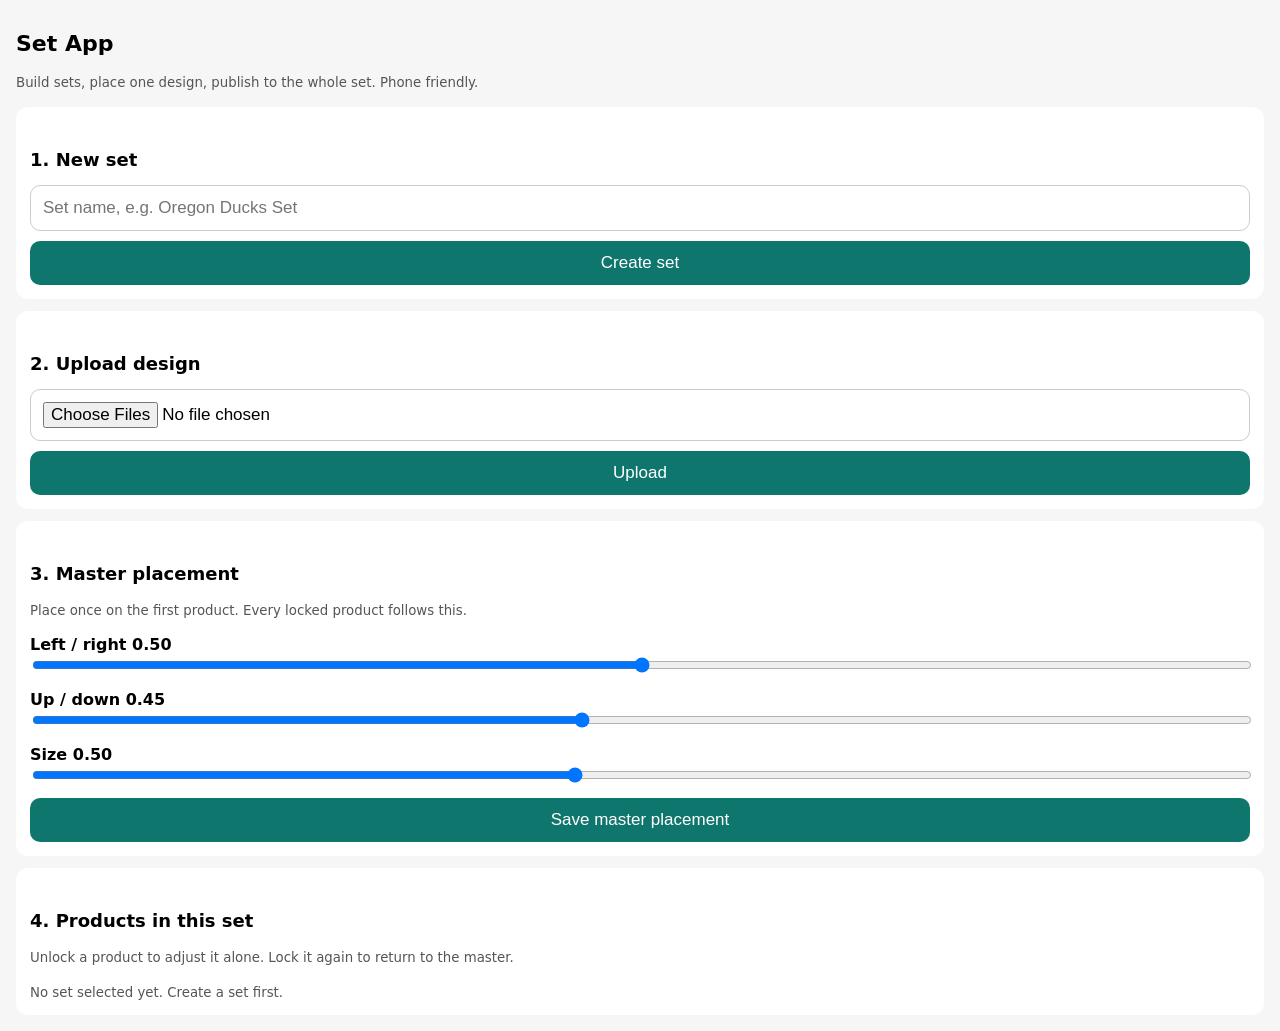
==== set-app-render/server/templates/index.html @ 55481b7c "Add files via upload" ====
<!doctype html>
<html lang="en">
<head>
<meta charset="utf-8">
<meta name="viewport" content="width=device-width, initial-scale=1">
<title>Set App</title>
<style>
  body { font-family: system-ui, sans-serif; margin: 0; padding: 16px; background: #f6f6f6; }
  h1 { font-size: 22px; } h2 { font-size: 18px; margin-top: 28px; }
  input, button { font-size: 17px; padding: 12px; border-radius: 10px; border: 1px solid #ccc; width: 100%; box-sizing: border-box; }
  button { background: #0f766e; color: #fff; border: none; margin-top: 10px; }
  button.secondary { background: #fff; color: #111; border: 1px solid #ccc; }
  .card { background: #fff; border-radius: 12px; padding: 14px; margin-top: 12px; }
  label { display: block; margin-top: 12px; font-weight: 600; }
  input[type=range] { padding: 0; }
  img.preview { width: 100%; border-radius: 12px; margin-top: 12px; }
  .row { display: flex; gap: 10px; } .row > * { flex: 1; }
  small { color: #555; }
</style>
</head>
<body>
<h1>Set App</h1>
<p><small>Build sets, place one design, publish to the whole set. Phone friendly.</small></p>

<div class="card">
  <h2>1. New set</h2>
  <input id="setName" placeholder="Set name, e.g. Oregon Ducks Set">
  <button onclick="createSet()">Create set</button>
  <div id="sets"></div>
</div>

<div class="card">
  <h2>2. Upload design</h2>
  <input type="file" id="designFile" accept="image/*" multiple>
  <button onclick="uploadDesign()">Upload</button>
  <div id="uploadResult"></div>
</div>

<div class="card">
  <h2>3. Master placement</h2>
  <p><small>Place once on the first product. Every locked product follows this.</small></p>
  <label>Left / right <span id="xVal">0.50</span></label>
  <input type="range" id="x" min="0" max="1" step="0.01" value="0.5" oninput="showVals()">
  <label>Up / down <span id="yVal">0.45</span></label>
  <input type="range" id="y" min="0" max="1" step="0.01" value="0.45" oninput="showVals()">
  <label>Size <span id="sVal">0.50</span></label>
  <input type="range" id="s" min="0.1" max="1" step="0.01" value="0.5" oninput="showVals()">
  <button onclick="saveMaster()">Save master placement</button>
  <div id="masterResult"></div>
</div>

<div class="card">
  <h2>4. Products in this set</h2>
  <p><small>Unlock a product to adjust it alone. Lock it again to return to the master.</small></p>
  <div id="products"><small>No set selected yet. Create a set first.</small></div>
</div>

<script>
let currentSet = null;
function showVals() {
  document.getElementById('xVal').textContent = (+document.getElementById('x').value).toFixed(2);
  document.getElementById('yVal').textContent = (+document.getElementById('y').value).toFixed(2);
  document.getElementById('sVal').textContent = (+document.getElementById('s').value).toFixed(2);
}
async function createSet() {
  const name = document.getElementById('setName').value.trim();
  if (!name) return alert('Type a set name first.');
  const r = await fetch('/api/sets', { method: 'POST', headers: {'Content-Type': 'application/json'}, body: JSON.stringify({ name }) });
  currentSet = await r.json();
  document.getElementById('sets').innerHTML = '<p>Set created: <b>' + currentSet.name + '</b></p>';
  document.getElementById('products').innerHTML = '<small>Add products from the Shopify side, then unlock any product here to adjust it alone.</small>';
}
async function uploadDesign() {
  if (!currentSet) return alert('Create a set first.');
  const files = document.getElementById('designFile').files;
  if (!files.length) return alert('Choose a design file first.');
  const fd = new FormData(); fd.append('design', files[0]);
  const r = await fetch('/api/sets/' + currentSet.id + '/upload', { method: 'POST', body: fd });
  const j = await r.json();
  document.getElementById('uploadResult').innerHTML = '<p>Uploaded. Saved at ' + j.url + '</p>';
}
async function saveMaster() {
  if (!currentSet) return alert('Create a set first.');
  const placement = { x: +document.getElementById('x').value, y: +document.getElementById('y').value, scale: +document.getElementById('s').value, angle: 0 };
  const r = await fetch('/api/sets/' + currentSet.id + '/master', { method: 'POST', headers: {'Content-Type': 'application/json'}, body: JSON.stringify({ placement }) });
  currentSet = await r.json();
  document.getElementById('masterResult').innerHTML = '<p>Master saved. Every locked product now follows it.</p>';
}
showVals();
</script>
</body>
</html>
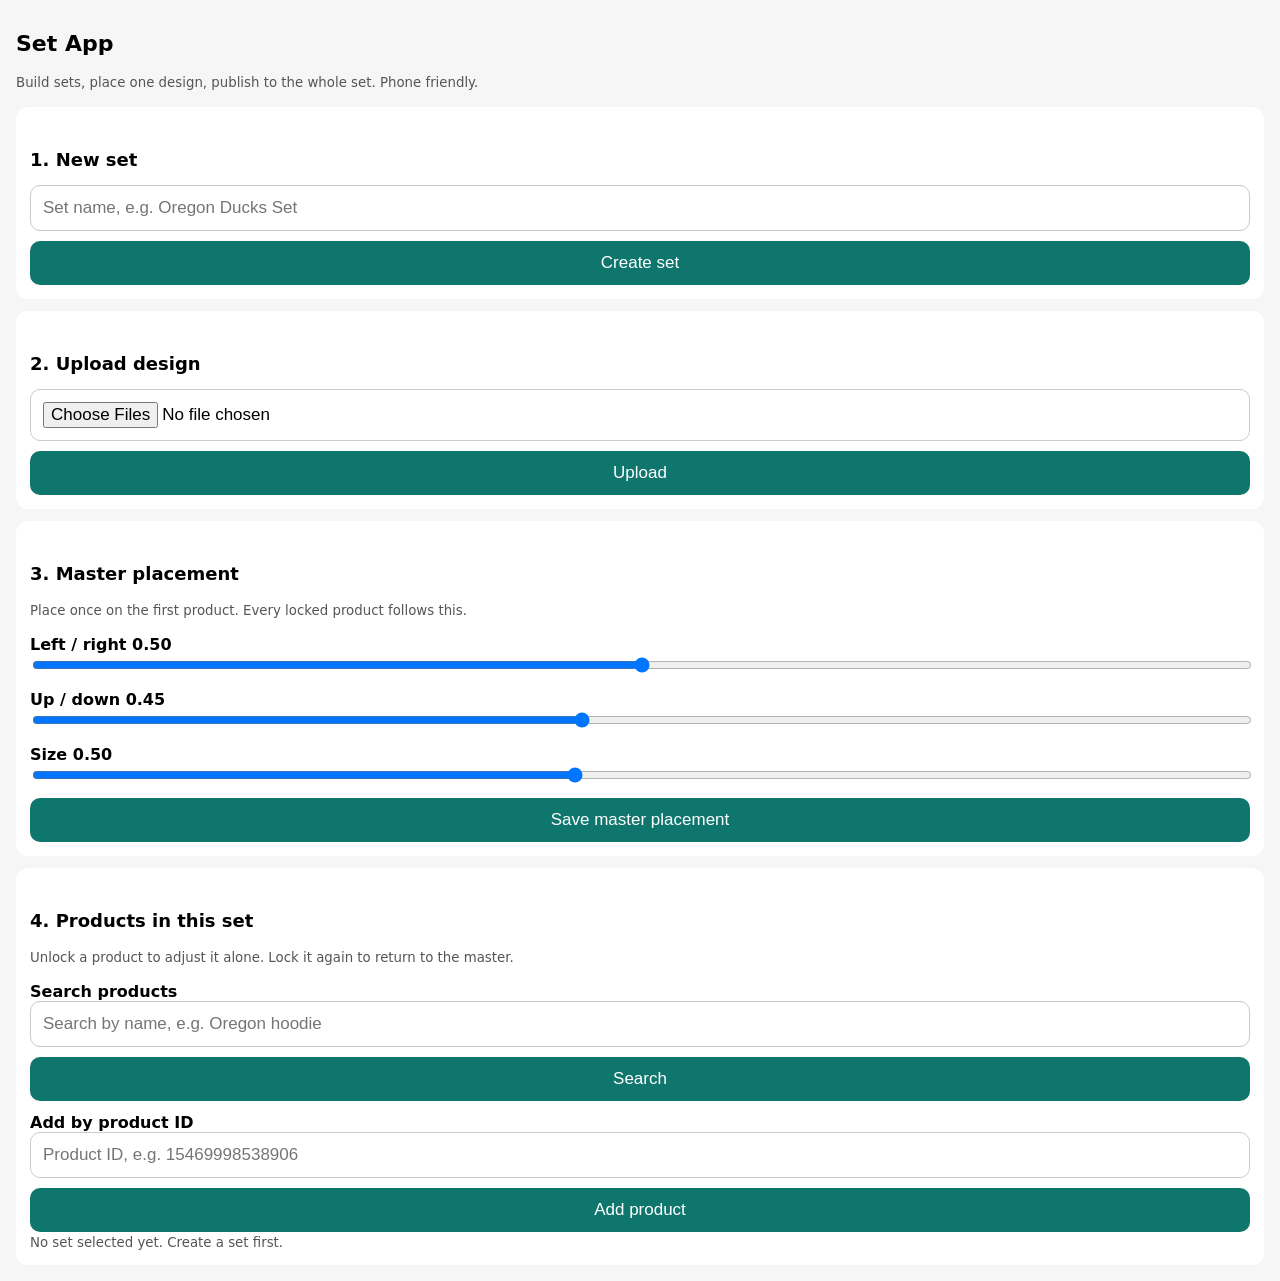
==== commit 99389def: "Add product search picker and add-products" ====
--- a/set-app-render/server/templates/index.html
+++ b/set-app-render/server/templates/index.html
@@ -52,6 +52,13 @@
 <div class="card">
   <h2>4. Products in this set</h2>
   <p><small>Unlock a product to adjust it alone. Lock it again to return to the master.</small></p>
+  <label>Search products</label>
+  <input id="productSearch" placeholder="Search by name, e.g. Oregon hoodie" oninput="debouncedSearch()">
+  <button onclick="searchProducts()">Search</button>
+  <div id="searchResults"></div>
+  <label>Add by product ID</label>
+  <input id="productId" placeholder="Product ID, e.g. 15469998538906">
+  <button onclick="addProduct()">Add product</button>
   <div id="products"><small>No set selected yet. Create a set first.</small></div>
 </div>
 
@@ -68,7 +75,91 @@
   const r = await fetch('/api/sets', { method: 'POST', headers: {'Content-Type': 'application/json'}, body: JSON.stringify({ name }) });
   currentSet = await r.json();
   document.getElementById('sets').innerHTML = '<p>Set created: <b>' + currentSet.name + '</b></p>';
-  document.getElementById('products').innerHTML = '<small>Add products from the Shopify side, then unlock any product here to adjust it alone.</small>';
+  renderProducts();
+}
+function esc(s) {
+  return String(s).replace(/&/g, '&amp;').replace(/</g, '&lt;').replace(/>/g, '&gt;').replace(/"/g, '&quot;').replace(/'/g, '&#39;');
+}
+function renderProducts() {
+  const box = document.getElementById('products');
+  if (!currentSet) { box.innerHTML = '<small>No set selected yet. Create a set first.</small>'; return; }
+  if (!currentSet.products.length) { box.innerHTML = '<small>No products in this set yet. Add one above.</small>'; return; }
+  box.innerHTML = currentSet.products.map(function(p) {
+    const action = p.locked ? 'Unlock' : 'Lock';
+    return '<div style="margin-top:12px"><b>' + esc(p.product_id) + '</b> <small>' + (p.locked ? 'Locked' : 'Unlocked') + '</small>'
+      + '<button class="secondary" onclick="toggleLock(\'' + esc(p.product_id) + '\', ' + p.locked + ')">' + action + '</button></div>';
+  }).join('');
+}
+async function addProduct() {
+  if (!currentSet) return alert('Create a set first.');
+  const pid = document.getElementById('productId').value.trim();
+  if (!pid) return alert('Type a product ID first.');
+  const r = await fetch('/api/sets/' + currentSet.id + '/products', { method: 'POST', headers: {'Content-Type': 'application/json'}, body: JSON.stringify({ product_id: pid }) });
+  if (!r.ok) { const j = await r.json().catch(function(){ return {}; }); return alert(j.error || 'Could not add product.'); }
+  currentSet = await r.json();
+  document.getElementById('productId').value = '';
+  renderProducts();
+}
+let searchTimer = null;
+let searchSeq = 0;
+function debouncedSearch() {
+  clearTimeout(searchTimer);
+  searchTimer = setTimeout(searchProducts, 300);
+}
+async function searchProducts() {
+  const box = document.getElementById('searchResults');
+  const q = document.getElementById('productSearch').value.trim();
+  if (q.length < 2) { box.innerHTML = ''; return; }
+  const mySeq = ++searchSeq;
+  box.innerHTML = '<small>Searching...</small>';
+  let r;
+  try {
+    r = await fetch('/api/products/search?q=' + encodeURIComponent(q));
+  } catch (e) {
+    if (mySeq !== searchSeq) return;
+    box.innerHTML = '<small>Search failed. Check connection and try again.</small>';
+    return;
+  }
+  const j = await r.json().catch(function(){ return {}; });
+  if (mySeq !== searchSeq) return;
+  if (!r.ok) {
+    if (r.status === 503) {
+      box.innerHTML = '<small>Shopify is not connected. <a href="/auth/shopify">Connect Shopify</a> first, then search again.</small>';
+    } else {
+      box.innerHTML = '<small>' + esc(j.error || 'Search failed. Try again.') + '</small>';
+    }
+    return;
+  }
+  const products = j.products || [];
+  if (!products.length) { box.innerHTML = '<small>No products found for "' + esc(q) + '".</small>'; return; }
+  const inSet = currentSet ? currentSet.products.map(function(p) { return p.product_id; }) : [];
+  box.innerHTML = products.map(function(p) {
+    const already = inSet.indexOf(p.id) !== -1;
+    const thumb = p.image
+      ? '<img src="' + esc(p.image) + '" alt="" style="width:56px;height:56px;object-fit:cover;border-radius:8px">'
+      : '<span style="width:56px;height:56px;border-radius:8px;background:#eee;display:inline-block"></span>';
+    const btn = already
+      ? '<button class="secondary" style="margin-top:0" disabled>In set</button>'
+      : '<button style="margin-top:0" onclick="addSearchedProduct(\'' + esc(p.id) + '\')">Add</button>';
+    return '<div style="display:flex;gap:10px;align-items:center;margin-top:12px">' + thumb
+      + '<div style="flex:1;min-width:0"><b style="overflow-wrap:anywhere">' + esc(p.title) + '</b><br><small>' + (p.price ? esc(p.price) : 'Price not shown') + '</small></div>'
+      + '<div style="min-width:96px">' + btn + '</div></div>';
+  }).join('');
+}
+async function addSearchedProduct(pid) {
+  if (!currentSet) return alert('Create a set first.');
+  const r = await fetch('/api/sets/' + currentSet.id + '/products', { method: 'POST', headers: {'Content-Type': 'application/json'}, body: JSON.stringify({ product_id: pid }) });
+  if (!r.ok) { const j = await r.json().catch(function(){ return {}; }); return alert(j.error || 'Could not add product.'); }
+  currentSet = await r.json();
+  renderProducts();
+  searchProducts();
+}
+async function toggleLock(pid, locked) {
+  if (!currentSet) return;
+  const r = await fetch('/api/sets/' + currentSet.id + '/products/' + encodeURIComponent(pid) + '/lock', { method: 'POST', headers: {'Content-Type': 'application/json'}, body: JSON.stringify({ locked: !locked }) });
+  if (!r.ok) { const j = await r.json().catch(function(){ return {}; }); return alert(j.error || 'Could not change lock.'); }
+  currentSet = await r.json();
+  renderProducts();
 }
 async function uploadDesign() {
   if (!currentSet) return alert('Create a set first.');
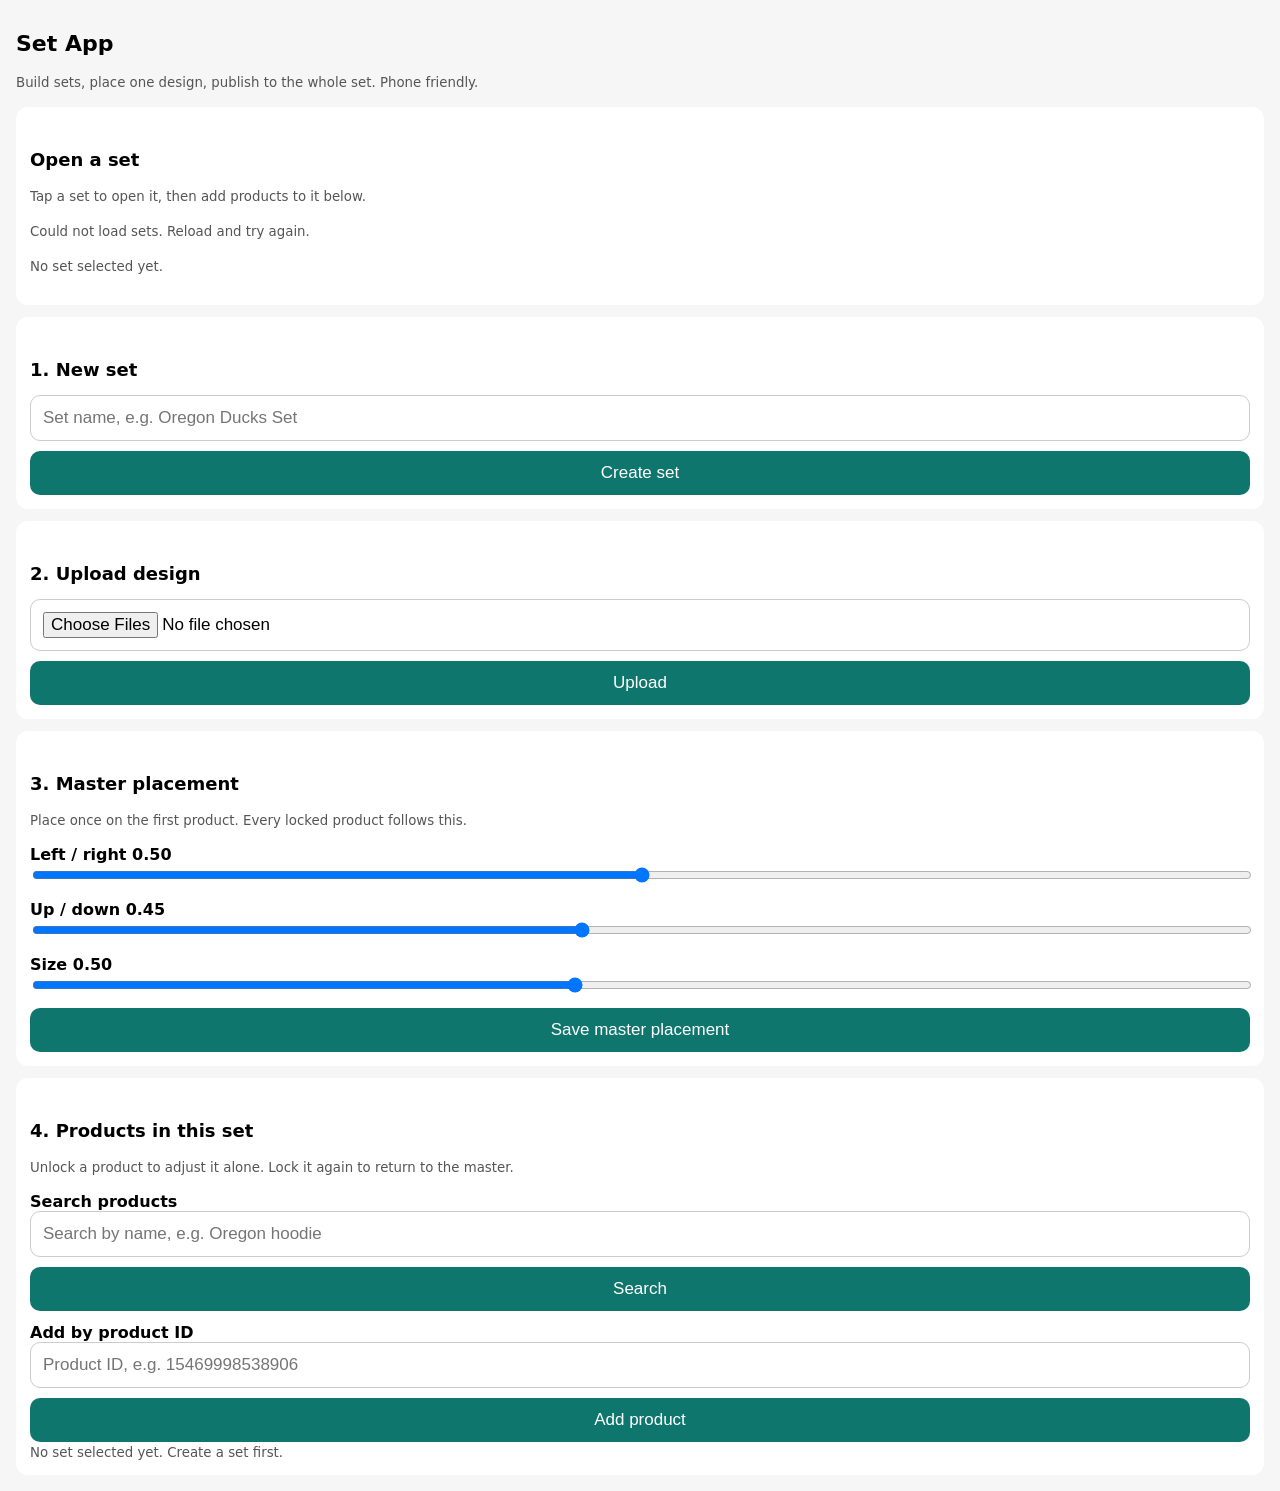
==== commit 118ec33a: "Add Open a set selector to load existing sets" ====
--- a/set-app-render/server/templates/index.html
+++ b/set-app-render/server/templates/index.html
@@ -23,6 +23,13 @@
 <p><small>Build sets, place one design, publish to the whole set. Phone friendly.</small></p>
 
 <div class="card">
+  <h2>Open a set</h2>
+  <p><small>Tap a set to open it, then add products to it below.</small></p>
+  <div id="setList"><small>Loading sets...</small></div>
+  <p id="currentSetLine"><small>No set selected yet.</small></p>
+</div>
+
+<div class="card">
   <h2>1. New set</h2>
   <input id="setName" placeholder="Set name, e.g. Oregon Ducks Set">
   <button onclick="createSet()">Create set</button>
@@ -64,6 +71,59 @@
 
 <script>
 let currentSet = null;
+let allSets = [];
+function updateCurrentSetLine() {  const line = document.getElementById('currentSetLine');
+  if (!currentSet) { line.innerHTML = '<small>No set selected yet.</small>'; return; }
+  const n = currentSet.products.length;
+  line.innerHTML = '<small>Open: <b>' + esc(currentSet.name) + '</b> (' + n + (n === 1 ? ' product' : ' products') + ')</small>';
+}
+function syncCache() {
+  // addProduct / lock toggles replace currentSet with a fresh server
+  // object, so the cached list entry must follow or the selector's
+  // product count goes stale.
+  if (!currentSet) return;
+  for (let i = 0; i < allSets.length; i++) {
+    if (allSets[i].id === currentSet.id) { allSets[i] = currentSet; break; }
+  }
+}
+function renderSetList() {
+  const box = document.getElementById('setList');
+  if (!allSets.length) { box.innerHTML = '<small>No sets yet. Create one below.</small>'; return; }
+  box.innerHTML = allSets.map(function(s) {
+    const n = s.products.length;
+    const label = esc(s.name) + ' (' + n + (n === 1 ? ' product' : ' products') + ')';
+    const cls = currentSet && currentSet.id === s.id ? '' : 'secondary';
+    const suffix = currentSet && currentSet.id === s.id ? ' (open)' : '';
+    return '<button class="' + cls + '" onclick="selectSet(\'' + esc(s.id) + '\')">' + label + suffix + '</button>';
+  }).join('');
+}
+async function loadSetList() {
+  const box = document.getElementById('setList');
+  let r;
+  try {
+    r = await fetch('/api/sets');
+  } catch (e) {
+    box.innerHTML = '<small>Could not load sets. Check connection and reload.</small>';
+    return;
+  }
+  if (!r.ok) { box.innerHTML = '<small>Could not load sets. Reload and try again.</small>'; return; }
+  allSets = await r.json();
+  renderSetList();
+}
+function selectSet(id) {
+  const found = allSets.filter(function(s) { return s.id === id; })[0];
+  if (!found) return;
+  currentSet = found;
+  const mp = currentSet.master_placement || {};
+  document.getElementById('x').value = (mp.x === undefined ? 0.5 : mp.x);
+  document.getElementById('y').value = (mp.y === undefined ? 0.45 : mp.y);
+  document.getElementById('s').value = (mp.scale === undefined ? 0.5 : mp.scale);
+  showVals();
+  updateCurrentSetLine();
+  renderSetList();
+  renderProducts();
+  if (document.getElementById('productSearch').value.trim().length >= 2) searchProducts();
+}
 function showVals() {
   document.getElementById('xVal').textContent = (+document.getElementById('x').value).toFixed(2);
   document.getElementById('yVal').textContent = (+document.getElementById('y').value).toFixed(2);
@@ -75,6 +135,9 @@
   const r = await fetch('/api/sets', { method: 'POST', headers: {'Content-Type': 'application/json'}, body: JSON.stringify({ name }) });
   currentSet = await r.json();
   document.getElementById('sets').innerHTML = '<p>Set created: <b>' + currentSet.name + '</b></p>';
+  allSets.push(currentSet);
+  updateCurrentSetLine();
+  renderSetList();
   renderProducts();
 }
 function esc(s) {
@@ -98,6 +161,9 @@
   if (!r.ok) { const j = await r.json().catch(function(){ return {}; }); return alert(j.error || 'Could not add product.'); }
   currentSet = await r.json();
   document.getElementById('productId').value = '';
+  syncCache();
+  updateCurrentSetLine();
+  renderSetList();
   renderProducts();
 }
 let searchTimer = null;
@@ -151,6 +217,9 @@
   const r = await fetch('/api/sets/' + currentSet.id + '/products', { method: 'POST', headers: {'Content-Type': 'application/json'}, body: JSON.stringify({ product_id: pid }) });
   if (!r.ok) { const j = await r.json().catch(function(){ return {}; }); return alert(j.error || 'Could not add product.'); }
   currentSet = await r.json();
+  syncCache();
+  updateCurrentSetLine();
+  renderSetList();
   renderProducts();
   searchProducts();
 }
@@ -159,6 +228,9 @@
   const r = await fetch('/api/sets/' + currentSet.id + '/products/' + encodeURIComponent(pid) + '/lock', { method: 'POST', headers: {'Content-Type': 'application/json'}, body: JSON.stringify({ locked: !locked }) });
   if (!r.ok) { const j = await r.json().catch(function(){ return {}; }); return alert(j.error || 'Could not change lock.'); }
   currentSet = await r.json();
+  syncCache();
+  updateCurrentSetLine();
+  renderSetList();
   renderProducts();
 }
 async function uploadDesign() {
@@ -175,9 +247,11 @@
   const placement = { x: +document.getElementById('x').value, y: +document.getElementById('y').value, scale: +document.getElementById('s').value, angle: 0 };
   const r = await fetch('/api/sets/' + currentSet.id + '/master', { method: 'POST', headers: {'Content-Type': 'application/json'}, body: JSON.stringify({ placement }) });
   currentSet = await r.json();
+  syncCache();
   document.getElementById('masterResult').innerHTML = '<p>Master saved. Every locked product now follows it.</p>';
 }
 showVals();
+loadSetList();
 </script>
 </body>
 </html>
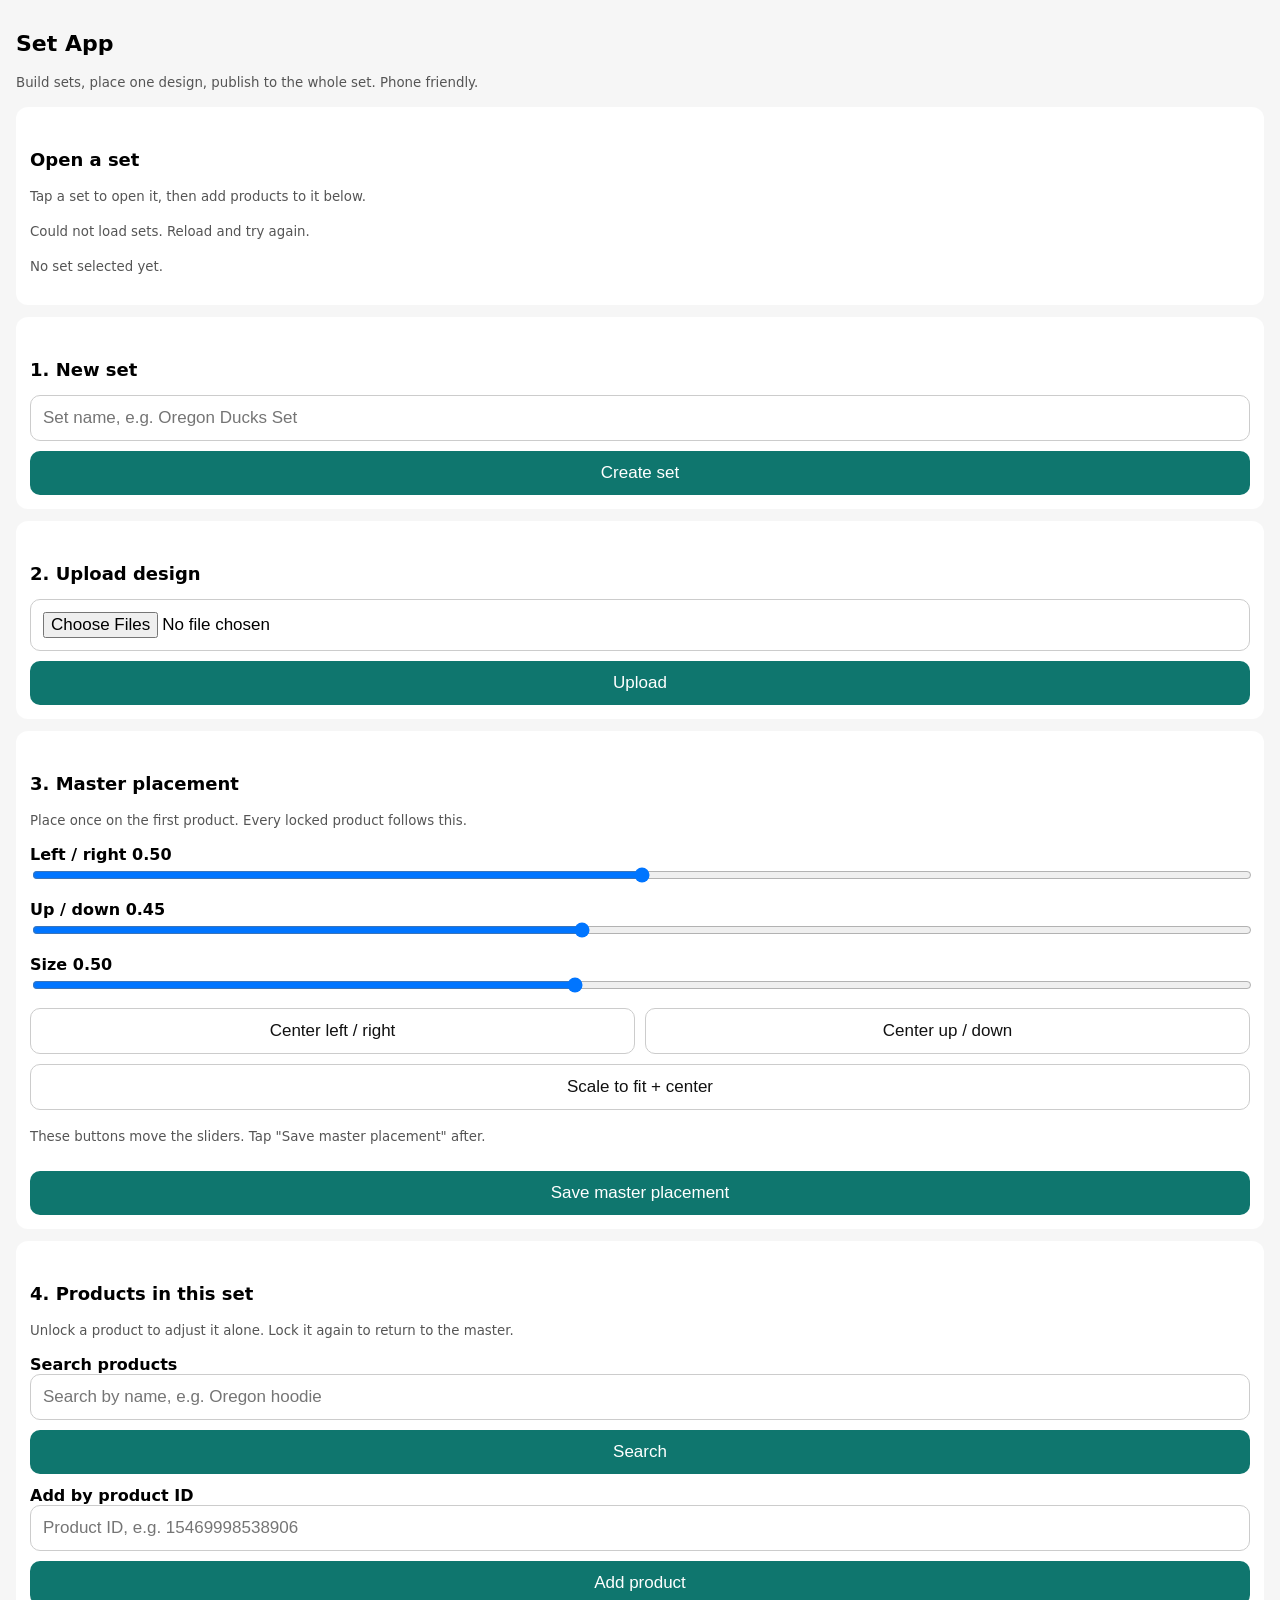
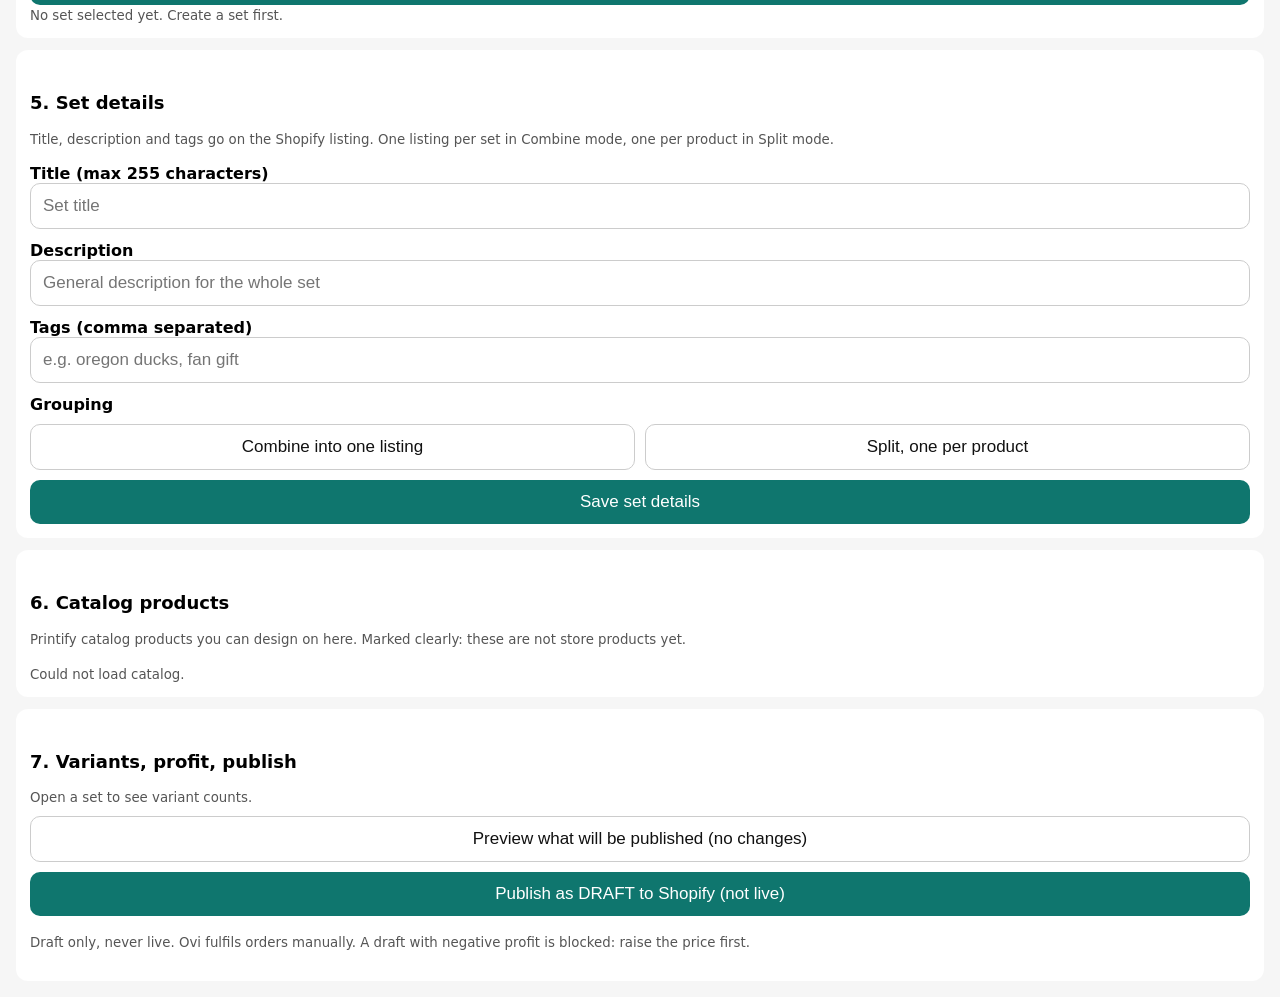
==== commit 944efe5f: "Rebuild: seller options (catalog templates, pricing/profit guard, variants, placement aids, upload v" ====
--- a/set-app-render/server/templates/index.html
+++ b/set-app-render/server/templates/index.html
@@ -16,6 +16,16 @@
   img.preview { width: 100%; border-radius: 12px; margin-top: 12px; }
   .row { display: flex; gap: 10px; } .row > * { flex: 1; }
   small { color: #555; }
+  .warn { color: #b91c1c; font-weight: 700; }
+  .ok { color: #0f766e; font-weight: 700; }
+  .badge { display: inline-block; background: #fef3c7; border-radius: 6px; padding: 2px 8px; font-size: 13px; }
+  details { margin-top: 12px; } details summary { font-weight: 600; padding: 10px 0; cursor: pointer; }
+  .chips { display: flex; flex-wrap: wrap; gap: 8px; margin-top: 8px; }
+  .chips label { font-weight: 400; margin-top: 0; border: 1px solid #ccc; border-radius: 20px; padding: 8px 12px; }
+  .chips label input { width: auto; margin-right: 6px; }
+  .previewWrap { position: relative; margin-top: 12px; }
+  .previewWrap img { width: 100%; border-radius: 12px; display: block; }
+  .safezone { position: absolute; left: 10%; top: 10%; width: 80%; height: 80%; border: 2px dashed #dc2626; border-radius: 8px; pointer-events: none; }
 </style>
 </head>
 <body>
@@ -52,6 +62,12 @@
   <input type="range" id="y" min="0" max="1" step="0.01" value="0.45" oninput="showVals()">
   <label>Size <span id="sVal">0.50</span></label>
   <input type="range" id="s" min="0.1" max="1" step="0.01" value="0.5" oninput="showVals()">
+  <div class="row">
+    <button class="secondary" onclick="aidCenterH()">Center left / right</button>
+    <button class="secondary" onclick="aidCenterV()">Center up / down</button>
+  </div>
+  <button class="secondary" onclick="aidScaleToFit()">Scale to fit + center</button>
+  <p><small>These buttons move the sliders. Tap "Save master placement" after.</small></p>
   <button onclick="saveMaster()">Save master placement</button>
   <div id="masterResult"></div>
 </div>
@@ -67,6 +83,40 @@
   <input id="productId" placeholder="Product ID, e.g. 15469998538906">
   <button onclick="addProduct()">Add product</button>
   <div id="products"><small>No set selected yet. Create a set first.</small></div>
+</div>
+
+<div class="card">
+  <h2>5. Set details</h2>
+  <p><small>Title, description and tags go on the Shopify listing. One listing per set in Combine mode, one per product in Split mode.</small></p>
+  <label>Title (max 255 characters)</label>
+  <input id="detailName" placeholder="Set title">
+  <label>Description</label>
+  <input id="detailDesc" placeholder="General description for the whole set">
+  <label>Tags (comma separated)</label>
+  <input id="detailTags" placeholder="e.g. oregon ducks, fan gift">
+  <label>Grouping</label>
+  <div class="row">
+    <button class="secondary" id="groupCombine" onclick="setGrouping('combine')">Combine into one listing</button>
+    <button class="secondary" id="groupSplit" onclick="setGrouping('split')">Split, one per product</button>
+  </div>
+  <button onclick="saveDetails()">Save set details</button>
+  <div id="detailResult"></div>
+</div>
+
+<div class="card">
+  <h2>6. Catalog products</h2>
+  <p><small>Printify catalog products you can design on here. Marked clearly: these are not store products yet.</small></p>
+  <div id="catalogList"><small>Loading catalog...</small></div>
+</div>
+
+<div class="card">
+  <h2>7. Variants, profit, publish</h2>
+  <div id="variantCount"><small>Open a set to see variant counts.</small></div>
+  <div id="publishStatus"></div>
+  <button class="secondary" onclick="previewPublish()">Preview what will be published (no changes)</button>
+  <button onclick="publishDraft()">Publish as DRAFT to Shopify (not live)</button>
+  <div id="publishResult"></div>
+  <p><small>Draft only, never live. Ovi fulfils orders manually. A draft with negative profit is blocked: raise the price first.</small></p>
 </div>
 
 <script>
@@ -122,6 +172,9 @@
   updateCurrentSetLine();
   renderSetList();
   renderProducts();
+  fillDetails();
+  renderVariantCount();
+  renderPublishStatus();
   if (document.getElementById('productSearch').value.trim().length >= 2) searchProducts();
 }
 function showVals() {
@@ -139,19 +192,228 @@
   updateCurrentSetLine();
   renderSetList();
   renderProducts();
+  fillDetails();
+  renderVariantCount();
+  renderPublishStatus();
 }
 function esc(s) {
   return String(s).replace(/&/g, '&amp;').replace(/</g, '&lt;').replace(/>/g, '&gt;').replace(/"/g, '&quot;').replace(/'/g, '&#39;');
+}
+function safeId(pid) { return String(pid).replace(/[^A-Za-z0-9]/g, '_'); }
+function variantCountOf(p) {
+  const c = (p.colours || []).length, s = (p.sizes || []).length;
+  return (c && s) ? (c * s) : null;
+}
+function profitOf(p) {
+  if (p.sale_price === undefined || p.sale_price === null || p.sale_price === '') return null;
+  if (p.base_cost === undefined || p.base_cost === null || p.base_cost === '') return null;
+  return (+p.sale_price) - (+p.base_cost);
 }
 function renderProducts() {
   const box = document.getElementById('products');
   if (!currentSet) { box.innerHTML = '<small>No set selected yet. Create a set first.</small>'; return; }
   if (!currentSet.products.length) { box.innerHTML = '<small>No products in this set yet. Add one above.</small>'; return; }
   box.innerHTML = currentSet.products.map(function(p) {
+    const sid = safeId(p.product_id);
     const action = p.locked ? 'Unlock' : 'Lock';
-    return '<div style="margin-top:12px"><b>' + esc(p.product_id) + '</b> <small>' + (p.locked ? 'Locked' : 'Unlocked') + '</small>'
-      + '<button class="secondary" onclick="toggleLock(\'' + esc(p.product_id) + '\', ' + p.locked + ')">' + action + '</button></div>';
+    const title = esc(p.title || p.product_id);
+    const badge = p.kind === 'catalog' ? ' <span class="badge">Catalog template, not a store product yet</span>' : '';
+    const vc = variantCountOf(p);
+    const profit = profitOf(p);
+    const profitLine = profit === null ? '<small>Profit: set sale price and base cost below.</small>'
+      : (profit < 0 ? '<span class="warn">Profit: ' + profit.toFixed(2) + ' (negative, publish blocked)</span>'
+      : '<span class="ok">Profit: ' + profit.toFixed(2) + ' per item</span>');
+    const colourOpts = p.all_colours || p.colours || [];
+    const sizeOpts = p.all_sizes || p.sizes || [];
+    const colourChips = colourOpts.map(function(c) {
+      const checked = (p.colours || []).indexOf(c) !== -1 ? ' checked' : '';
+      return '<label><input type="checkbox" data-prod="' + esc(p.product_id) + '" data-kind="colour" value="' + esc(c) + '"' + checked + '> ' + esc(c) + '</label>';
+    }).join('');
+    const sizeChips = sizeOpts.map(function(s) {
+      const checked = (p.sizes || []).indexOf(s) !== -1 ? ' checked' : '';
+      return '<label><input type="checkbox" data-prod="' + esc(p.product_id) + '" data-kind="size" value="' + esc(s) + '"' + checked + '> ' + esc(s) + '</label>';
+    }).join('');
+    const mockups = [];
+    (p.mockups || []).forEach(function(u) { if (mockups.indexOf(u) === -1) mockups.push(u); });
+    if (p.hero_image && mockups.indexOf(p.hero_image) === -1) mockups.push(p.hero_image);
+    if (p.image && mockups.indexOf(p.image) === -1) mockups.push(p.image);
+    (p.images || []).forEach(function(u) { if (mockups.indexOf(u) === -1) mockups.push(u); });
+    const heroOpts = mockups.map(function(u) {
+      const sel = p.hero_image === u ? ' selected' : '';
+      return '<option value="' + esc(u) + '"' + sel + '>' + esc(u.split('/').pop()) + '</option>';
+    }).join('');
+    return '<div style="margin-top:16px;border-top:1px solid #eee;padding-top:12px"><b>' + title + '</b>' + badge
+      + '<br><small>' + (p.locked ? 'Locked' : 'Unlocked') + ' | Variants: ' + (vc === null ? 'not set' : vc) + ' | ' + profitLine + '</small>'
+      + '<button class="secondary" onclick="toggleLock(\'' + esc(p.product_id) + '\', ' + p.locked + ')">' + action + '</button>'
+      + '<button class="secondary" onclick="previewMockup(\'' + esc(p.product_id) + '\')">Preview mockup</button>'
+      + '<div id="preview-' + sid + '"></div>'
+      + '<details><summary>Colours, sizes, price</summary>'
+      + '<p><small>Colours (tick to include):</small></p><div class="chips">' + colourChips + '</div>'
+      + '<p><small>Sizes (tick to include):</small></p><div class="chips">' + sizeChips + '</div>'
+      + '<button class="secondary" onclick="saveVariants(\'' + esc(p.product_id) + '\')">Save colours + sizes</button>'
+      + '<label>Sale price</label><input id="sale-' + sid + '" inputmode="decimal" placeholder="e.g. 27.99" value="' + (p.sale_price === undefined || p.sale_price === null ? '' : esc(p.sale_price)) + '">'
+      + '<label>Compare-at price (optional)</label><input id="cmp-' + sid + '" inputmode="decimal" placeholder="e.g. 34.99" value="' + (p.compare_at_price === undefined || p.compare_at_price === null ? '' : esc(p.compare_at_price)) + '">'
+      + '<label>Base cost</label><input id="cost-' + sid + '" inputmode="decimal" placeholder="e.g. 12.50" value="' + (p.base_cost === undefined || p.base_cost === null ? '' : esc(p.base_cost)) + '">'
+      + '<button class="secondary" onclick="savePricing(\'' + esc(p.product_id) + '\')">Save price</button>'
+      + '<div id="priceResult-' + sid + '"></div></details>'
+      + (mockups.length ? '<details><summary>Hero image</summary><label>Main image for the listing</label><select id="hero-' + sid + '">' + heroOpts + '</select><button class="secondary" onclick="saveHero(\'' + esc(p.product_id) + '\')">Save hero</button></details>' : '')
+      + '</div>';
   }).join('');
+}
+async function postSet(path, body) {
+  const r = await fetch('/api/sets/' + currentSet.id + path, { method: 'POST', headers: {'Content-Type': 'application/json'}, body: JSON.stringify(body || {}) });
+  const j = await r.json().catch(function(){ return {}; });
+  if (!r.ok) throw new Error(j.error || ('Request failed (' + r.status + ')'));
+  return j;
+}
+async function saveVariants(pid) {
+  if (!currentSet) return alert('Create a set first.');
+  const colours = [], sizes = [];
+  document.querySelectorAll('input[data-prod="' + pid + '"]').forEach(function(cb) {
+    if (!cb.checked) return;
+    if (cb.getAttribute('data-kind') === 'colour') colours.push(cb.value); else sizes.push(cb.value);
+  });
+  try {
+    const j = await postSet('/products/' + encodeURIComponent(pid) + '/variants', { colours: colours, sizes: sizes });
+    currentSet = j; syncCache(); updateCurrentSetLine(); renderSetList(); renderProducts(); renderVariantCount();
+  } catch (e) { alert(e.message); }
+}
+async function savePricing(pid) {
+  if (!currentSet) return alert('Create a set first.');
+  const sid = safeId(pid);
+  const body = {
+    sale_price: document.getElementById('sale-' + sid).value.trim(),
+    compare_at_price: document.getElementById('cmp-' + sid).value.trim(),
+    base_cost: document.getElementById('cost-' + sid).value.trim()
+  };
+  try {
+    const j = await postSet('/products/' + encodeURIComponent(pid) + '/pricing', body);
+    currentSet = j; syncCache(); updateCurrentSetLine(); renderSetList(); renderProducts(); renderVariantCount();
+    document.getElementById('priceResult-' + sid).innerHTML = '<p class="ok">Price saved.</p>';
+  } catch (e) { alert(e.message); }
+}
+async function saveHero(pid) {
+  if (!currentSet) return alert('Create a set first.');
+  const sid = safeId(pid);
+  const image = document.getElementById('hero-' + sid).value;
+  try {
+    const j = await postSet('/products/' + encodeURIComponent(pid) + '/hero', { image: image });
+    currentSet = j; syncCache(); renderProducts();
+  } catch (e) { alert(e.message); }
+}
+async function previewMockup(pid) {
+  if (!currentSet) return alert('Create a set first.');
+  if (!currentSet.design_url) return alert('Upload a design first.');
+  const sid = safeId(pid);
+  const box = document.getElementById('preview-' + sid);
+  box.innerHTML = '<small>Making preview...</small>';
+  const p = currentSet.products.filter(function(x) { return x.product_id === pid; })[0];
+  const photo = (p && (p.hero_image || (p.images || [])[0])) || '';
+  if (!photo) { box.innerHTML = '<small>No product photo to preview on.</small>'; return; }
+  try {
+    const r = await fetch('/api/sets/' + currentSet.id + '/mockups', { method: 'POST', headers: {'Content-Type': 'application/json'}, body: JSON.stringify({ design: currentSet.design_url, photos: { [pid]: photo } }) });
+    const j = await r.json();
+    if (!r.ok) throw new Error(j.error || 'Preview failed.');
+    const url = j.mockups[pid];
+    currentSet.products.forEach(function(x) { if (x.product_id === pid) { x.mockups = [url]; if (!x.hero_image) x.hero_image = url; } });
+    box.innerHTML = '<div class="previewWrap"><img src="' + esc(url) + '" alt="Mockup preview"><div class="safezone" id="sz-' + sid + '"></div></div>'
+      + '<label><input type="checkbox" checked onchange="document.getElementById(\'sz-' + sid + '\').style.display = this.checked ? \'block\' : \'none\'"> Show safe zone (keep important design parts inside the dashed box)</label>';
+  } catch (e) { box.innerHTML = '<small>' + esc(e.message) + '</small>'; }
+}
+function aidCenterH() { document.getElementById('x').value = 0.5; showVals(); }
+function aidCenterV() { document.getElementById('y').value = 0.5; showVals(); }
+function aidScaleToFit() { document.getElementById('x').value = 0.5; document.getElementById('y').value = 0.5; document.getElementById('s').value = 0.8; showVals(); }
+async function loadCatalogTemplates() {
+  const box = document.getElementById('catalogList');
+  let r;
+  try { r = await fetch('/api/catalog/templates'); } catch (e) { box.innerHTML = '<small>Could not load catalog. Reload and try again.</small>'; return; }
+  if (!r.ok) { box.innerHTML = '<small>Could not load catalog.</small>'; return; }
+  const items = await r.json();
+  box.innerHTML = items.map(function(t) {
+    return '<div style="margin-top:12px"><b>' + esc(t.title) + '</b> <small>(' + esc(t.brand) + ')</small><br>'
+      + '<small>' + t.colours.length + ' colours, ' + t.sizes.length + ' sizes</small> <span class="badge">Catalog template, not a store product yet</span>'
+      + '<button onclick="addCatalogTemplate(\'' + esc(t.product_id) + '\')">Add to set</button></div>';
+  }).join('') + '<button class="secondary" onclick="addAllCatalogTemplates()">Add all 3 to set</button>';
+}
+async function addCatalogTemplate(pid) {
+  if (!currentSet) return alert('Create or open a set first.');
+  try {
+    const j = await postSet('/catalog-templates', { product_ids: [pid] });
+    currentSet = j.set; syncCache(); updateCurrentSetLine(); renderSetList(); renderProducts(); renderVariantCount();
+  } catch (e) { alert(e.message); }
+}
+async function addAllCatalogTemplates() {
+  if (!currentSet) return alert('Create or open a set first.');
+  try {
+    const j = await postSet('/catalog-templates', { all: true });
+    currentSet = j.set; syncCache(); updateCurrentSetLine(); renderSetList(); renderProducts(); renderVariantCount();
+  } catch (e) { alert(e.message); }
+}
+function setGrouping(g) {
+  if (!currentSet) return alert('Create a set first.');
+  currentSet.grouping = g;
+  document.getElementById('groupCombine').style.outline = g === 'combine' ? '3px solid #0f766e' : '';
+  document.getElementById('groupSplit').style.outline = g === 'split' ? '3px solid #0f766e' : '';
+}
+async function saveDetails() {
+  if (!currentSet) return alert('Create a set first.');
+  const body = {
+    name: document.getElementById('detailName').value.trim(),
+    description: document.getElementById('detailDesc').value.trim(),
+    tags: document.getElementById('detailTags').value.trim(),
+    grouping: currentSet.grouping || 'combine'
+  };
+  try {
+    const j = await postSet('/details', body);
+    currentSet = j; syncCache(); updateCurrentSetLine(); renderSetList(); renderProducts(); renderVariantCount();
+    document.getElementById('detailResult').innerHTML = '<p class="ok">Set details saved.</p>';
+  } catch (e) { alert(e.message); }
+}
+function fillDetails() {
+  if (!currentSet) return;
+  document.getElementById('detailName').value = currentSet.name || '';
+  document.getElementById('detailDesc').value = currentSet.description || '';
+  document.getElementById('detailTags').value = (currentSet.tags || []).join(', ');
+  setGrouping(currentSet.grouping || 'combine');
+}
+async function renderVariantCount() {
+  const box = document.getElementById('variantCount');
+  if (!currentSet) { box.innerHTML = '<small>Open a set to see variant counts.</small>'; return; }
+  try {
+    const r = await fetch('/api/sets/' + currentSet.id + '/variant-count');
+    const j = await r.json();
+    const cls = j.guard_ok ? 'ok' : 'warn';
+    box.innerHTML = '<p>Grouping: <b>' + esc(j.grouping) + '</b> | Combined variants: <b>' + j.total_combine + '</b></p><p class="' + cls + '">' + esc(j.message) + '</p>';
+  } catch (e) { box.innerHTML = '<small>Could not load variant counts.</small>'; }
+}
+function renderPublishStatus() {
+  const box = document.getElementById('publishStatus');
+  if (!currentSet) { box.innerHTML = ''; return; }
+  const state = currentSet.publish_state || 'draft';
+  const map = { draft: 'Not published yet', launching: 'Publishing...', published_draft: 'Published as DRAFT in Shopify (not live)', failed: 'Last publish failed', unavailable: 'Hidden' };
+  box.innerHTML = '<p>Publish status: <b>' + esc(map[state] || state) + '</b>' + (currentSet.publish_error ? ' <span class="warn">' + esc(currentSet.publish_error) + '</span>' : '') + '</p>';
+}
+async function previewPublish() {
+  if (!currentSet) return alert('Create a set first.');
+  const box = document.getElementById('publishResult');
+  box.innerHTML = '<small>Checking...</small>';
+  try {
+    const j = await postSet('/publish-draft', { dry_run: true });
+    const names = j.products.map(function(p) { return esc(p.title) + ' (' + p.variants.length + ' variants)'; }).join('<br>');
+    box.innerHTML = '<p class="ok">Preview only, nothing created.</p><p>' + names + '</p><p><small>' + esc(j.note) + '</small></p>';
+  } catch (e) { box.innerHTML = '<p class="warn">' + esc(e.message) + '</p>'; }
+}
+async function publishDraft() {
+  if (!currentSet) return alert('Create a set first.');
+  if (!confirm('Publish this set to Shopify as DRAFT products? They will NOT go live.')) return;
+  const box = document.getElementById('publishResult');
+  box.innerHTML = '<small>Publishing...</small>';
+  try {
+    const j = await postSet('/publish-draft', {});
+    currentSet.publish_state = 'published_draft'; currentSet.artwork_locked = true;
+    renderPublishStatus();
+    box.innerHTML = '<p class="ok">Published as draft. Shopify IDs: ' + esc((j.shopify_ids || []).join(', ')) + '</p>';
+  } catch (e) { box.innerHTML = '<p class="warn">' + esc(e.message) + '</p>'; }
 }
 async function addProduct() {
   if (!currentSet) return alert('Create a set first.');
@@ -240,7 +502,11 @@
   const fd = new FormData(); fd.append('design', files[0]);
   const r = await fetch('/api/sets/' + currentSet.id + '/upload', { method: 'POST', body: fd });
   const j = await r.json();
-  document.getElementById('uploadResult').innerHTML = '<p>Uploaded. Saved at ' + j.url + '</p>';
+  if (!r.ok) { document.getElementById('uploadResult').innerHTML = '<p class="warn">' + esc(j.error || 'Upload failed.') + '</p>'; return; }
+  currentSet.design_url = j.url;
+  const v = j.validation || {};
+  const warns = (v.warnings || []).map(function(w) { return '<br><small>' + esc(w) + '</small>'; }).join('');
+  document.getElementById('uploadResult').innerHTML = '<p class="ok">Uploaded and checked: transparent PNG, ' + v.width + ' x ' + v.height + ' px, about ' + v.dpi_estimate + ' DPI estimated.' + warns + '</p>';
 }
 async function saveMaster() {
   if (!currentSet) return alert('Create a set first.');
@@ -252,6 +518,7 @@
 }
 showVals();
 loadSetList();
+loadCatalogTemplates();
 </script>
 </body>
 </html>
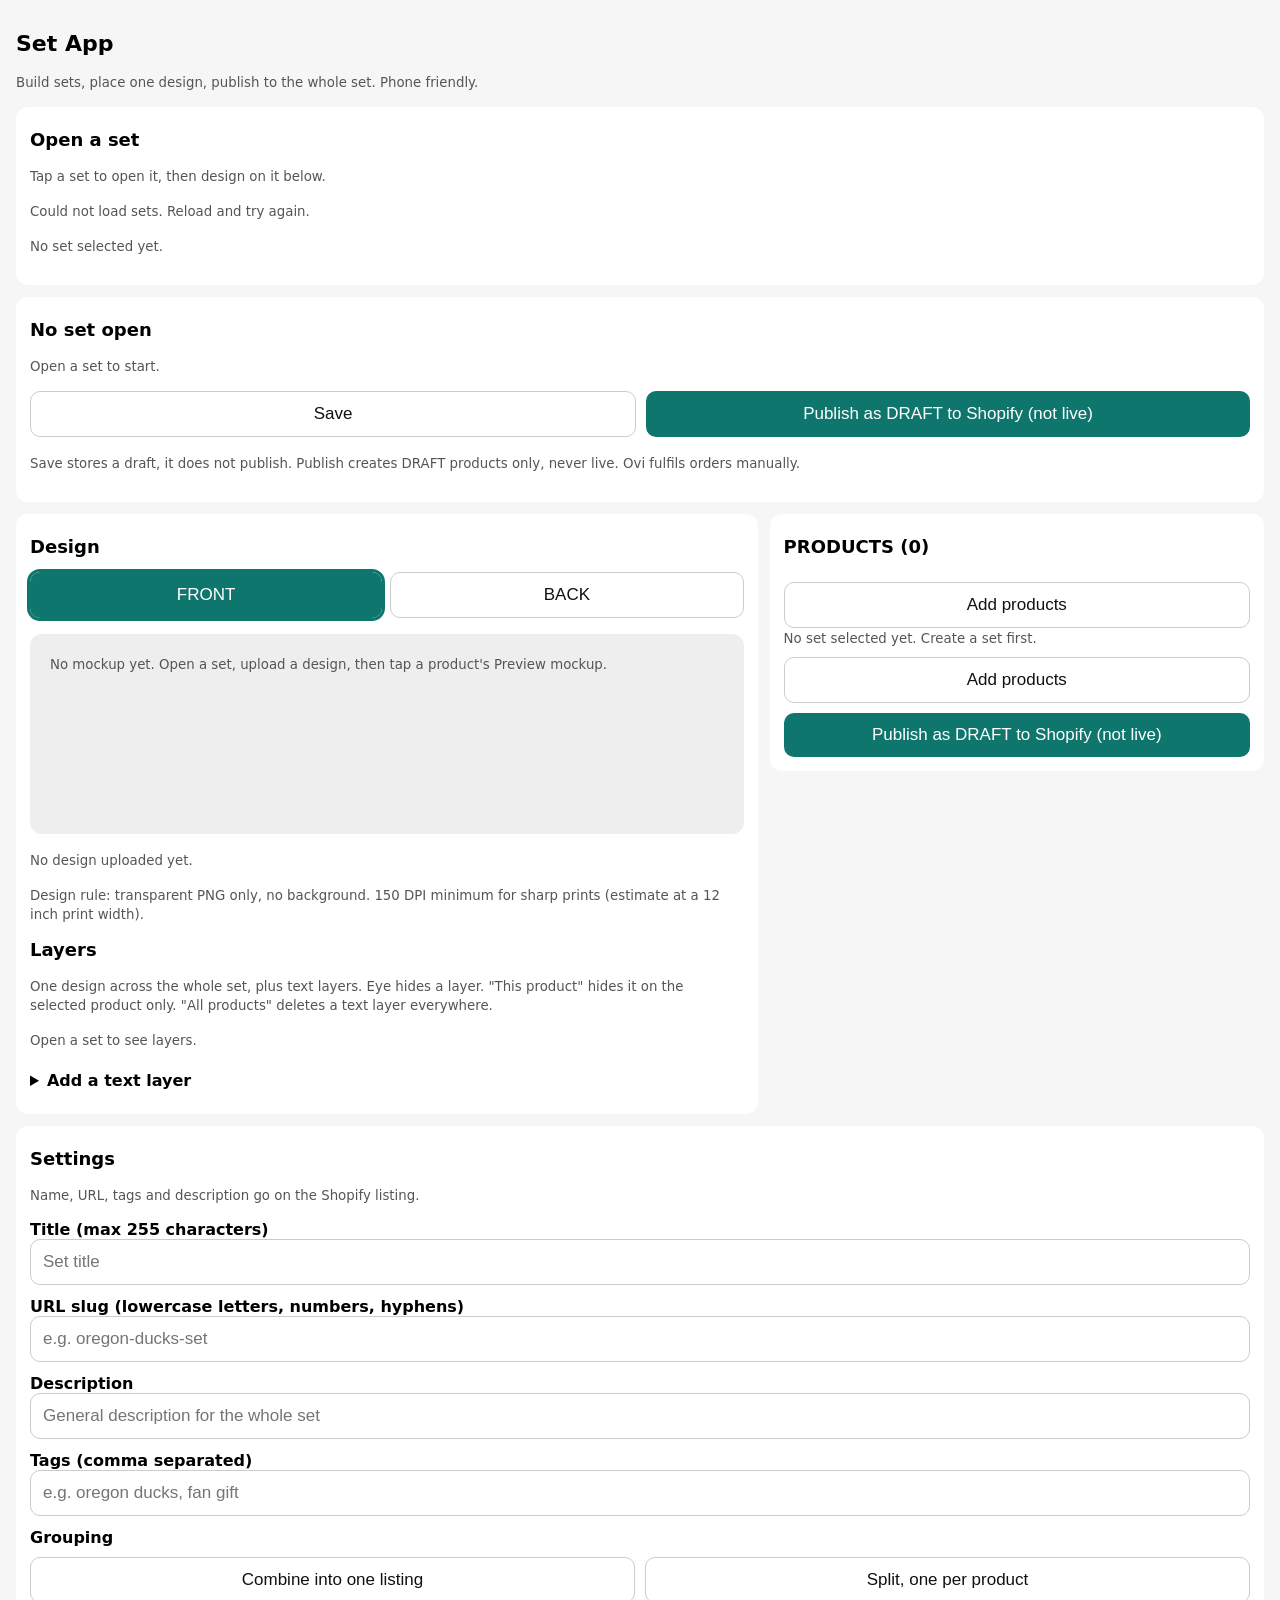
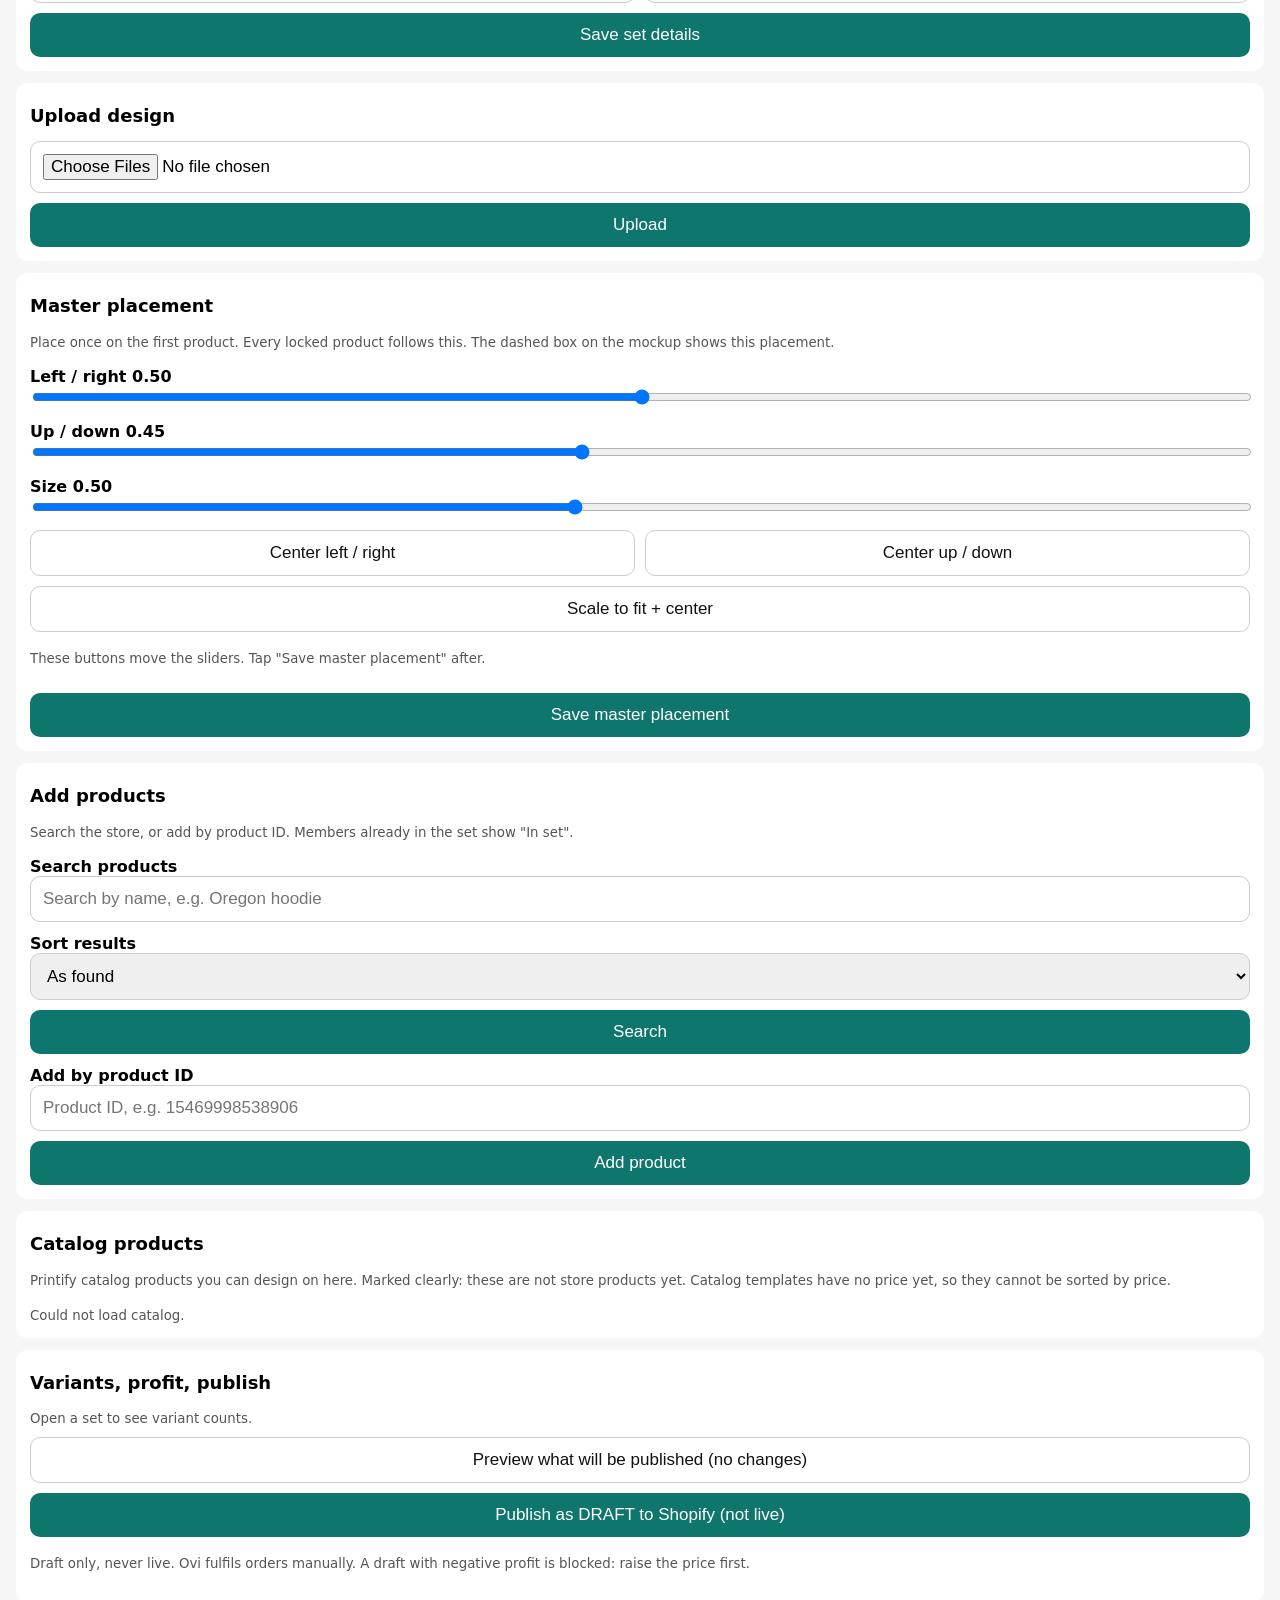
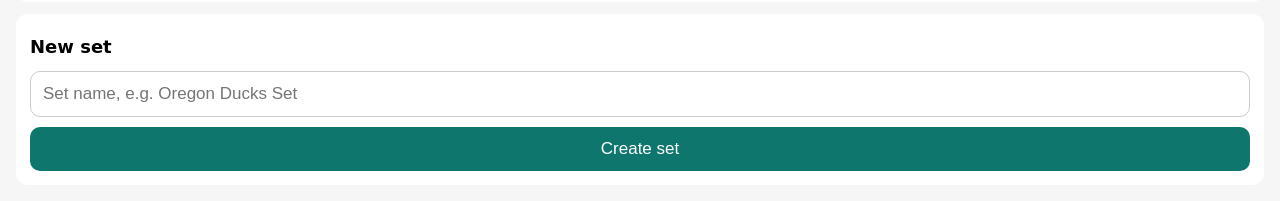
==== commit 82498f83: "Round 2: Gearlaunch-style editor (mockup + PRODUCTS panel, text layers, draft state, slug)" ====
--- a/set-app-render/server/templates/index.html
+++ b/set-app-render/server/templates/index.html
@@ -6,13 +6,16 @@
 <title>Set App</title>
 <style>
   body { font-family: system-ui, sans-serif; margin: 0; padding: 16px; background: #f6f6f6; }
-  h1 { font-size: 22px; } h2 { font-size: 18px; margin-top: 28px; }
-  input, button { font-size: 17px; padding: 12px; border-radius: 10px; border: 1px solid #ccc; width: 100%; box-sizing: border-box; }
+  h1 { font-size: 22px; } h2 { font-size: 18px; margin-top: 8px; }
+  input, button, select, textarea { font-size: 17px; padding: 12px; border-radius: 10px; border: 1px solid #ccc; width: 100%; box-sizing: border-box; }
   button { background: #0f766e; color: #fff; border: none; margin-top: 10px; }
   button.secondary { background: #fff; color: #111; border: 1px solid #ccc; }
+  button.danger { background: #fff; color: #b91c1c; border: 1px solid #e5a0a0; }
   .card { background: #fff; border-radius: 12px; padding: 14px; margin-top: 12px; }
   label { display: block; margin-top: 12px; font-weight: 600; }
   input[type=range] { padding: 0; }
+  input[type=checkbox] { width: auto; }
+  input[type=color] { padding: 4px; height: 48px; }
   img.preview { width: 100%; border-radius: 12px; margin-top: 12px; }
   .row { display: flex; gap: 10px; } .row > * { flex: 1; }
   small { color: #555; }
@@ -23,9 +26,26 @@
   .chips { display: flex; flex-wrap: wrap; gap: 8px; margin-top: 8px; }
   .chips label { font-weight: 400; margin-top: 0; border: 1px solid #ccc; border-radius: 20px; padding: 8px 12px; }
   .chips label input { width: auto; margin-right: 6px; }
-  .previewWrap { position: relative; margin-top: 12px; }
-  .previewWrap img { width: 100%; border-radius: 12px; display: block; }
-  .safezone { position: absolute; left: 10%; top: 10%; width: 80%; height: 80%; border: 2px dashed #dc2626; border-radius: 8px; pointer-events: none; }
+  /* Gearlaunch-style editor: centre mockup + right products panel. */
+  .topbar { position: sticky; top: 0; z-index: 5; }
+  .topbar .row button { margin-top: 0; }
+  .editor { display: grid; grid-template-columns: 1.5fr 1fr; gap: 12px; align-items: start; }
+  @media (max-width: 900px) { .editor { grid-template-columns: 1fr; } }
+  .tabs { display: flex; gap: 8px; margin-top: 8px; }
+  .tabs button { margin-top: 0; }
+  .tabs button.active { outline: 3px solid #0f766e; }
+  .mockupWrap { position: relative; margin-top: 12px; background: #eee; border-radius: 12px; min-height: 200px; }
+  .mockupWrap img { width: 100%; border-radius: 12px; display: block; }
+  .placebox { position: absolute; border: 2px dashed #dc2626; border-radius: 4px; pointer-events: none; box-sizing: border-box; }
+  .prodcard { border: 1px solid #e5e5e5; border-radius: 12px; padding: 12px; margin-top: 12px; }
+  .prodcard.selected { outline: 3px solid #0f766e; }
+  .prodcard .thumb { width: 72px; height: 72px; object-fit: cover; border-radius: 8px; background: #eee; }
+  .swatches { display: flex; flex-wrap: wrap; gap: 6px; margin-top: 8px; }
+  .swatch { width: 24px; height: 24px; border-radius: 6px; border: 1px solid #ccc; display: inline-block; }
+  .iconbtn { width: auto; padding: 8px 12px; margin-top: 8px; }
+  .layerrow { display: flex; gap: 8px; align-items: center; margin-top: 10px; }
+  .layerrow > span { flex: 1; }
+  .layerrow button { width: auto; margin-top: 0; padding: 8px 12px; }
 </style>
 </head>
 <body>
@@ -34,28 +54,92 @@
 
 <div class="card">
   <h2>Open a set</h2>
-  <p><small>Tap a set to open it, then add products to it below.</small></p>
+  <p><small>Tap a set to open it, then design on it below.</small></p>
   <div id="setList"><small>Loading sets...</small></div>
   <p id="currentSetLine"><small>No set selected yet.</small></p>
 </div>
 
+<div class="card topbar">
+  <h2 id="topSetName">No set open</h2>
+  <p id="draftLine"><small>Open a set to start.</small></p>
+  <div class="row">
+    <button class="secondary" onclick="saveDraft()">Save</button>
+    <button onclick="publishDraft()">Publish as DRAFT to Shopify (not live)</button>
+  </div>
+  <div id="publishStatus"></div>
+  <p><small>Save stores a draft, it does not publish. Publish creates DRAFT products only, never live. Ovi fulfils orders manually.</small></p>
+</div>
+
+<div class="editor">
+  <div class="card">
+    <h2>Design</h2>
+    <div class="tabs">
+      <button id="tabFront" class="active" onclick="setViewSide('front')">FRONT</button>
+      <button id="tabBack" class="secondary" onclick="setViewSide('back')">BACK</button>
+    </div>
+    <div class="mockupWrap" id="centreWrap">
+      <div id="centreEmpty"><p style="padding:20px"><small>No mockup yet. Open a set, upload a design, then tap a product's Preview mockup.</small></p></div>
+      <img id="centreImg" alt="Product mockup" style="display:none" onload="positionPlaceBox()">
+      <div class="placebox" id="placeBox" style="display:none"></div>
+    </div>
+    <p id="backNote" style="display:none"><small>Back side is not printed in this app yet. FRONT is the working side. The placement box edits the front only.</small></p>
+    <p id="artworkSpec"><small>No design uploaded yet.</small></p>
+    <p><small>Design rule: transparent PNG only, no background. 150 DPI minimum for sharp prints (estimate at a 12 inch print width).</small></p>
+    <h2>Layers</h2>
+    <p><small>One design across the whole set, plus text layers. Eye hides a layer. "This product" hides it on the selected product only. "All products" deletes a text layer everywhere.</small></p>
+    <div id="layersList"><small>Open a set to see layers.</small></div>
+    <details><summary>Add a text layer</summary>
+      <label>Text</label><input id="layerText" placeholder="e.g. GO DUCKS">
+      <label>Font</label><select id="layerFont"><option value="sans">Sans</option><option value="serif">Serif</option><option value="mono">Mono</option></select>
+      <label>Size (pixels)</label><input id="layerSize" inputmode="numeric" value="120">
+      <label>Colour</label><input type="color" id="layerColour" value="#111111">
+      <label>Lettercase</label><select id="layerCase"><option value="none">As typed</option><option value="upper">UPPERCASE</option><option value="lower">lowercase</option></select>
+      <label>Rotation (degrees, -180 to 180)</label><input id="layerRotation" inputmode="decimal" value="0">
+      <label>Opacity (0 to 100%)</label><input type="range" id="layerOpacity" min="0" max="100" value="100">
+      <button class="secondary" onclick="addTextLayer()">Add text layer</button>
+      <div id="layerResult"></div>
+    </details>
+  </div>
+
+  <div class="card">
+    <h2 id="productsHeader">PRODUCTS (0)</h2>
+    <button class="secondary" onclick="scrollToPickers()">Add products</button>
+    <div id="products"><small>No set selected yet. Create a set first.</small></div>
+    <button class="secondary" onclick="scrollToPickers()">Add products</button>
+    <button onclick="publishDraft()">Publish as DRAFT to Shopify (not live)</button>
+  </div>
+</div>
+
 <div class="card">
-  <h2>1. New set</h2>
-  <input id="setName" placeholder="Set name, e.g. Oregon Ducks Set">
-  <button onclick="createSet()">Create set</button>
-  <div id="sets"></div>
+  <h2>Settings</h2>
+  <p><small>Name, URL, tags and description go on the Shopify listing.</small></p>
+  <label>Title (max 255 characters)</label>
+  <input id="detailName" placeholder="Set title">
+  <label>URL slug (lowercase letters, numbers, hyphens)</label>
+  <input id="detailSlug" placeholder="e.g. oregon-ducks-set">
+  <label>Description</label>
+  <input id="detailDesc" placeholder="General description for the whole set">
+  <label>Tags (comma separated)</label>
+  <input id="detailTags" placeholder="e.g. oregon ducks, fan gift">
+  <label>Grouping</label>
+  <div class="row">
+    <button class="secondary" id="groupCombine" onclick="setGrouping('combine')">Combine into one listing</button>
+    <button class="secondary" id="groupSplit" onclick="setGrouping('split')">Split, one per product</button>
+  </div>
+  <button onclick="saveDetails()">Save set details</button>
+  <div id="detailResult"></div>
 </div>
 
 <div class="card">
-  <h2>2. Upload design</h2>
+  <h2>Upload design</h2>
   <input type="file" id="designFile" accept="image/*" multiple>
   <button onclick="uploadDesign()">Upload</button>
   <div id="uploadResult"></div>
 </div>
 
 <div class="card">
-  <h2>3. Master placement</h2>
-  <p><small>Place once on the first product. Every locked product follows this.</small></p>
+  <h2>Master placement</h2>
+  <p><small>Place once on the first product. Every locked product follows this. The dashed box on the mockup shows this placement.</small></p>
   <label>Left / right <span id="xVal">0.50</span></label>
   <input type="range" id="x" min="0" max="1" step="0.01" value="0.5" oninput="showVals()">
   <label>Up / down <span id="yVal">0.45</span></label>
@@ -72,65 +156,61 @@
   <div id="masterResult"></div>
 </div>
 
-<div class="card">
-  <h2>4. Products in this set</h2>
-  <p><small>Unlock a product to adjust it alone. Lock it again to return to the master.</small></p>
+<div class="card" id="pickerCard">
+  <h2>Add products</h2>
+  <p><small>Search the store, or add by product ID. Members already in the set show "In set".</small></p>
   <label>Search products</label>
   <input id="productSearch" placeholder="Search by name, e.g. Oregon hoodie" oninput="debouncedSearch()">
+  <label>Sort results</label>
+  <select id="searchSort" onchange="rerenderSearch()"><option value="none">As found</option><option value="asc">Price: low to high</option><option value="desc">Price: high to low</option></select>
   <button onclick="searchProducts()">Search</button>
   <div id="searchResults"></div>
   <label>Add by product ID</label>
   <input id="productId" placeholder="Product ID, e.g. 15469998538906">
   <button onclick="addProduct()">Add product</button>
-  <div id="products"><small>No set selected yet. Create a set first.</small></div>
 </div>
 
 <div class="card">
-  <h2>5. Set details</h2>
-  <p><small>Title, description and tags go on the Shopify listing. One listing per set in Combine mode, one per product in Split mode.</small></p>
-  <label>Title (max 255 characters)</label>
-  <input id="detailName" placeholder="Set title">
-  <label>Description</label>
-  <input id="detailDesc" placeholder="General description for the whole set">
-  <label>Tags (comma separated)</label>
-  <input id="detailTags" placeholder="e.g. oregon ducks, fan gift">
-  <label>Grouping</label>
-  <div class="row">
-    <button class="secondary" id="groupCombine" onclick="setGrouping('combine')">Combine into one listing</button>
-    <button class="secondary" id="groupSplit" onclick="setGrouping('split')">Split, one per product</button>
-  </div>
-  <button onclick="saveDetails()">Save set details</button>
-  <div id="detailResult"></div>
+  <h2>Catalog products</h2>
+  <p><small>Printify catalog products you can design on here. Marked clearly: these are not store products yet. Catalog templates have no price yet, so they cannot be sorted by price.</small></p>
+  <div id="catalogList"><small>Loading catalog...</small></div>
 </div>
 
 <div class="card">
-  <h2>6. Catalog products</h2>
-  <p><small>Printify catalog products you can design on here. Marked clearly: these are not store products yet.</small></p>
-  <div id="catalogList"><small>Loading catalog...</small></div>
-</div>
-
-<div class="card">
-  <h2>7. Variants, profit, publish</h2>
+  <h2>Variants, profit, publish</h2>
   <div id="variantCount"><small>Open a set to see variant counts.</small></div>
-  <div id="publishStatus"></div>
   <button class="secondary" onclick="previewPublish()">Preview what will be published (no changes)</button>
   <button onclick="publishDraft()">Publish as DRAFT to Shopify (not live)</button>
   <div id="publishResult"></div>
   <p><small>Draft only, never live. Ovi fulfils orders manually. A draft with negative profit is blocked: raise the price first.</small></p>
 </div>
 
+<div class="card">
+  <h2>New set</h2>
+  <input id="setName" placeholder="Set name, e.g. Oregon Ducks Set">
+  <button onclick="createSet()">Create set</button>
+  <div id="sets"></div>
+</div>
+
 <script>
 let currentSet = null;
 let allSets = [];
-function updateCurrentSetLine() {  const line = document.getElementById('currentSetLine');
+let selectedPid = null;
+let viewSide = 'front';
+let lastSearchResults = [];
+function esc(s) {
+  return String(s).replace(/&/g, '&amp;').replace(/</g, '&lt;').replace(/>/g, '&gt;').replace(/"/g, '&quot;').replace(/'/g, '&#39;');
+}
+function safeId(pid) { return String(pid).replace(/[^A-Za-z0-9]/g, '_'); }
+function updateCurrentSetLine() {
+  const line = document.getElementById('currentSetLine');
   if (!currentSet) { line.innerHTML = '<small>No set selected yet.</small>'; return; }
   const n = currentSet.products.length;
   line.innerHTML = '<small>Open: <b>' + esc(currentSet.name) + '</b> (' + n + (n === 1 ? ' product' : ' products') + ')</small>';
+  document.getElementById('topSetName').textContent = currentSet.name || 'Untitled set';
+  document.getElementById('productsHeader').textContent = 'PRODUCTS (' + n + ')';
 }
 function syncCache() {
-  // addProduct / lock toggles replace currentSet with a fresh server
-  // object, so the cached list entry must follow or the selector's
-  // product count goes stale.
   if (!currentSet) return;
   for (let i = 0; i < allSets.length; i++) {
     if (allSets[i].id === currentSet.id) { allSets[i] = currentSet; break; }
@@ -160,10 +240,20 @@
   allSets = await r.json();
   renderSetList();
 }
+function selectedProduct() {
+  if (!currentSet) return null;
+  const found = currentSet.products.filter(function(p) { return p.product_id === selectedPid; })[0];
+  return found || currentSet.products[0] || null;
+}
+function effectivePlacementOf(p) {
+  if (p && !p.locked && p.override_placement) return p.override_placement;
+  return (currentSet && currentSet.master_placement) || { x: 0.5, y: 0.45, scale: 0.5, angle: 0 };
+}
 function selectSet(id) {
   const found = allSets.filter(function(s) { return s.id === id; })[0];
   if (!found) return;
   currentSet = found;
+  selectedPid = (found.products[0] && found.products[0].product_id) || null;
   const mp = currentSet.master_placement || {};
   document.getElementById('x').value = (mp.x === undefined ? 0.5 : mp.x);
   document.getElementById('y').value = (mp.y === undefined ? 0.45 : mp.y);
@@ -175,6 +265,10 @@
   fillDetails();
   renderVariantCount();
   renderPublishStatus();
+  renderDraftLine();
+  renderCentreMockup();
+  renderArtworkSpec();
+  renderLayers();
   if (document.getElementById('productSearch').value.trim().length >= 2) searchProducts();
 }
 function showVals() {
@@ -189,17 +283,18 @@
   currentSet = await r.json();
   document.getElementById('sets').innerHTML = '<p>Set created: <b>' + currentSet.name + '</b></p>';
   allSets.push(currentSet);
+  selectedPid = null;
   updateCurrentSetLine();
   renderSetList();
   renderProducts();
   fillDetails();
   renderVariantCount();
   renderPublishStatus();
-}
-function esc(s) {
-  return String(s).replace(/&/g, '&amp;').replace(/</g, '&lt;').replace(/>/g, '&gt;').replace(/"/g, '&quot;').replace(/'/g, '&#39;');
-}
-function safeId(pid) { return String(pid).replace(/[^A-Za-z0-9]/g, '_'); }
+  renderDraftLine();
+  renderCentreMockup();
+  renderArtworkSpec();
+  renderLayers();
+}
 function variantCountOf(p) {
   const c = (p.colours || []).length, s = (p.sizes || []).length;
   return (c && s) ? (c * s) : null;
@@ -209,12 +304,38 @@
   if (p.base_cost === undefined || p.base_cost === null || p.base_cost === '') return null;
   return (+p.sale_price) - (+p.base_cost);
 }
+function money(v) {
+  if (v === undefined || v === null || v === '') return 'not set';
+  return (+v).toFixed(2);
+}
+const COLOR_HEX = {
+  black: '#111111', white: '#f5f5f5', navy: '#1f3864', red: '#c00000',
+  royal: '#274e9d', gold: '#d4af37', 'irish green': '#0e7a3e',
+  'kelly green': '#1fae5f', 'forest green': '#1e5631', orange: '#ed7d31',
+  purple: '#7030a0', 'sport grey': '#8a8d93', grey: '#8a8d93',
+  'cardinal red': '#9e1b32', 'carolina blue': '#7fb3d5', 'light blue': '#a9cce3',
+  'light pink': '#f5c6d6', maroon: '#800000', 'dark heather': '#5d6d7e',
+  'dark chocolate': '#3e2723', 'safety green': '#a8d08d', ash: '#c9c9c9',
+  'athletic heather': '#9aa0a6', sand: '#e6d3b3', asphalt: '#2f2f2f',
+  'dark grey heather': '#6b7280', 'deep heather': '#4b5563',
+  'heather true royal': '#3b5bb5', 'team purple': '#5b2c8a', 'true royal': '#2b4c9b'
+};
+function swatchHex(name) {
+  const key = String(name).toLowerCase().trim();
+  return COLOR_HEX[key] || '#cccccc';
+}
+function productThumb(p) {
+  const url = (p.mockups && p.mockups[0]) || p.hero_image || (p.images && p.images[0]) || p.image || '';
+  if (!url) return '<span class="thumb" style="display:inline-block"></span>';
+  return '<img class="thumb" src="' + esc(url) + '" alt="">';
+}
 function renderProducts() {
   const box = document.getElementById('products');
   if (!currentSet) { box.innerHTML = '<small>No set selected yet. Create a set first.</small>'; return; }
-  if (!currentSet.products.length) { box.innerHTML = '<small>No products in this set yet. Add one above.</small>'; return; }
+  if (!currentSet.products.length) { box.innerHTML = '<small>No products in this set yet. Add one below.</small>'; return; }
   box.innerHTML = currentSet.products.map(function(p) {
     const sid = safeId(p.product_id);
+    const isSel = selectedPid === p.product_id || (!selectedPid && currentSet.products[0] === p);
     const action = p.locked ? 'Unlock' : 'Lock';
     const title = esc(p.title || p.product_id);
     const badge = p.kind === 'catalog' ? ' <span class="badge">Catalog template, not a store product yet</span>' : '';
@@ -223,6 +344,10 @@
     const profitLine = profit === null ? '<small>Profit: set sale price and base cost below.</small>'
       : (profit < 0 ? '<span class="warn">Profit: ' + profit.toFixed(2) + ' (negative, publish blocked)</span>'
       : '<span class="ok">Profit: ' + profit.toFixed(2) + ' per item</span>');
+    const defaultColor = (p.colours && p.colours[0]) ? esc(p.colours[0]) : 'not set';
+    const swatches = (p.colours || []).map(function(c) {
+      return '<span class="swatch" title="' + esc(c) + '" style="background:' + swatchHex(c) + '"></span>';
+    }).join('');
     const colourOpts = p.all_colours || p.colours || [];
     const sizeOpts = p.all_sizes || p.sizes || [];
     const colourChips = colourOpts.map(function(c) {
@@ -242,12 +367,22 @@
       const sel = p.hero_image === u ? ' selected' : '';
       return '<option value="' + esc(u) + '"' + sel + '>' + esc(u.split('/').pop()) + '</option>';
     }).join('');
-    return '<div style="margin-top:16px;border-top:1px solid #eee;padding-top:12px"><b>' + title + '</b>' + badge
-      + '<br><small>' + (p.locked ? 'Locked' : 'Unlocked') + ' | Variants: ' + (vc === null ? 'not set' : vc) + ' | ' + profitLine + '</small>'
-      + '<button class="secondary" onclick="toggleLock(\'' + esc(p.product_id) + '\', ' + p.locked + ')">' + action + '</button>'
-      + '<button class="secondary" onclick="previewMockup(\'' + esc(p.product_id) + '\')">Preview mockup</button>'
+    const reorderRows = (p.mockups || []).map(function(u, i) {
+      return '<div class="layerrow"><span><small>' + esc(u.split('/').pop()) + '</small></span>'
+        + '<button class="secondary" onclick="reorderMockup(\'' + esc(p.product_id) + '\', ' + i + ', -1)">Up</button>'
+        + '<button class="secondary" onclick="reorderMockup(\'' + esc(p.product_id) + '\', ' + i + ', 1)">Down</button></div>';
+    }).join('');
+    return '<div class="prodcard' + (isSel ? ' selected' : '') + '" onclick="selectProduct(\'' + esc(p.product_id) + '\')">'
+      + '<div style="display:flex;gap:10px;align-items:flex-start">' + productThumb(p)
+      + '<div style="flex:1;min-width:0"><b style="overflow-wrap:anywhere">' + title + '</b>' + badge
+      + '<br><small>Selling price: ' + money(p.sale_price) + ' | Unit cost: ' + money(p.base_cost) + ' | ' + profitLine + '</small>'
+      + '<br><small>Default color: ' + defaultColor + ' | ' + (p.locked ? 'Locked' : 'Unlocked') + ' | Variants: ' + (vc === null ? 'not set' : vc) + '</small>'
+      + '<div class="swatches">' + swatches + '</div></div>'
+      + '<button class="secondary iconbtn" title="Remove from set" onclick="event.stopPropagation();removeProduct(\'' + esc(p.product_id) + '\')">X</button></div>'
+      + '<div class="row" onclick="event.stopPropagation()"><button class="secondary" onclick="toggleLock(\'' + esc(p.product_id) + '\', ' + p.locked + ')">' + action + '</button>'
+      + '<button class="secondary" onclick="previewMockup(\'' + esc(p.product_id) + '\')">Preview mockup</button></div>'
       + '<div id="preview-' + sid + '"></div>'
-      + '<details><summary>Colours, sizes, price</summary>'
+      + '<details onclick="event.stopPropagation()"><summary>Pick colors</summary>'
       + '<p><small>Colours (tick to include):</small></p><div class="chips">' + colourChips + '</div>'
       + '<p><small>Sizes (tick to include):</small></p><div class="chips">' + sizeChips + '</div>'
       + '<button class="secondary" onclick="saveVariants(\'' + esc(p.product_id) + '\')">Save colours + sizes</button>'
@@ -256,7 +391,8 @@
       + '<label>Base cost</label><input id="cost-' + sid + '" inputmode="decimal" placeholder="e.g. 12.50" value="' + (p.base_cost === undefined || p.base_cost === null ? '' : esc(p.base_cost)) + '">'
       + '<button class="secondary" onclick="savePricing(\'' + esc(p.product_id) + '\')">Save price</button>'
       + '<div id="priceResult-' + sid + '"></div></details>'
-      + (mockups.length ? '<details><summary>Hero image</summary><label>Main image for the listing</label><select id="hero-' + sid + '">' + heroOpts + '</select><button class="secondary" onclick="saveHero(\'' + esc(p.product_id) + '\')">Save hero</button></details>' : '')
+      + (mockups.length ? '<details onclick="event.stopPropagation()"><summary>Mockups + hero</summary><label>Main image for the listing</label><select id="hero-' + sid + '">' + heroOpts + '</select><button class="secondary" onclick="saveHero(\'' + esc(p.product_id) + '\')">Save hero</button>'
+      + '<p><small>Reorder mockups (first is the storefront image when no hero is picked):</small></p>' + reorderRows + '</details>' : '')
       + '</div>';
   }).join('');
 }
@@ -266,6 +402,12 @@
   if (!r.ok) throw new Error(j.error || ('Request failed (' + r.status + ')'));
   return j;
 }
+function refreshAfterSet(j) {
+  currentSet = j.set || j;
+  syncCache(); updateCurrentSetLine(); renderSetList(); renderProducts();
+  renderVariantCount(); renderPublishStatus(); renderDraftLine();
+  renderCentreMockup(); renderArtworkSpec(); renderLayers();
+}
 async function saveVariants(pid) {
   if (!currentSet) return alert('Create a set first.');
   const colours = [], sizes = [];
@@ -275,7 +417,7 @@
   });
   try {
     const j = await postSet('/products/' + encodeURIComponent(pid) + '/variants', { colours: colours, sizes: sizes });
-    currentSet = j; syncCache(); updateCurrentSetLine(); renderSetList(); renderProducts(); renderVariantCount();
+    refreshAfterSet(j);
   } catch (e) { alert(e.message); }
 }
 async function savePricing(pid) {
@@ -288,7 +430,7 @@
   };
   try {
     const j = await postSet('/products/' + encodeURIComponent(pid) + '/pricing', body);
-    currentSet = j; syncCache(); updateCurrentSetLine(); renderSetList(); renderProducts(); renderVariantCount();
+    refreshAfterSet(j);
     document.getElementById('priceResult-' + sid).innerHTML = '<p class="ok">Price saved.</p>';
   } catch (e) { alert(e.message); }
 }
@@ -298,7 +440,29 @@
   const image = document.getElementById('hero-' + sid).value;
   try {
     const j = await postSet('/products/' + encodeURIComponent(pid) + '/hero', { image: image });
-    currentSet = j; syncCache(); renderProducts();
+    refreshAfterSet(j);
+  } catch (e) { alert(e.message); }
+}
+async function reorderMockup(pid, index, dir) {
+  if (!currentSet) return alert('Create a set first.');
+  const p = currentSet.products.filter(function(x) { return x.product_id === pid; })[0];
+  if (!p || !p.mockups) return;
+  const order = p.mockups.slice();
+  const to = index + dir;
+  if (to < 0 || to >= order.length) return;
+  const tmp = order[index]; order[index] = order[to]; order[to] = tmp;
+  try {
+    const j = await postSet('/products/' + encodeURIComponent(pid) + '/mockups/reorder', { order: order });
+    refreshAfterSet(j);
+  } catch (e) { alert(e.message); }
+}
+async function removeProduct(pid) {
+  if (!currentSet) return alert('Create a set first.');
+  if (!confirm('Remove this product from the set?')) return;
+  try {
+    const j = await postSet('/products/' + encodeURIComponent(pid) + '/remove', {});
+    if (selectedPid === pid) selectedPid = null;
+    refreshAfterSet(j);
   } catch (e) { alert(e.message); }
 }
 async function previewMockup(pid) {
@@ -316,13 +480,180 @@
     if (!r.ok) throw new Error(j.error || 'Preview failed.');
     const url = j.mockups[pid];
     currentSet.products.forEach(function(x) { if (x.product_id === pid) { x.mockups = [url]; if (!x.hero_image) x.hero_image = url; } });
-    box.innerHTML = '<div class="previewWrap"><img src="' + esc(url) + '" alt="Mockup preview"><div class="safezone" id="sz-' + sid + '"></div></div>'
-      + '<label><input type="checkbox" checked onchange="document.getElementById(\'sz-' + sid + '\').style.display = this.checked ? \'block\' : \'none\'"> Show safe zone (keep important design parts inside the dashed box)</label>';
+    box.innerHTML = '<small class="ok">Preview ready. See the Design panel above.</small>';
+    selectedPid = pid;
+    renderProducts();
+    renderCentreMockup();
   } catch (e) { box.innerHTML = '<small>' + esc(e.message) + '</small>'; }
 }
 function aidCenterH() { document.getElementById('x').value = 0.5; showVals(); }
 function aidCenterV() { document.getElementById('y').value = 0.5; showVals(); }
 function aidScaleToFit() { document.getElementById('x').value = 0.5; document.getElementById('y').value = 0.5; document.getElementById('s').value = 0.8; showVals(); }
+function selectProduct(pid) {
+  selectedPid = pid;
+  renderProducts();
+  renderCentreMockup();
+}
+function setViewSide(side) {
+  viewSide = side;
+  document.getElementById('tabFront').className = side === 'front' ? 'active' : 'secondary';
+  document.getElementById('tabBack').className = side === 'back' ? 'active' : 'secondary';
+  document.getElementById('backNote').style.display = side === 'back' ? 'block' : 'none';
+  renderCentreMockup();
+}
+function centreImageUrl(p) {
+  if (!p) return '';
+  return (p.mockups && p.mockups[0]) || p.hero_image || (p.images && p.images[0]) || p.image || '';
+}
+function renderCentreMockup() {
+  const img = document.getElementById('centreImg');
+  const empty = document.getElementById('centreEmpty');
+  const box = document.getElementById('placeBox');
+  const p = selectedProduct();
+  const url = p ? centreImageUrl(p) : '';
+  if (!url || viewSide === 'back') {
+    img.style.display = 'none';
+    empty.style.display = 'block';
+    if (viewSide === 'back' && p) empty.innerHTML = '<p style="padding:20px"><small>Back side preview is not available. FRONT is the working side.</small></p>';
+    else if (p) empty.innerHTML = '<p style="padding:20px"><small>No mockup yet for ' + esc(p.title || p.product_id) + '. Tap its Preview mockup button.</small></p>';
+    box.style.display = 'none';
+    return;
+  }
+  empty.style.display = 'none';
+  img.style.display = 'block';
+  if (img.getAttribute('src') !== url) img.setAttribute('src', url);
+  positionPlaceBox();
+}
+function positionPlaceBox() {
+  const img = document.getElementById('centreImg');
+  const box = document.getElementById('placeBox');
+  if (img.style.display === 'none' || viewSide === 'back') { box.style.display = 'none'; return; }
+  const p = selectedProduct();
+  if (!p || !img.naturalWidth) { box.style.display = 'none'; return; }
+  const pl = effectivePlacementOf(p);
+  const pw = img.naturalWidth, ph = img.naturalHeight;
+  const dw = pl.scale * pw;
+  let dh = dw;
+  if (currentSet && currentSet.design_width && currentSet.design_height) {
+    dh = dw * (currentSet.design_height / currentSet.design_width);
+  }
+  const wPct = (dw / pw) * 100, hPct = (dh / ph) * 100;
+  box.style.display = 'block';
+  box.style.width = wPct + '%';
+  box.style.height = hPct + '%';
+  box.style.left = (pl.x * 100 - wPct / 2) + '%';
+  box.style.top = (pl.y * 100 - hPct / 2) + '%';
+}
+function renderArtworkSpec() {
+  const box = document.getElementById('artworkSpec');
+  if (!currentSet || !currentSet.design_url) { box.innerHTML = '<small>No design uploaded yet.</small>'; return; }
+  const w = currentSet.design_width, h = currentSet.design_height, dpi = currentSet.design_dpi;
+  const spec = (w && h) ? ('Artwork: ' + w + 'x' + h + (dpi ? ' @ est. ' + dpi + ' DPI' : '')) : 'Artwork uploaded.';
+  const p = selectedProduct();
+  const pa = p && p.print_area ? ('<br><small>Print area for ' + esc(p.title || '') + ': ' + esc(p.print_area.position) + ' ' + p.print_area.width + 'x' + p.print_area.height + '</small>') : '';
+  box.innerHTML = '<b>' + esc(spec) + '</b>' + pa;
+}
+function renderLayers() {
+  const box = document.getElementById('layersList');
+  if (!currentSet) { box.innerHTML = '<small>Open a set to see layers.</small>'; return; }
+  const rows = [];
+  const sel = selectedProduct();
+  rows.push('<div class="layerrow"><span><b>Design</b><small> (whole set)</small>' + (currentSet.design_url ? '' : ' <small>none uploaded</small>') + '</span>'
+    + (sel ? '<button class="secondary" onclick="toggleDesignHide(\'' + esc(sel.product_id) + '\')">' + (sel.hide_design ? 'Show on this product' : 'Hide on this product') + '</button>' : '')
+    + '<button class="danger" onclick="removeDesign()">Remove design</button></div>');
+  (currentSet.text_layers || []).forEach(function(l) {
+    const eye = l.hidden ? 'Show' : 'Hide';
+    rows.push('<div class="layerrow"><span><b>Text:</b> ' + esc(l.content) + ' <small>(' + esc(l.font) + ', ' + l.size + 'px, ' + esc(l.colour) + (l.hidden ? ', hidden' : '') + ')</small></span>'
+      + '<button class="secondary" onclick="toggleLayerEye(\'' + esc(l.id) + '\')">' + eye + '</button>'
+      + (sel ? '<button class="secondary" onclick="hideLayerOnProduct(\'' + esc(sel.product_id) + '\', \'' + esc(l.id) + '\')">This product</button>' : '')
+      + '<button class="danger" onclick="deleteLayer(\'' + esc(l.id) + '\')">All products</button></div>');
+  });
+  box.innerHTML = rows.join('');
+}
+async function addTextLayer() {
+  if (!currentSet) return alert('Create a set first.');
+  const body = {
+    content: document.getElementById('layerText').value,
+    font: document.getElementById('layerFont').value,
+    size: document.getElementById('layerSize').value,
+    colour: document.getElementById('layerColour').value,
+    lettercase: document.getElementById('layerCase').value,
+    rotation: document.getElementById('layerRotation').value,
+    opacity: document.getElementById('layerOpacity').value
+  };
+  try {
+    const j = await postSet('/layers', body);
+    refreshAfterSet(j.set);
+    document.getElementById('layerResult').innerHTML = '<p class="ok">Text layer added. Re-run Preview mockup to see it.</p>';
+  } catch (e) { document.getElementById('layerResult').innerHTML = '<p class="warn">' + esc(e.message) + '</p>'; }
+}
+async function toggleLayerEye(lid) {
+  if (!currentSet) return;
+  const layer = (currentSet.text_layers || []).filter(function(l) { return l.id === lid; })[0];
+  if (!layer) return;
+  try {
+    const j = await postSet('/layers/' + encodeURIComponent(lid) + '/hide', { hidden: !layer.hidden });
+    refreshAfterSet(j);
+  } catch (e) { alert(e.message); }
+}
+async function deleteLayer(lid) {
+  if (!currentSet) return;
+  if (!confirm('Delete this text layer on ALL products?')) return;
+  try {
+    const j = await postSet('/layers/' + encodeURIComponent(lid) + '/delete', {});
+    refreshAfterSet(j);
+  } catch (e) { alert(e.message); }
+}
+async function hideLayerOnProduct(pid, lid) {
+  if (!currentSet) return;
+  const p = currentSet.products.filter(function(x) { return x.product_id === pid; })[0];
+  const already = p && (p.hidden_layers || []).indexOf(lid) !== -1;
+  try {
+    const j = await postSet('/products/' + encodeURIComponent(pid) + '/layers/' + encodeURIComponent(lid) + '/hide', { hidden: !already });
+    refreshAfterSet(j);
+  } catch (e) { alert(e.message); }
+}
+async function toggleDesignHide(pid) {
+  if (!currentSet) return;
+  const p = currentSet.products.filter(function(x) { return x.product_id === pid; })[0];
+  try {
+    const j = await postSet('/products/' + encodeURIComponent(pid) + '/design-hide', { hidden: !p.hide_design });
+    refreshAfterSet(j);
+  } catch (e) { alert(e.message); }
+}
+async function removeDesign() {
+  if (!currentSet || !currentSet.design_url) return;
+  if (!confirm('Remove the design from the whole set? Text layers stay.')) return;
+  try {
+    const j = await postSet('/design/remove', {});
+    refreshAfterSet(j);
+  } catch (e) { alert(e.message); }
+}
+function fmtDraftTime(iso) {
+  if (!iso) return null;
+  try {
+    const d = new Date(iso);
+    return d.toLocaleTimeString([], { hour: '2-digit', minute: '2-digit' });
+  } catch (e) { return null; }
+}
+function renderDraftLine() {
+  const box = document.getElementById('draftLine');
+  if (!currentSet) { box.innerHTML = '<small>Open a set to start.</small>'; return; }
+  const t = fmtDraftTime(currentSet.draft_saved_at);
+  const state = currentSet.publish_state || 'draft';
+  const stateText = state === 'published_draft' ? 'Published as DRAFT in Shopify (not live)' : (state === 'failed' ? 'Last publish failed' : 'Not published yet');
+  box.innerHTML = '<small>' + (t ? 'Draft saved ' + t + ' · ' : 'Draft not saved yet · ') + esc(stateText) + '</small>';
+}
+async function saveDraft() {
+  if (!currentSet) return alert('Create a set first.');
+  try {
+    const j = await postSet('/save-draft', {});
+    refreshAfterSet(j);
+  } catch (e) { alert(e.message); }
+}
+function scrollToPickers() {
+  document.getElementById('pickerCard').scrollIntoView({ behavior: 'smooth' });
+}
 async function loadCatalogTemplates() {
   const box = document.getElementById('catalogList');
   let r;
@@ -339,14 +670,14 @@
   if (!currentSet) return alert('Create or open a set first.');
   try {
     const j = await postSet('/catalog-templates', { product_ids: [pid] });
-    currentSet = j.set; syncCache(); updateCurrentSetLine(); renderSetList(); renderProducts(); renderVariantCount();
+    refreshAfterSet(j.set);
   } catch (e) { alert(e.message); }
 }
 async function addAllCatalogTemplates() {
   if (!currentSet) return alert('Create or open a set first.');
   try {
     const j = await postSet('/catalog-templates', { all: true });
-    currentSet = j.set; syncCache(); updateCurrentSetLine(); renderSetList(); renderProducts(); renderVariantCount();
+    refreshAfterSet(j.set);
   } catch (e) { alert(e.message); }
 }
 function setGrouping(g) {
@@ -359,19 +690,21 @@
   if (!currentSet) return alert('Create a set first.');
   const body = {
     name: document.getElementById('detailName').value.trim(),
+    slug: document.getElementById('detailSlug').value.trim(),
     description: document.getElementById('detailDesc').value.trim(),
     tags: document.getElementById('detailTags').value.trim(),
     grouping: currentSet.grouping || 'combine'
   };
   try {
     const j = await postSet('/details', body);
-    currentSet = j; syncCache(); updateCurrentSetLine(); renderSetList(); renderProducts(); renderVariantCount();
-    document.getElementById('detailResult').innerHTML = '<p class="ok">Set details saved.</p>';
+    refreshAfterSet(j);
+    document.getElementById('detailResult').innerHTML = '<p class="ok">Set details saved (draft).</p>';
   } catch (e) { alert(e.message); }
 }
 function fillDetails() {
   if (!currentSet) return;
   document.getElementById('detailName').value = currentSet.name || '';
+  document.getElementById('detailSlug').value = currentSet.slug || '';
   document.getElementById('detailDesc').value = currentSet.description || '';
   document.getElementById('detailTags').value = (currentSet.tags || []).join(', ');
   setGrouping(currentSet.grouping || 'combine');
@@ -411,7 +744,7 @@
   try {
     const j = await postSet('/publish-draft', {});
     currentSet.publish_state = 'published_draft'; currentSet.artwork_locked = true;
-    renderPublishStatus();
+    renderPublishStatus(); renderDraftLine();
     box.innerHTML = '<p class="ok">Published as draft. Shopify IDs: ' + esc((j.shopify_ids || []).join(', ')) + '</p>';
   } catch (e) { box.innerHTML = '<p class="warn">' + esc(e.message) + '</p>'; }
 }
@@ -427,6 +760,7 @@
   updateCurrentSetLine();
   renderSetList();
   renderProducts();
+  renderCentreMockup();
 }
 let searchTimer = null;
 let searchSeq = 0;
@@ -434,10 +768,49 @@
   clearTimeout(searchTimer);
   searchTimer = setTimeout(searchProducts, 300);
 }
+function priceNum(p) {
+  if (!p || p.price === undefined || p.price === null) return null;
+  const n = parseFloat(String(p.price).replace(/[^0-9.]/g, ''));
+  return isNaN(n) ? null : n;
+}
+function sortedSearchResults() {
+  const mode = document.getElementById('searchSort').value;
+  const list = lastSearchResults.slice();
+  if (mode === 'asc' || mode === 'desc') {
+    list.sort(function(a, b) {
+      const pa = priceNum(a), pb = priceNum(b);
+      if (pa === null && pb === null) return 0;
+      if (pa === null) return 1;
+      if (pb === null) return -1;
+      return mode === 'asc' ? pa - pb : pb - pa;
+    });
+  }
+  return list;
+}
+function rerenderSearch() {
+  renderSearchResults(sortedSearchResults());
+}
+function renderSearchResults(products) {
+  const box = document.getElementById('searchResults');
+  if (!products.length) { box.innerHTML = '<small>No products found.</small>'; return; }
+  const inSet = currentSet ? currentSet.products.map(function(p) { return p.product_id; }) : [];
+  box.innerHTML = products.map(function(p) {
+    const already = inSet.indexOf(p.id) !== -1;
+    const thumb = p.image
+      ? '<img src="' + esc(p.image) + '" alt="" style="width:56px;height:56px;object-fit:cover;border-radius:8px">'
+      : '<span style="width:56px;height:56px;border-radius:8px;background:#eee;display:inline-block"></span>';
+    const btn = already
+      ? '<button class="secondary" style="margin-top:0" disabled>In set</button>'
+      : '<button style="margin-top:0" onclick="addSearchedProduct(\'' + esc(p.id) + '\')">Add</button>';
+    return '<div style="display:flex;gap:10px;align-items:center;margin-top:12px">' + thumb
+      + '<div style="flex:1;min-width:0"><b style="overflow-wrap:anywhere">' + esc(p.title) + '</b><br><small>' + (p.price ? esc(p.price) : 'Price not shown') + '</small></div>'
+      + '<div style="min-width:96px">' + btn + '</div></div>';
+  }).join('');
+}
 async function searchProducts() {
   const box = document.getElementById('searchResults');
   const q = document.getElementById('productSearch').value.trim();
-  if (q.length < 2) { box.innerHTML = ''; return; }
+  if (q.length < 2) { box.innerHTML = ''; lastSearchResults = []; return; }
   const mySeq = ++searchSeq;
   box.innerHTML = '<small>Searching...</small>';
   let r;
@@ -458,21 +831,8 @@
     }
     return;
   }
-  const products = j.products || [];
-  if (!products.length) { box.innerHTML = '<small>No products found for "' + esc(q) + '".</small>'; return; }
-  const inSet = currentSet ? currentSet.products.map(function(p) { return p.product_id; }) : [];
-  box.innerHTML = products.map(function(p) {
-    const already = inSet.indexOf(p.id) !== -1;
-    const thumb = p.image
-      ? '<img src="' + esc(p.image) + '" alt="" style="width:56px;height:56px;object-fit:cover;border-radius:8px">'
-      : '<span style="width:56px;height:56px;border-radius:8px;background:#eee;display:inline-block"></span>';
-    const btn = already
-      ? '<button class="secondary" style="margin-top:0" disabled>In set</button>'
-      : '<button style="margin-top:0" onclick="addSearchedProduct(\'' + esc(p.id) + '\')">Add</button>';
-    return '<div style="display:flex;gap:10px;align-items:center;margin-top:12px">' + thumb
-      + '<div style="flex:1;min-width:0"><b style="overflow-wrap:anywhere">' + esc(p.title) + '</b><br><small>' + (p.price ? esc(p.price) : 'Price not shown') + '</small></div>'
-      + '<div style="min-width:96px">' + btn + '</div></div>';
-  }).join('');
+  lastSearchResults = j.products || [];
+  rerenderSearch();
 }
 async function addSearchedProduct(pid) {
   if (!currentSet) return alert('Create a set first.');
@@ -483,6 +843,7 @@
   updateCurrentSetLine();
   renderSetList();
   renderProducts();
+  renderCentreMockup();
   searchProducts();
 }
 async function toggleLock(pid, locked) {
@@ -494,6 +855,7 @@
   updateCurrentSetLine();
   renderSetList();
   renderProducts();
+  renderCentreMockup();
 }
 async function uploadDesign() {
   if (!currentSet) return alert('Create a set first.');
@@ -504,9 +866,13 @@
   const j = await r.json();
   if (!r.ok) { document.getElementById('uploadResult').innerHTML = '<p class="warn">' + esc(j.error || 'Upload failed.') + '</p>'; return; }
   currentSet.design_url = j.url;
+  currentSet.design_width = j.validation.width;
+  currentSet.design_height = j.validation.height;
+  currentSet.design_dpi = j.validation.dpi_estimate;
   const v = j.validation || {};
   const warns = (v.warnings || []).map(function(w) { return '<br><small>' + esc(w) + '</small>'; }).join('');
   document.getElementById('uploadResult').innerHTML = '<p class="ok">Uploaded and checked: transparent PNG, ' + v.width + ' x ' + v.height + ' px, about ' + v.dpi_estimate + ' DPI estimated.' + warns + '</p>';
+  renderArtworkSpec();
 }
 async function saveMaster() {
   if (!currentSet) return alert('Create a set first.');
@@ -515,6 +881,7 @@
   currentSet = await r.json();
   syncCache();
   document.getElementById('masterResult').innerHTML = '<p>Master saved. Every locked product now follows it.</p>';
+  positionPlaceBox();
 }
 showVals();
 loadSetList();
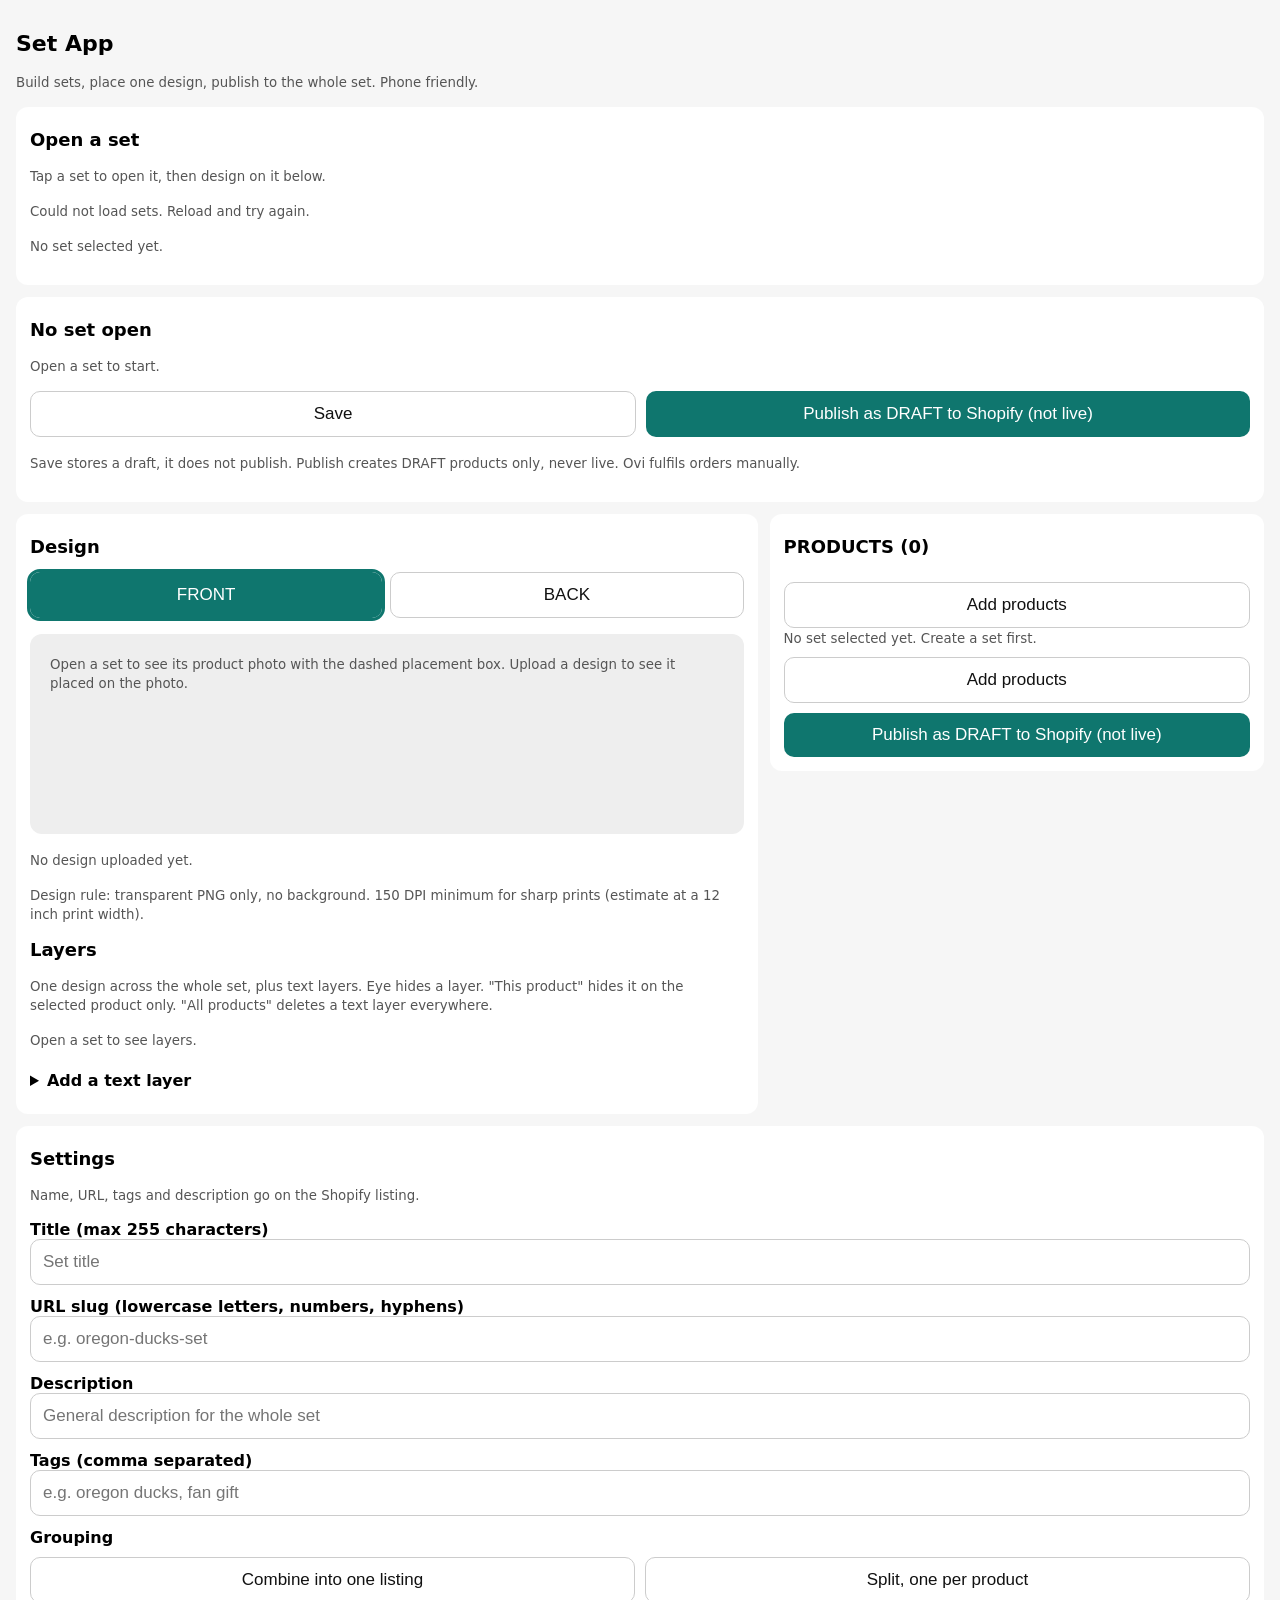
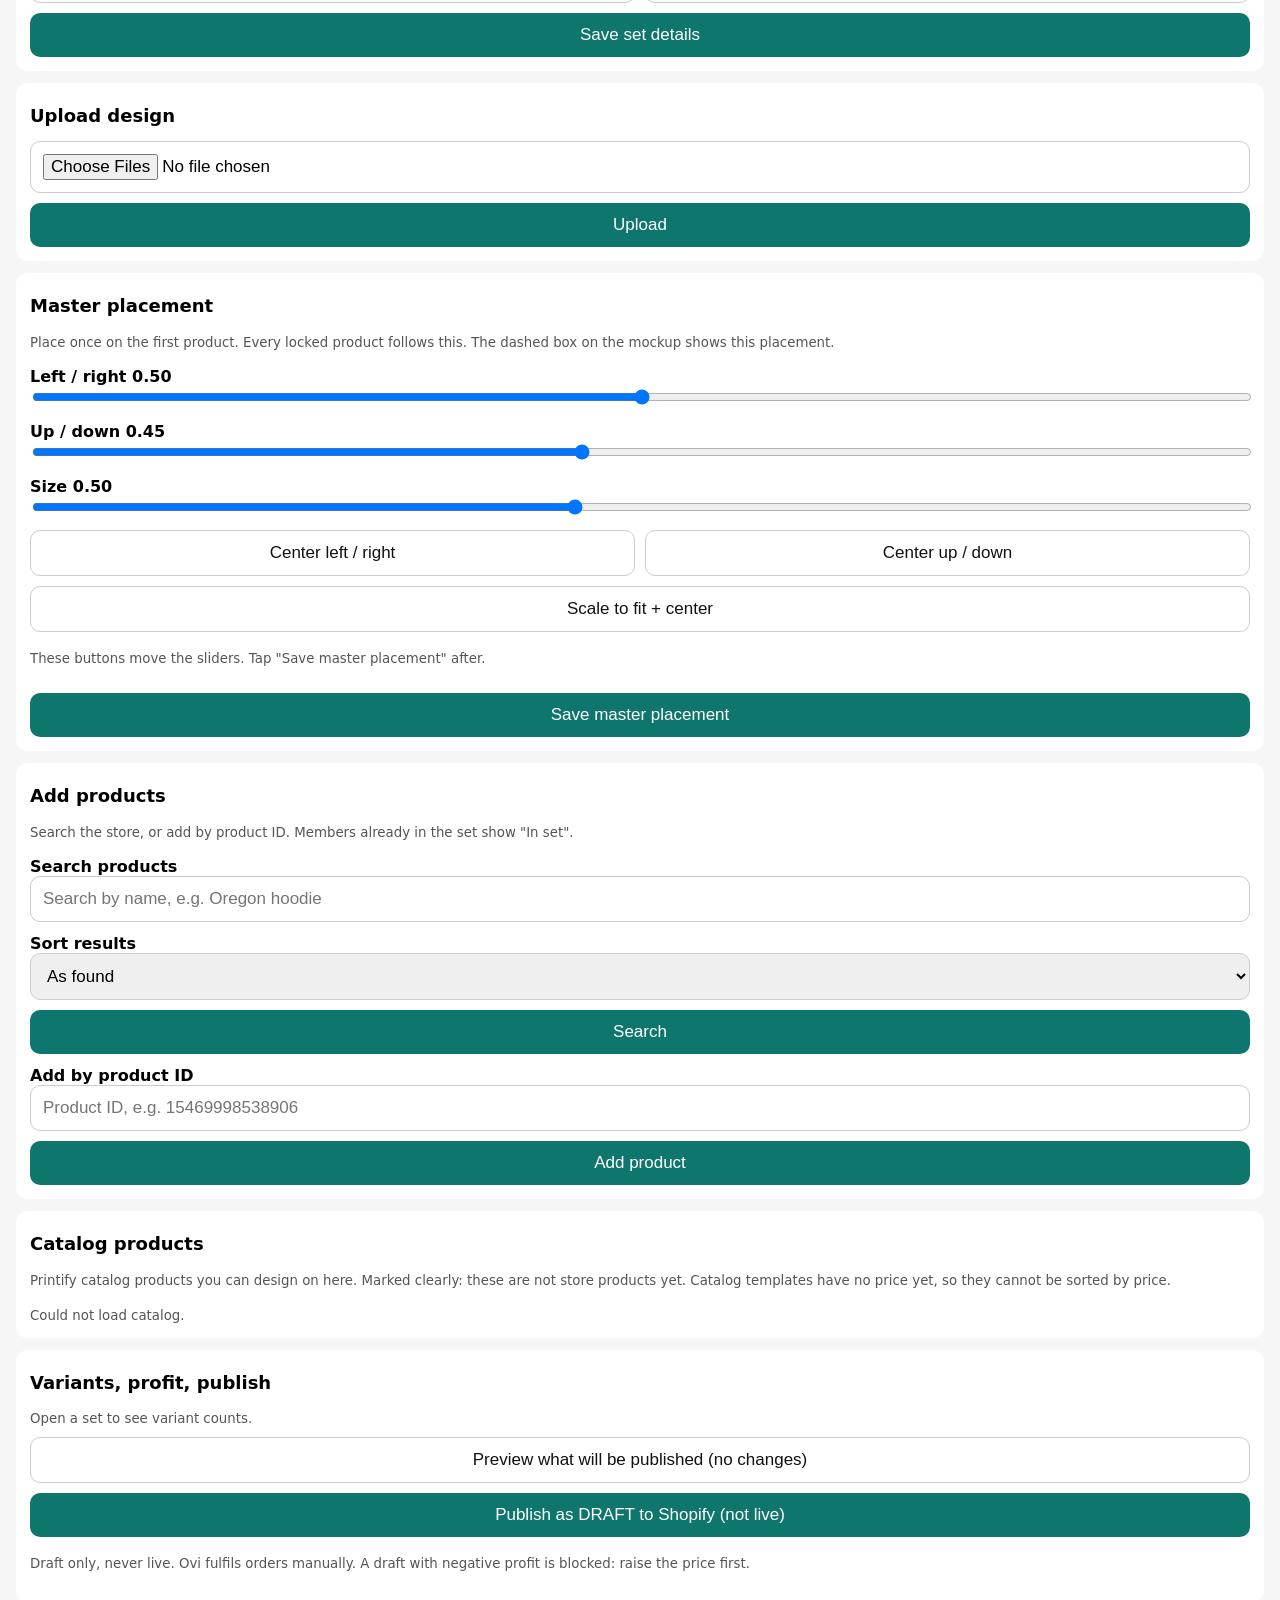
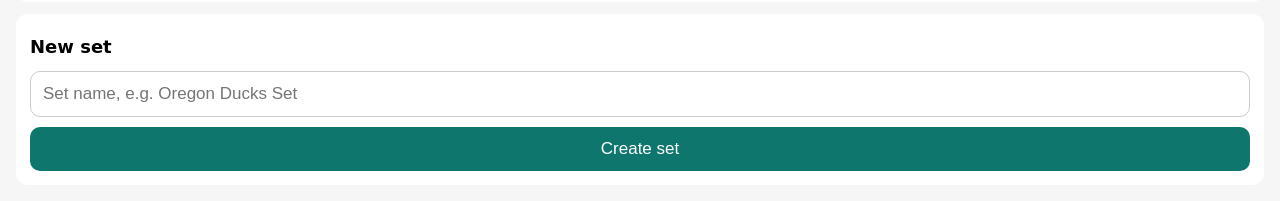
==== commit d940bcdd: "Fix 2.1: bare-photo mockup with dashed box when no design uploaded, visible Mockup order block" ====
--- a/set-app-render/server/templates/index.html
+++ b/set-app-render/server/templates/index.html
@@ -78,7 +78,7 @@
       <button id="tabBack" class="secondary" onclick="setViewSide('back')">BACK</button>
     </div>
     <div class="mockupWrap" id="centreWrap">
-      <div id="centreEmpty"><p style="padding:20px"><small>No mockup yet. Open a set, upload a design, then tap a product's Preview mockup.</small></p></div>
+      <div id="centreEmpty"><p style="padding:20px"><small>Open a set to see its product photo with the dashed placement box. Upload a design to see it placed on the photo.</small></p></div>
       <img id="centreImg" alt="Product mockup" style="display:none" onload="positionPlaceBox()">
       <div class="placebox" id="placeBox" style="display:none"></div>
     </div>
@@ -372,6 +372,9 @@
         + '<button class="secondary" onclick="reorderMockup(\'' + esc(p.product_id) + '\', ' + i + ', -1)">Up</button>'
         + '<button class="secondary" onclick="reorderMockup(\'' + esc(p.product_id) + '\', ' + i + ', 1)">Down</button></div>';
     }).join('');
+    const reorderBlock = ((p.mockups || []).length >= 2)
+      ? '<div><h3>Mockup order</h3><p><small>Use Up / Down to reorder mockups. First is the storefront image when no hero is picked.</small></p>' + reorderRows + '</div>'
+      : '';
     return '<div class="prodcard' + (isSel ? ' selected' : '') + '" onclick="selectProduct(\'' + esc(p.product_id) + '\')">'
       + '<div style="display:flex;gap:10px;align-items:flex-start">' + productThumb(p)
       + '<div style="flex:1;min-width:0"><b style="overflow-wrap:anywhere">' + title + '</b>' + badge
@@ -391,8 +394,8 @@
       + '<label>Base cost</label><input id="cost-' + sid + '" inputmode="decimal" placeholder="e.g. 12.50" value="' + (p.base_cost === undefined || p.base_cost === null ? '' : esc(p.base_cost)) + '">'
       + '<button class="secondary" onclick="savePricing(\'' + esc(p.product_id) + '\')">Save price</button>'
       + '<div id="priceResult-' + sid + '"></div></details>'
-      + (mockups.length ? '<details onclick="event.stopPropagation()"><summary>Mockups + hero</summary><label>Main image for the listing</label><select id="hero-' + sid + '">' + heroOpts + '</select><button class="secondary" onclick="saveHero(\'' + esc(p.product_id) + '\')">Save hero</button>'
-      + '<p><small>Reorder mockups (first is the storefront image when no hero is picked):</small></p>' + reorderRows + '</details>' : '')
+      + (mockups.length ? '<details onclick="event.stopPropagation()"><summary>Mockups + hero</summary><label>Main image for the listing</label><select id="hero-' + sid + '">' + heroOpts + '</select><button class="secondary" onclick="saveHero(\'' + esc(p.product_id) + '\')">Save hero</button></details>' : '')
+      + reorderBlock
       + '</div>';
   }).join('');
 }
@@ -467,15 +470,24 @@
 }
 async function previewMockup(pid) {
   if (!currentSet) return alert('Create a set first.');
-  if (!currentSet.design_url) return alert('Upload a design first.');
   const sid = safeId(pid);
   const box = document.getElementById('preview-' + sid);
   box.innerHTML = '<small>Making preview...</small>';
   const p = currentSet.products.filter(function(x) { return x.product_id === pid; })[0];
-  const photo = (p && (p.hero_image || (p.images || [])[0])) || '';
+  let photo = (p && (p.hero_image || (p.images || [])[0] || p.image || p._photo)) || '';
+  if (!photo) {
+    try {
+      const pr = await fetch('/api/sets/' + currentSet.id + '/products/' + encodeURIComponent(pid) + '/photo');
+      const pj = await pr.json();
+      if (pj.photo) { photo = pj.photo; if (p) p._photo = photo; }
+    } catch (e) {}
+  }
   if (!photo) { box.innerHTML = '<small>No product photo to preview on.</small>'; return; }
   try {
-    const r = await fetch('/api/sets/' + currentSet.id + '/mockups', { method: 'POST', headers: {'Content-Type': 'application/json'}, body: JSON.stringify({ design: currentSet.design_url, photos: { [pid]: photo } }) });
+    const body = { photos: {} };
+    body.photos[pid] = photo;
+    if (currentSet.design_url) body.design = currentSet.design_url;
+    const r = await fetch('/api/sets/' + currentSet.id + '/mockups', { method: 'POST', headers: {'Content-Type': 'application/json'}, body: JSON.stringify(body) });
     const j = await r.json();
     if (!r.ok) throw new Error(j.error || 'Preview failed.');
     const url = j.mockups[pid];
@@ -503,7 +515,7 @@
 }
 function centreImageUrl(p) {
   if (!p) return '';
-  return (p.mockups && p.mockups[0]) || p.hero_image || (p.images && p.images[0]) || p.image || '';
+  return (p.mockups && p.mockups[0]) || p.hero_image || (p.images && p.images[0]) || p.image || p._photo || '';
 }
 function renderCentreMockup() {
   const img = document.getElementById('centreImg');
@@ -511,12 +523,36 @@
   const box = document.getElementById('placeBox');
   const p = selectedProduct();
   const url = p ? centreImageUrl(p) : '';
-  if (!url || viewSide === 'back') {
+  if (viewSide === 'back') {
     img.style.display = 'none';
     empty.style.display = 'block';
-    if (viewSide === 'back' && p) empty.innerHTML = '<p style="padding:20px"><small>Back side preview is not available. FRONT is the working side.</small></p>';
-    else if (p) empty.innerHTML = '<p style="padding:20px"><small>No mockup yet for ' + esc(p.title || p.product_id) + '. Tap its Preview mockup button.</small></p>';
+    if (p) empty.innerHTML = '<p style="padding:20px"><small>Back side preview is not available. FRONT is the working side.</small></p>';
     box.style.display = 'none';
+    return;
+  }
+  if (!url) {
+    img.style.display = 'none';
+    box.style.display = 'none';
+    empty.style.display = 'block';
+    if (p && !p._photoTried) {
+      p._photoTried = true;
+      const pid = p.product_id;
+      empty.innerHTML = '<p style="padding:20px"><small>Loading product photo...</small></p>';
+      fetch('/api/sets/' + currentSet.id + '/products/' + encodeURIComponent(pid) + '/photo')
+        .then(function(r) { return r.json(); })
+        .then(function(j) {
+          const sel = selectedProduct();
+          if (j.photo && sel && sel.product_id === pid) {
+            p._photo = j.photo;
+            renderCentreMockup();
+          } else if (sel && sel.product_id === pid) {
+            empty.innerHTML = '<p style="padding:20px"><small>No photo on file for ' + esc(p.title || p.product_id) + '. Tap its Preview mockup button once a product photo is available.</small></p>';
+          }
+        })
+        .catch(function() {});
+    } else if (p) {
+      empty.innerHTML = '<p style="padding:20px"><small>No photo on file for ' + esc(p.title || p.product_id) + '. Tap its Preview mockup button once a product photo is available.</small></p>';
+    }
     return;
   }
   empty.style.display = 'none';
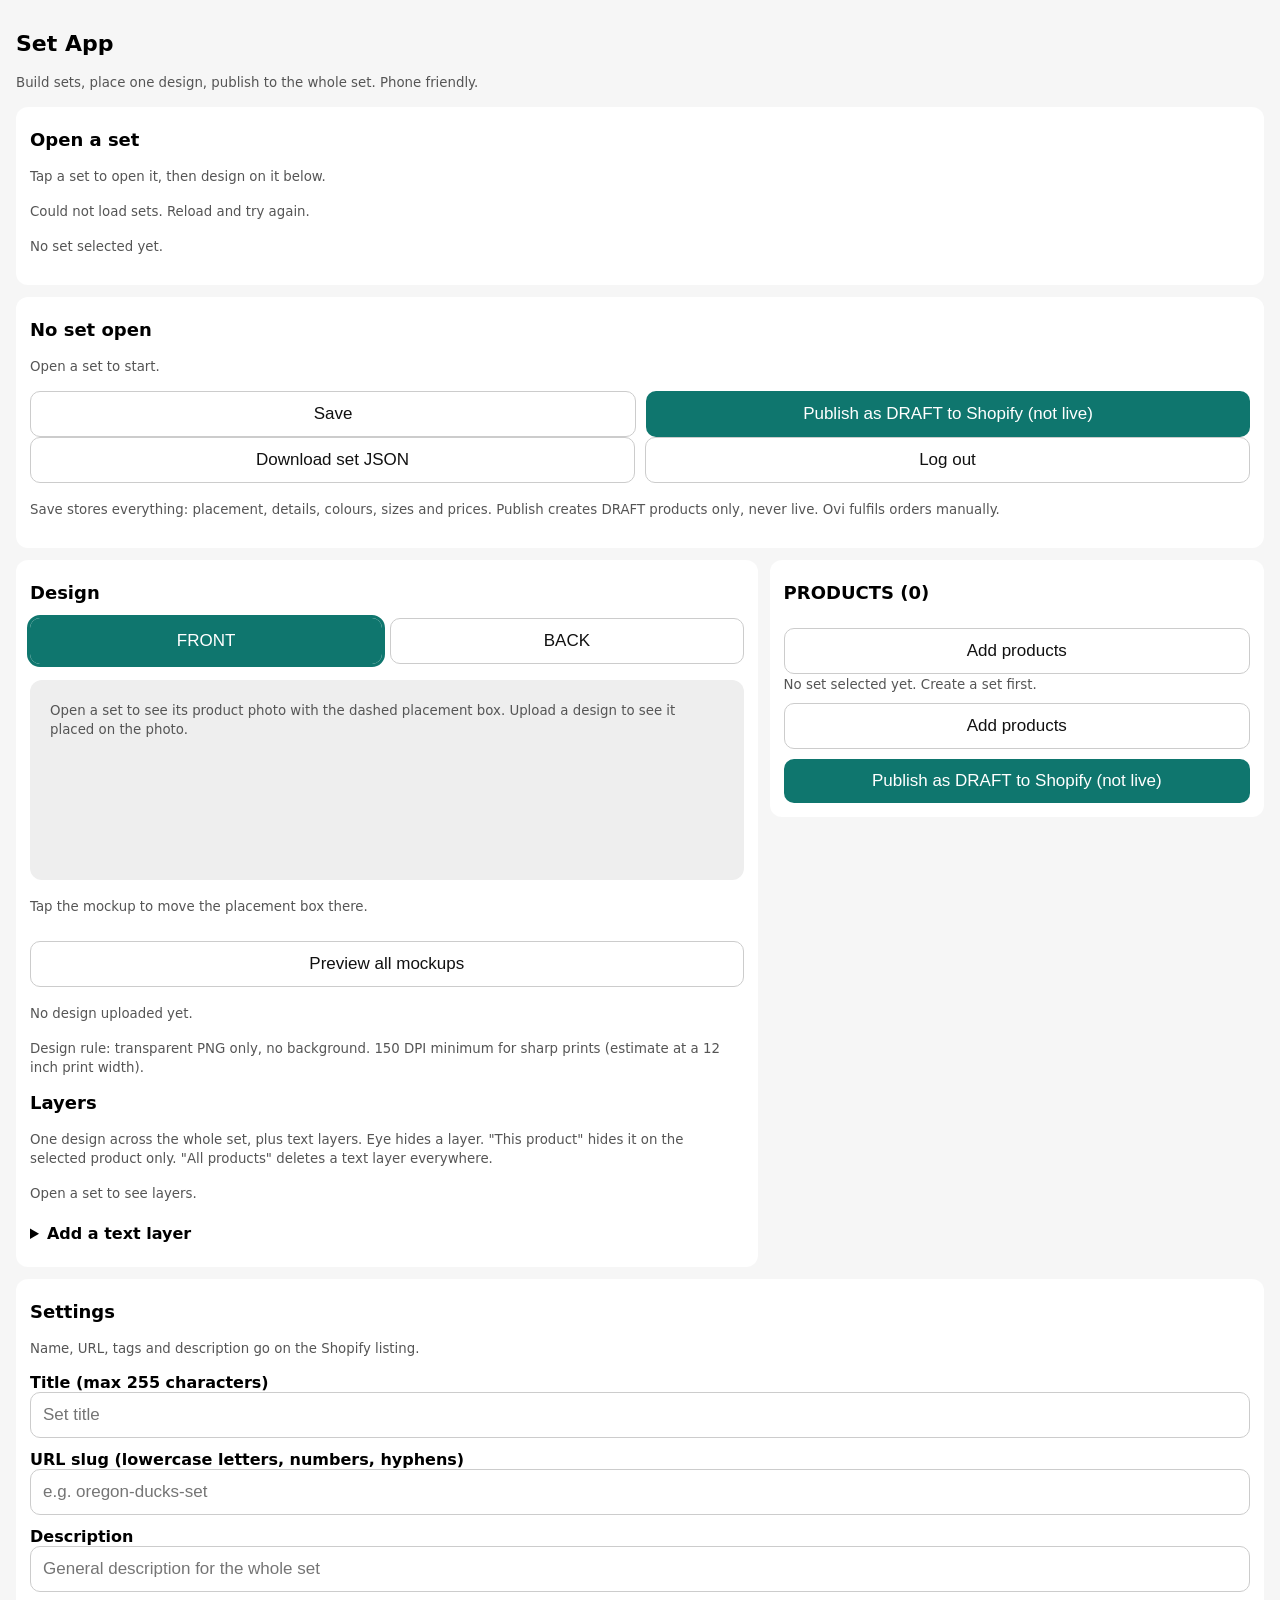
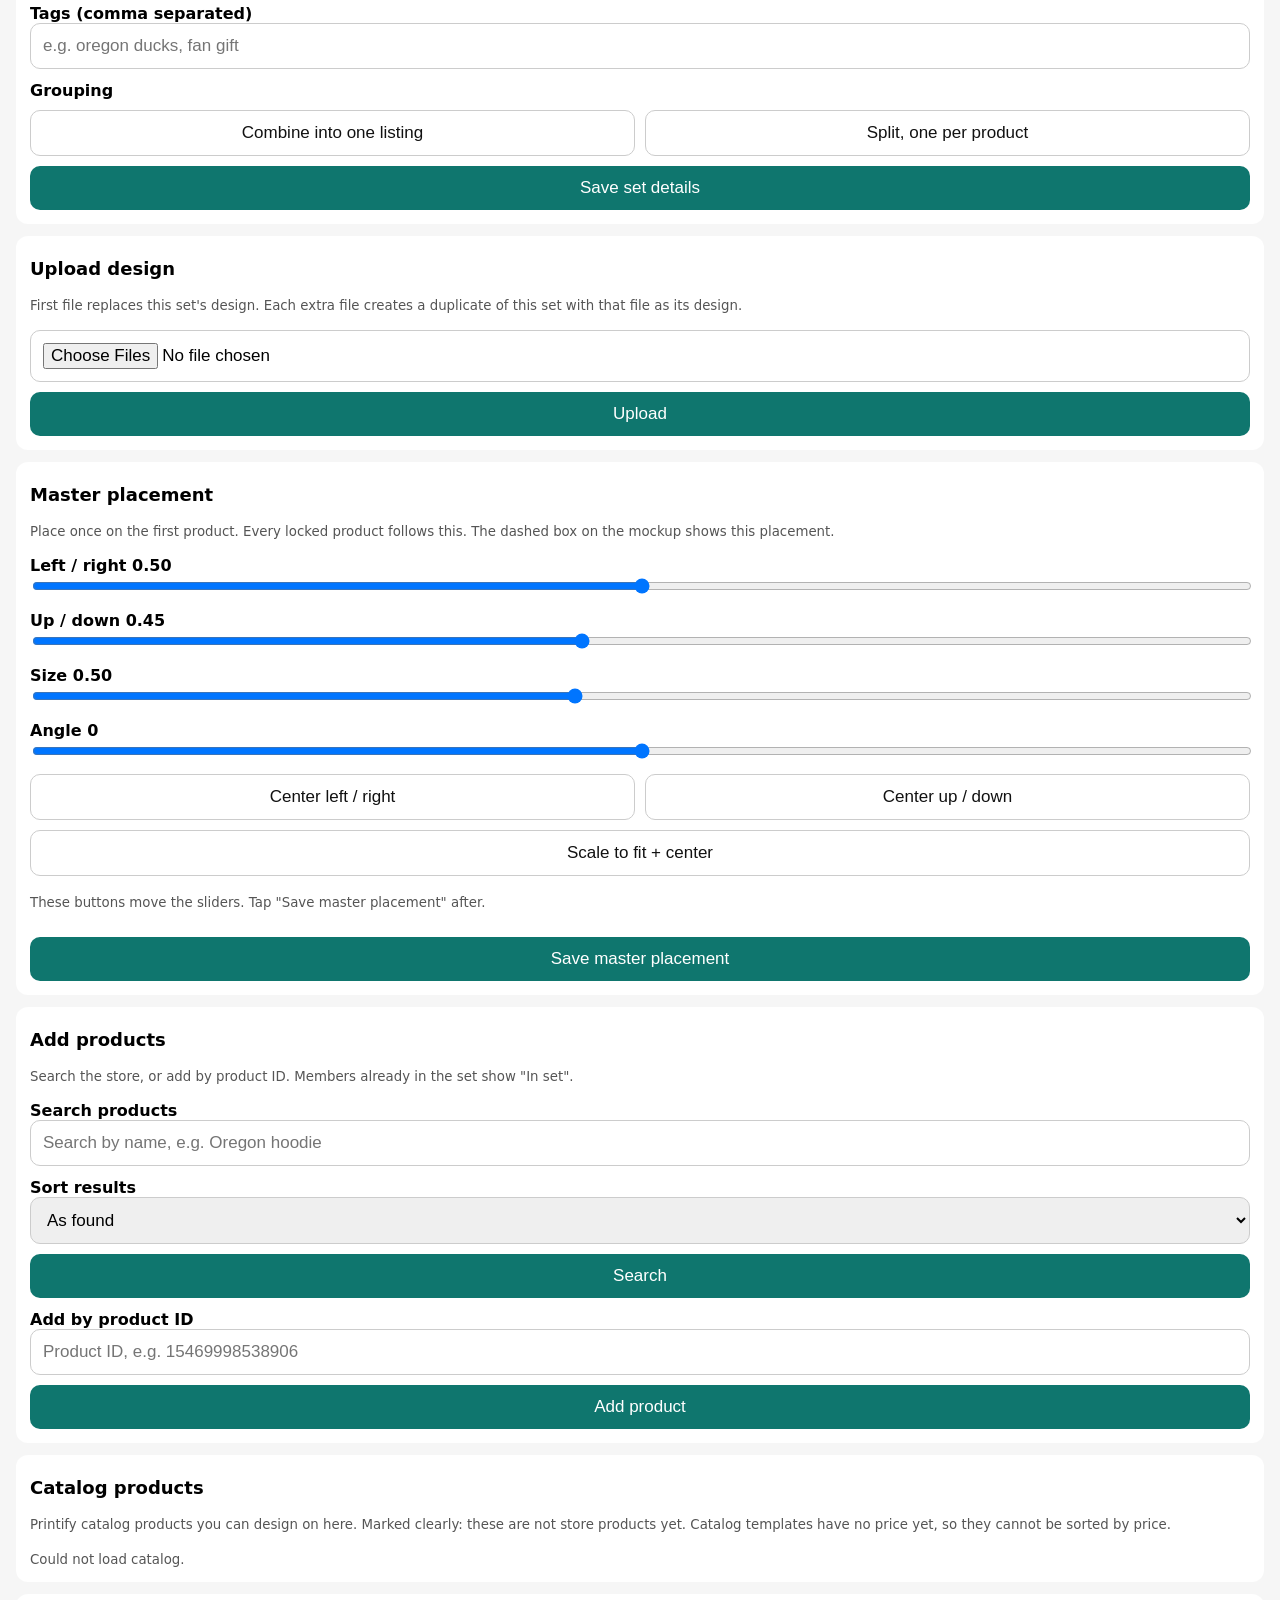
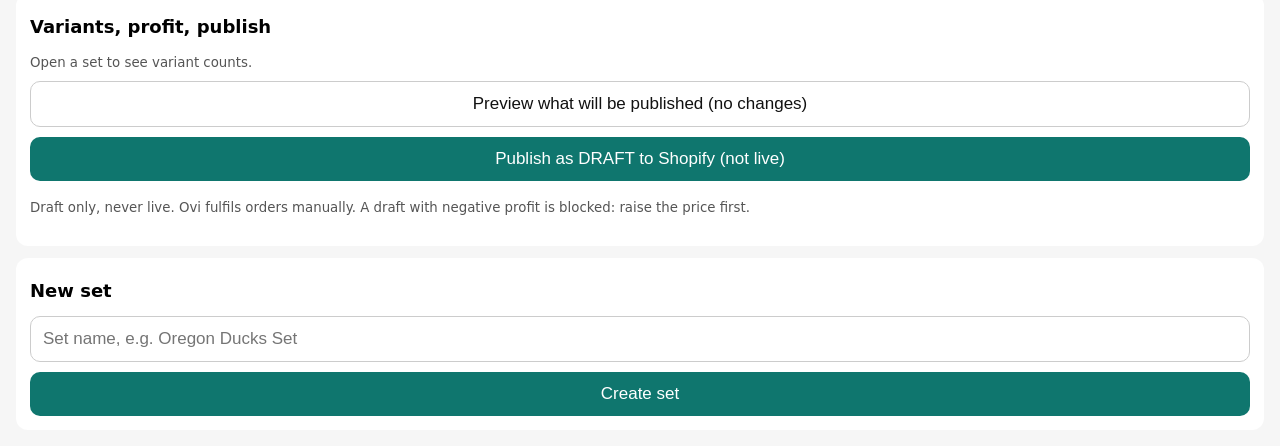
==== commit e0119883: "Add files via upload" ====
--- a/set-app-render/server/templates/index.html
+++ b/set-app-render/server/templates/index.html
@@ -52,6 +52,18 @@
 <h1>Set App</h1>
 <p><small>Build sets, place one design, publish to the whole set. Phone friendly.</small></p>
 
+<div class="card" id="authBanner" style="display:none">
+  <p class="warn" id="authBannerText"></p>
+</div>
+
+<div class="card" id="loginCard" style="display:none">
+  <h2>Log in</h2>
+  <p><small>This app is password protected. Ask Ovi for the password.</small></p>
+  <label>Password</label><input type="password" id="loginPassword" autocomplete="current-password">
+  <button onclick="doLogin()">Log in</button>
+  <div id="loginResult"></div>
+</div>
+
 <div class="card">
   <h2>Open a set</h2>
   <p><small>Tap a set to open it, then design on it below.</small></p>
@@ -62,12 +74,17 @@
 <div class="card topbar">
   <h2 id="topSetName">No set open</h2>
   <p id="draftLine"><small>Open a set to start.</small></p>
+  <p id="dirtyNote" style="display:none"><span class="warn">Unsaved changes</span></p>
   <div class="row">
-    <button class="secondary" onclick="saveDraft()">Save</button>
+    <button class="secondary" onclick="saveAll()">Save</button>
     <button onclick="publishDraft()">Publish as DRAFT to Shopify (not live)</button>
   </div>
+  <div class="row">
+    <button class="secondary" onclick="downloadSetJson()">Download set JSON</button>
+    <button class="secondary" onclick="doLogout()">Log out</button>
+  </div>
   <div id="publishStatus"></div>
-  <p><small>Save stores a draft, it does not publish. Publish creates DRAFT products only, never live. Ovi fulfils orders manually.</small></p>
+  <p><small>Save stores everything: placement, details, colours, sizes and prices. Publish creates DRAFT products only, never live. Ovi fulfils orders manually.</small></p>
 </div>
 
 <div class="editor">
@@ -79,16 +96,19 @@
     </div>
     <div class="mockupWrap" id="centreWrap">
       <div id="centreEmpty"><p style="padding:20px"><small>Open a set to see its product photo with the dashed placement box. Upload a design to see it placed on the photo.</small></p></div>
-      <img id="centreImg" alt="Product mockup" style="display:none" onload="positionPlaceBox()">
+      <img id="centreImg" alt="Product mockup" style="display:none;cursor:pointer" onclick="tapToPlace(event)" onload="positionPlaceBox()">
       <div class="placebox" id="placeBox" style="display:none"></div>
     </div>
+    <p><small>Tap the mockup to move the placement box there.</small></p>
+    <button class="secondary" onclick="previewAllMockups()">Preview all mockups</button>
+    <div id="previewAllResult"></div>
     <p id="backNote" style="display:none"><small>Back side is not printed in this app yet. FRONT is the working side. The placement box edits the front only.</small></p>
     <p id="artworkSpec"><small>No design uploaded yet.</small></p>
     <p><small>Design rule: transparent PNG only, no background. 150 DPI minimum for sharp prints (estimate at a 12 inch print width).</small></p>
     <h2>Layers</h2>
     <p><small>One design across the whole set, plus text layers. Eye hides a layer. "This product" hides it on the selected product only. "All products" deletes a text layer everywhere.</small></p>
     <div id="layersList"><small>Open a set to see layers.</small></div>
-    <details><summary>Add a text layer</summary>
+    <details id="layerFormDetails"><summary>Add a text layer</summary>
       <label>Text</label><input id="layerText" placeholder="e.g. GO DUCKS">
       <label>Font</label><select id="layerFont"><option value="sans">Sans</option><option value="serif">Serif</option><option value="mono">Mono</option></select>
       <label>Size (pixels)</label><input id="layerSize" inputmode="numeric" value="120">
@@ -96,7 +116,10 @@
       <label>Lettercase</label><select id="layerCase"><option value="none">As typed</option><option value="upper">UPPERCASE</option><option value="lower">lowercase</option></select>
       <label>Rotation (degrees, -180 to 180)</label><input id="layerRotation" inputmode="decimal" value="0">
       <label>Opacity (0 to 100%)</label><input type="range" id="layerOpacity" min="0" max="100" value="100">
-      <button class="secondary" onclick="addTextLayer()">Add text layer</button>
+      <label>Left / right <span id="layerXVal">0.50</span></label><input type="range" id="layerX" min="0" max="1" step="0.01" value="0.5" oninput="document.getElementById('layerXVal').textContent=(+this.value).toFixed(2)">
+      <label>Up / down <span id="layerYVal">0.47</span></label><input type="range" id="layerY" min="0" max="1" step="0.01" value="0.47" oninput="document.getElementById('layerYVal').textContent=(+this.value).toFixed(2)">
+      <button class="secondary" id="layerSubmitBtn" onclick="addTextLayer()">Add text layer</button>
+      <button class="secondary" id="layerCancelBtn" style="display:none" onclick="cancelLayerEdit()">Cancel edit</button>
       <div id="layerResult"></div>
     </details>
   </div>
@@ -132,6 +155,7 @@
 
 <div class="card">
   <h2>Upload design</h2>
+  <p><small>First file replaces this set's design. Each extra file creates a duplicate of this set with that file as its design.</small></p>
   <input type="file" id="designFile" accept="image/*" multiple>
   <button onclick="uploadDesign()">Upload</button>
   <div id="uploadResult"></div>
@@ -146,6 +170,8 @@
   <input type="range" id="y" min="0" max="1" step="0.01" value="0.45" oninput="showVals()">
   <label>Size <span id="sVal">0.50</span></label>
   <input type="range" id="s" min="0.1" max="1" step="0.01" value="0.5" oninput="showVals()">
+  <label>Angle <span id="angleVal">0</span></label>
+  <input type="range" id="angle" min="-180" max="180" step="1" value="0" oninput="showVals()">
   <div class="row">
     <button class="secondary" onclick="aidCenterH()">Center left / right</button>
     <button class="secondary" onclick="aidCenterV()">Center up / down</button>
@@ -198,6 +224,101 @@
 let selectedPid = null;
 let viewSide = 'front';
 let lastSearchResults = [];
+let csrfToken = null;
+let dirty = false;
+let editingLayerId = null;
+// CSRF + login handling: every POST carries the session token; a 401
+// anywhere opens the login form instead of failing silently.
+const _realFetch = window.fetch.bind(window);
+async function ensureCsrf() {
+  if (csrfToken) return csrfToken;
+  const r = await _realFetch('/api/csrf-token');
+  const j = await r.json();
+  csrfToken = j.csrf_token;
+  return csrfToken;
+}
+window.fetch = async function(url, opts) {
+  opts = opts || {};
+  const method = (opts.method || 'GET').toUpperCase();
+  if (method === 'POST') {
+    const token = await ensureCsrf();
+    opts.headers = Object.assign({}, opts.headers, {'X-CSRF-Token': token});
+    let r = await _realFetch(url, opts);
+    if (r.status === 403) {
+      csrfToken = null;
+      const token2 = await ensureCsrf();
+      opts.headers = Object.assign({}, opts.headers, {'X-CSRF-Token': token2});
+      r = await _realFetch(url, opts);
+    }
+    if (r.status === 401) showLoginForm();
+    return r;
+  }
+  const r = await _realFetch(url, opts);
+  if (r.status === 401) showLoginForm();
+  return r;
+};
+function showLoginForm() {
+  document.getElementById('loginCard').style.display = 'block';
+}
+function markDirty() {
+  dirty = true;
+  document.getElementById('dirtyNote').style.display = 'block';
+}
+function clearDirty() {
+  dirty = false;
+  document.getElementById('dirtyNote').style.display = 'none';
+}
+document.addEventListener('input', function(e) {
+  const t = e.target;
+  if (!t || !t.id) return;
+  if (['productSearch', 'setName', 'loginPassword', 'productId'].indexOf(t.id) !== -1) return;
+  if (t.tagName === 'INPUT' || t.tagName === 'SELECT' || t.tagName === 'TEXTAREA') markDirty();
+});
+document.addEventListener('change', function(e) {
+  const t = e.target;
+  if (!t || !t.id) return;
+  if (['productSearch', 'setName', 'loginPassword', 'productId'].indexOf(t.id) !== -1) return;
+  if (t.tagName === 'INPUT' || t.tagName === 'SELECT' || t.tagName === 'TEXTAREA') markDirty();
+});
+async function checkAuth() {
+  try {
+    const r = await fetch('/api/auth-status');
+    const j = await r.json();
+    if (!j.password_configured) {
+      document.getElementById('authBannerText').textContent = 'Warning: no app password is set, so anyone with this link can edit sets. Set SET_APP_PASSWORD on the server.';
+      document.getElementById('authBanner').style.display = 'block';
+    } else if (!j.authenticated) {
+      showLoginForm();
+    }
+  } catch (e) {}
+}
+async function doLogin() {
+  const pw = document.getElementById('loginPassword').value;
+  const box = document.getElementById('loginResult');
+  try {
+    const r = await fetch('/api/login', { method: 'POST', headers: {'Content-Type': 'application/json'}, body: JSON.stringify({ password: pw }) });
+    const j = await r.json();
+    if (!r.ok) { box.innerHTML = '<p class="warn">' + esc(j.error || 'Login failed.') + '</p>'; return; }
+    document.getElementById('loginCard').style.display = 'none';
+    document.getElementById('loginPassword').value = '';
+    loadSetList();
+    loadCatalogTemplates();
+  } catch (e) { box.innerHTML = '<p class="warn">Login failed. Try again.</p>'; }
+}
+async function doLogout() {
+  try { await fetch('/api/logout', { method: 'POST', headers: {'Content-Type': 'application/json'}, body: JSON.stringify({}) }); } catch (e) {}
+  currentSet = null;
+  showLoginForm();
+}
+function downloadSetJson() {
+  if (!currentSet) return alert('Open a set first.');
+  const blob = new Blob([JSON.stringify(currentSet, null, 2)], { type: 'application/json' });
+  const a = document.createElement('a');
+  a.href = URL.createObjectURL(blob);
+  a.download = currentSet.id + '.json';
+  a.click();
+  URL.revokeObjectURL(a.href);
+}
 function esc(s) {
   return String(s).replace(/&/g, '&amp;').replace(/</g, '&lt;').replace(/>/g, '&gt;').replace(/"/g, '&quot;').replace(/'/g, '&#39;');
 }
@@ -224,8 +345,37 @@
     const label = esc(s.name) + ' (' + n + (n === 1 ? ' product' : ' products') + ')';
     const cls = currentSet && currentSet.id === s.id ? '' : 'secondary';
     const suffix = currentSet && currentSet.id === s.id ? ' (open)' : '';
-    return '<button class="' + cls + '" onclick="selectSet(\'' + esc(s.id) + '\')">' + label + suffix + '</button>';
+    return '<div style="display:flex;gap:8px;margin-top:8px"><button style="flex:1;margin-top:0" class="' + cls + '" onclick="selectSet(\'' + esc(s.id) + '\')">' + label + suffix + '</button>'
+      + '<button class="secondary" style="width:auto;margin-top:0" onclick="duplicateSet(\'' + esc(s.id) + '\')">Duplicate</button>'
+      + '<button class="danger" style="width:auto;margin-top:0" onclick="deleteSet(\'' + esc(s.id) + '\')">Delete</button></div>';
   }).join('');
+}
+async function duplicateSet(id) {
+  try {
+    const r = await fetch('/api/sets/' + id + '/duplicate', { method: 'POST', headers: {'Content-Type': 'application/json'}, body: JSON.stringify({}) });
+    const j = await r.json();
+    if (!r.ok) throw new Error(j.error || 'Duplicate failed.');
+    allSets.push(j);
+    selectSet(j.id);
+  } catch (e) { alert(e.message); }
+}
+async function deleteSet(id) {
+  if (!confirm('Delete this set? This cannot be undone.')) return;
+  try {
+    const r = await fetch('/api/sets/' + id + '/delete', { method: 'POST', headers: {'Content-Type': 'application/json'}, body: JSON.stringify({}) });
+    const j = await r.json();
+    if (!r.ok) throw new Error(j.error || 'Delete failed.');
+    allSets = allSets.filter(function(s) { return s.id !== id; });
+    if (currentSet && currentSet.id === id) {
+      currentSet = null;
+      selectedPid = null;
+      document.getElementById('topSetName').textContent = 'No set open';
+      document.getElementById('productsHeader').textContent = 'PRODUCTS (0)';
+      document.getElementById('products').innerHTML = '<small>No set selected yet. Create a set first.</small>';
+    }
+    renderSetList();
+    updateCurrentSetLine();
+  } catch (e) { alert(e.message); }
 }
 async function loadSetList() {
   const box = document.getElementById('setList');
@@ -250,6 +400,9 @@
   return (currentSet && currentSet.master_placement) || { x: 0.5, y: 0.45, scale: 0.5, angle: 0 };
 }
 function selectSet(id) {
+  if (dirty && currentSet && currentSet.id !== id) {
+    if (!confirm('Switch set without saving? Unsaved changes will be lost.')) return;
+  }
   const found = allSets.filter(function(s) { return s.id === id; })[0];
   if (!found) return;
   currentSet = found;
@@ -258,7 +411,13 @@
   document.getElementById('x').value = (mp.x === undefined ? 0.5 : mp.x);
   document.getElementById('y').value = (mp.y === undefined ? 0.45 : mp.y);
   document.getElementById('s').value = (mp.scale === undefined ? 0.5 : mp.scale);
+  document.getElementById('angle').value = (mp.angle === undefined ? 0 : mp.angle);
+  document.getElementById('layerX').value = (mp.x === undefined ? 0.5 : mp.x);
+  document.getElementById('layerY').value = (mp.y === undefined ? 0.47 : mp.y);
+  document.getElementById('layerXVal').textContent = (+document.getElementById('layerX').value).toFixed(2);
+  document.getElementById('layerYVal').textContent = (+document.getElementById('layerY').value).toFixed(2);
   showVals();
+  clearDirty();
   updateCurrentSetLine();
   renderSetList();
   renderProducts();
@@ -275,6 +434,8 @@
   document.getElementById('xVal').textContent = (+document.getElementById('x').value).toFixed(2);
   document.getElementById('yVal').textContent = (+document.getElementById('y').value).toFixed(2);
   document.getElementById('sVal').textContent = (+document.getElementById('s').value).toFixed(2);
+  document.getElementById('angleVal').textContent = (+document.getElementById('angle').value).toFixed(0);
+  positionPlaceBox();
 }
 async function createSet() {
   const name = document.getElementById('setName').value.trim();
@@ -329,6 +490,28 @@
   if (!url) return '<span class="thumb" style="display:inline-block"></span>';
   return '<img class="thumb" src="' + esc(url) + '" alt="">';
 }
+function priceRangeOf(p) {
+  const prices = [];
+  const vp = p.variant_prices || {};
+  Object.keys(vp).forEach(function(k) {
+    const n = parseFloat(vp[k]);
+    if (!isNaN(n)) prices.push(n);
+  });
+  if (!prices.length) return null;
+  const lo = Math.min.apply(null, prices), hi = Math.max.apply(null, prices);
+  return lo === hi ? lo.toFixed(2) : lo.toFixed(2) + ' to ' + hi.toFixed(2);
+}
+function mockupIsCurrent(p) {
+  if (!currentSet) return true;
+  const dv = currentSet.design_version === undefined ? 1 : currentSet.design_version;
+  const mockups = p.mockups || [];
+  const display = (p.hero_image && mockups.indexOf(p.hero_image) !== -1) ? p.hero_image : (mockups[0] || null);
+  if (!display) return true;
+  if (display.indexOf('/static/mockups/') !== 0) return true;
+  const versions = p.mockup_versions || {};
+  if (versions[display] === dv) return true;
+  return p.mockup_version === dv;
+}
 function renderProducts() {
   const box = document.getElementById('products');
   if (!currentSet) { box.innerHTML = '<small>No set selected yet. Create a set first.</small>'; return; }
@@ -341,12 +524,22 @@
     const badge = p.kind === 'catalog' ? ' <span class="badge">Catalog template, not a store product yet</span>' : '';
     const vc = variantCountOf(p);
     const profit = profitOf(p);
+    const range = priceRangeOf(p);
+    let priceLine;
+    if (p.sale_price !== undefined && p.sale_price !== null && p.sale_price !== '') {
+      priceLine = '<small>Selling price: ' + money(p.sale_price) + ' | Unit cost: ' + money(p.base_cost) + '</small>';
+      if (range) priceLine += '<br><small class="warn">This replaces the store\'s per-variant prices for all variants.</small>';
+    } else if (range) {
+      priceLine = '<small>Price: ' + range + ' (from the store listing) | Unit cost: ' + money(p.base_cost) + '</small>';
+    } else {
+      priceLine = '<small>Selling price: not set | Unit cost: ' + money(p.base_cost) + '</small>';
+    }
     const profitLine = profit === null ? '<small>Profit: set sale price and base cost below.</small>'
       : (profit < 0 ? '<span class="warn">Profit: ' + profit.toFixed(2) + ' (negative, publish blocked)</span>'
       : '<span class="ok">Profit: ' + profit.toFixed(2) + ' per item</span>');
-    const defaultColor = (p.colours && p.colours[0]) ? esc(p.colours[0]) : 'not set';
+    const defaultColor = esc(p.default_color || (p.colours && p.colours[0]) || 'not set');
     const swatches = (p.colours || []).map(function(c) {
-      return '<span class="swatch" title="' + esc(c) + '" style="background:' + swatchHex(c) + '"></span>';
+      return '<span class="swatch" title="' + esc(c) + '" style="background:' + swatchHex(c) + ';cursor:pointer" onclick="event.stopPropagation();toggleSwatch(\'' + esc(p.product_id) + '\', \'' + esc(c) + '\')"></span>';
     }).join('');
     const colourOpts = p.all_colours || p.colours || [];
     const sizeOpts = p.all_sizes || p.sizes || [];
@@ -373,27 +566,47 @@
         + '<button class="secondary" onclick="reorderMockup(\'' + esc(p.product_id) + '\', ' + i + ', 1)">Down</button></div>';
     }).join('');
     const reorderBlock = ((p.mockups || []).length >= 2)
-      ? '<div><h3>Mockup order</h3><p><small>Use Up / Down to reorder mockups. First is the storefront image when no hero is picked.</small></p>' + reorderRows + '</div>'
+      ? '<div><h3>Mockup order</h3><p><small>Hero is the first Shopify image by definition; reorder changes the rest.</small></p>' + reorderRows + '</div>'
       : '';
+    const staleNote = (!mockupIsCurrent(p))
+      ? '<p><span class="warn">Mockup outdated: tap Preview mockup again before publishing.</span></p>' : '';
+    const defColOpts = (p.colours || []).map(function(c) {
+      const sel = (p.default_color || p.colours[0]) === c ? ' selected' : '';
+      return '<option value="' + esc(c) + '"' + sel + '>' + esc(c) + '</option>';
+    }).join('');
+    const refreshBtn = p.kind === 'catalog' ? '' : '<button class="secondary" onclick="refreshProduct(\'' + esc(p.product_id) + '\')">Refresh from Shopify</button>';
+    let placementBlock = '';
+    if (!p.locked) {
+      const pl = p.override_placement || effectivePlacementOf(p);
+      placementBlock = '<div onclick="event.stopPropagation()"><h3>This product\'s placement</h3>'
+        + '<label>Left / right</label><input type="range" id="px-' + sid + '" min="0" max="1" step="0.01" value="' + (pl.x === undefined ? 0.5 : pl.x) + '">'
+        + '<label>Up / down</label><input type="range" id="py-' + sid + '" min="0" max="1" step="0.01" value="' + (pl.y === undefined ? 0.45 : pl.y) + '">'
+        + '<label>Size</label><input type="range" id="ps-' + sid + '" min="0.1" max="1" step="0.01" value="' + (pl.scale === undefined ? 0.5 : pl.scale) + '">'
+        + '<label>Angle</label><input type="range" id="pa-' + sid + '" min="-180" max="180" step="1" value="' + (pl.angle === undefined ? 0 : pl.angle) + '">'
+        + '<button class="secondary" onclick="saveProductPlacement(\'' + esc(p.product_id) + '\')">Save placement for this product</button></div>';
+    }
     return '<div class="prodcard' + (isSel ? ' selected' : '') + '" onclick="selectProduct(\'' + esc(p.product_id) + '\')">'
       + '<div style="display:flex;gap:10px;align-items:flex-start">' + productThumb(p)
       + '<div style="flex:1;min-width:0"><b style="overflow-wrap:anywhere">' + title + '</b>' + badge
-      + '<br><small>Selling price: ' + money(p.sale_price) + ' | Unit cost: ' + money(p.base_cost) + ' | ' + profitLine + '</small>'
+      + '<br>' + priceLine + ' | ' + profitLine
       + '<br><small>Default color: ' + defaultColor + ' | ' + (p.locked ? 'Locked' : 'Unlocked') + ' | Variants: ' + (vc === null ? 'not set' : vc) + '</small>'
       + '<div class="swatches">' + swatches + '</div></div>'
       + '<button class="secondary iconbtn" title="Remove from set" onclick="event.stopPropagation();removeProduct(\'' + esc(p.product_id) + '\')">X</button></div>'
+      + staleNote
       + '<div class="row" onclick="event.stopPropagation()"><button class="secondary" onclick="toggleLock(\'' + esc(p.product_id) + '\', ' + p.locked + ')">' + action + '</button>'
       + '<button class="secondary" onclick="previewMockup(\'' + esc(p.product_id) + '\')">Preview mockup</button></div>'
       + '<div id="preview-' + sid + '"></div>'
+      + placementBlock
       + '<details onclick="event.stopPropagation()"><summary>Pick colors</summary>'
-      + '<p><small>Colours (tick to include):</small></p><div class="chips">' + colourChips + '</div>'
+      + '<p><small>Colours (tick to include, or tap a swatch above):</small></p><div class="chips">' + colourChips + '</div>'
       + '<p><small>Sizes (tick to include):</small></p><div class="chips">' + sizeChips + '</div>'
       + '<button class="secondary" onclick="saveVariants(\'' + esc(p.product_id) + '\')">Save colours + sizes</button>'
+      + '<label>Default color</label><select id="defcol-' + sid + '" onchange="saveDefaultColor(\'' + esc(p.product_id) + '\')">' + defColOpts + '</select>'
       + '<label>Sale price</label><input id="sale-' + sid + '" inputmode="decimal" placeholder="e.g. 27.99" value="' + (p.sale_price === undefined || p.sale_price === null ? '' : esc(p.sale_price)) + '">'
-      + '<label>Compare-at price (optional)</label><input id="cmp-' + sid + '" inputmode="decimal" placeholder="e.g. 34.99" value="' + (p.compare_at_price === undefined || p.compare_at_price === null ? '' : esc(p.compare_at_price)) + '">'
+      + '<label>Compare-at price (optional, must be higher than sale)</label><input id="cmp-' + sid + '" inputmode="decimal" placeholder="e.g. 34.99" value="' + (p.compare_at_price === undefined || p.compare_at_price === null ? '' : esc(p.compare_at_price)) + '">'
       + '<label>Base cost</label><input id="cost-' + sid + '" inputmode="decimal" placeholder="e.g. 12.50" value="' + (p.base_cost === undefined || p.base_cost === null ? '' : esc(p.base_cost)) + '">'
       + '<button class="secondary" onclick="savePricing(\'' + esc(p.product_id) + '\')">Save price</button>'
-      + '<div id="priceResult-' + sid + '"></div></details>'
+      + '<div id="priceResult-' + sid + '"></div>' + refreshBtn + '</details>'
       + (mockups.length ? '<details onclick="event.stopPropagation()"><summary>Mockups + hero</summary><label>Main image for the listing</label><select id="hero-' + sid + '">' + heroOpts + '</select><button class="secondary" onclick="saveHero(\'' + esc(p.product_id) + '\')">Save hero</button></details>' : '')
       + reorderBlock
       + '</div>';
@@ -410,6 +623,78 @@
   syncCache(); updateCurrentSetLine(); renderSetList(); renderProducts();
   renderVariantCount(); renderPublishStatus(); renderDraftLine();
   renderCentreMockup(); renderArtworkSpec(); renderLayers();
+  clearDirty();
+}
+async function saveAll() {
+  if (!currentSet) return alert('Create a set first.');
+  const products = (currentSet.products || []).map(function(p) {
+    const sid = safeId(p.product_id);
+    const colours = [], sizes = [];
+    document.querySelectorAll('input[data-prod="' + p.product_id + '"]').forEach(function(cb) {
+      if (!cb.checked) return;
+      if (cb.getAttribute('data-kind') === 'colour') colours.push(cb.value); else sizes.push(cb.value);
+    });
+    const saleEl = document.getElementById('sale-' + sid);
+    const cmpEl = document.getElementById('cmp-' + sid);
+    const costEl = document.getElementById('cost-' + sid);
+    return {
+      product_id: p.product_id,
+      colours: colours,
+      sizes: sizes,
+      sale_price: saleEl ? saleEl.value.trim() : '',
+      compare_at_price: cmpEl ? cmpEl.value.trim() : '',
+      base_cost: costEl ? costEl.value.trim() : ''
+    };
+  });
+  const body = {
+    placement: { x: +document.getElementById('x').value, y: +document.getElementById('y').value, scale: +document.getElementById('s').value, angle: +document.getElementById('angle').value },
+    details: {
+      name: document.getElementById('detailName').value.trim(),
+      slug: document.getElementById('detailSlug').value.trim(),
+      description: document.getElementById('detailDesc').value.trim(),
+      tags: document.getElementById('detailTags').value.trim(),
+      grouping: currentSet.grouping || 'combine'
+    },
+    products: products
+  };
+  try {
+    const j = await postSet('/save-all', body);
+    refreshAfterSet(j);
+  } catch (e) { alert(e.message); }
+}
+function toggleSwatch(pid, colour) {
+  const cb = document.querySelector('input[data-prod="' + pid + '"][data-kind="colour"][value="' + colour + '"]');
+  if (cb) { cb.checked = !cb.checked; markDirty(); }
+}
+async function saveDefaultColor(pid) {
+  if (!currentSet) return;
+  const sid = safeId(pid);
+  const colour = document.getElementById('defcol-' + sid).value;
+  try {
+    const j = await postSet('/products/' + encodeURIComponent(pid) + '/default-color', { colour: colour });
+    refreshAfterSet(j);
+  } catch (e) { alert(e.message); }
+}
+async function saveProductPlacement(pid) {
+  if (!currentSet) return;
+  const sid = safeId(pid);
+  const placement = {
+    x: +document.getElementById('px-' + sid).value,
+    y: +document.getElementById('py-' + sid).value,
+    scale: +document.getElementById('ps-' + sid).value,
+    angle: +document.getElementById('pa-' + sid).value
+  };
+  try {
+    const j = await postSet('/products/' + encodeURIComponent(pid) + '/lock', { locked: false, placement: placement });
+    refreshAfterSet(j);
+  } catch (e) { alert(e.message); }
+}
+async function refreshProduct(pid) {
+  if (!currentSet) return;
+  try {
+    const j = await postSet('/products/' + encodeURIComponent(pid) + '/refresh', {});
+    refreshAfterSet(j);
+  } catch (e) { alert(e.message); }
 }
 async function saveVariants(pid) {
   if (!currentSet) return alert('Create a set first.');
@@ -474,7 +759,14 @@
   const box = document.getElementById('preview-' + sid);
   box.innerHTML = '<small>Making preview...</small>';
   const p = currentSet.products.filter(function(x) { return x.product_id === pid; })[0];
-  let photo = (p && (p.hero_image || (p.images || [])[0] || p.image || p._photo)) || '';
+  let photo = '';
+  // Prefer the BARE photo (never a rendered mockup) as render input.
+  try {
+    const pr = await fetch('/api/sets/' + currentSet.id + '/products/' + encodeURIComponent(pid) + '/photo?bare=1');
+    const pj = await pr.json();
+    if (pj.photo) photo = pj.photo;
+  } catch (e) {}
+  if (!photo) photo = (p && (p.image || (p.images || [])[0] || p._photo)) || '';
   if (!photo) {
     try {
       const pr = await fetch('/api/sets/' + currentSet.id + '/products/' + encodeURIComponent(pid) + '/photo');
@@ -490,6 +782,7 @@
     const r = await fetch('/api/sets/' + currentSet.id + '/mockups', { method: 'POST', headers: {'Content-Type': 'application/json'}, body: JSON.stringify(body) });
     const j = await r.json();
     if (!r.ok) throw new Error(j.error || 'Preview failed.');
+    if (j.errors && j.errors[pid]) throw new Error(j.errors[pid]);
     const url = j.mockups[pid];
     currentSet.products.forEach(function(x) { if (x.product_id === pid) { x.mockups = [url]; if (!x.hero_image) x.hero_image = url; } });
     box.innerHTML = '<small class="ok">Preview ready. See the Design panel above.</small>';
@@ -497,6 +790,36 @@
     renderProducts();
     renderCentreMockup();
   } catch (e) { box.innerHTML = '<small>' + esc(e.message) + '</small>'; }
+}
+async function previewAllMockups() {
+  if (!currentSet) return alert('Create a set first.');
+  const box = document.getElementById('previewAllResult');
+  box.innerHTML = '<small>Rendering every product...</small>';
+  let ok = 0, fail = 0;
+  const first = selectedPid;
+  for (let i = 0; i < currentSet.products.length; i++) {
+    const pid = currentSet.products[i].product_id;
+    const before = document.getElementById('preview-' + safeId(pid));
+    await previewMockup(pid);
+    const txt = before ? before.textContent : '';
+    if (txt.indexOf('Preview ready') !== -1) ok++; else fail++;
+  }
+  selectedPid = currentSet.products[0] ? currentSet.products[0].product_id : first;
+  renderProducts();
+  renderCentreMockup();
+  box.innerHTML = '<p><small class="ok">' + ok + ' mockup(s) ready</small>' + (fail ? ' <span class="warn">' + fail + ' failed, see each product card</span>' : '') + '</p>';
+}
+function tapToPlace(ev) {
+  if (!currentSet) return;
+  const img = document.getElementById('centreImg');
+  const rect = img.getBoundingClientRect();
+  if (!rect.width || !rect.height) return;
+  const x = (ev.clientX - rect.left) / rect.width;
+  const y = (ev.clientY - rect.top) / rect.height;
+  document.getElementById('x').value = Math.min(1, Math.max(0, x)).toFixed(2);
+  document.getElementById('y').value = Math.min(1, Math.max(0, y)).toFixed(2);
+  showVals();
+  markDirty();
 }
 function aidCenterH() { document.getElementById('x').value = 0.5; showVals(); }
 function aidCenterV() { document.getElementById('y').value = 0.5; showVals(); }
@@ -579,6 +902,7 @@
   box.style.height = hPct + '%';
   box.style.left = (pl.x * 100 - wPct / 2) + '%';
   box.style.top = (pl.y * 100 - hPct / 2) + '%';
+  box.style.transform = 'rotate(' + (pl.angle || 0) + 'deg)';
 }
 function renderArtworkSpec() {
   const box = document.getElementById('artworkSpec');
@@ -597,14 +921,50 @@
   rows.push('<div class="layerrow"><span><b>Design</b><small> (whole set)</small>' + (currentSet.design_url ? '' : ' <small>none uploaded</small>') + '</span>'
     + (sel ? '<button class="secondary" onclick="toggleDesignHide(\'' + esc(sel.product_id) + '\')">' + (sel.hide_design ? 'Show on this product' : 'Hide on this product') + '</button>' : '')
     + '<button class="danger" onclick="removeDesign()">Remove design</button></div>');
-  (currentSet.text_layers || []).forEach(function(l) {
+  (currentSet.text_layers || []).forEach(function(l, idx) {
     const eye = l.hidden ? 'Show' : 'Hide';
-    rows.push('<div class="layerrow"><span><b>Text:</b> ' + esc(l.content) + ' <small>(' + esc(l.font) + ', ' + l.size + 'px, ' + esc(l.colour) + (l.hidden ? ', hidden' : '') + ')</small></span>'
+    const pos = (l.x !== undefined && l.y !== undefined) ? ' @ ' + (+l.x).toFixed(2) + ', ' + (+l.y).toFixed(2) : ' (centred on placement)';
+    rows.push('<div class="layerrow"><span><b>Text:</b> ' + esc(l.content) + ' <small>(' + esc(l.font) + ', ' + l.size + 'px, ' + esc(l.colour) + pos + (l.hidden ? ', hidden' : '') + ')</small></span>'
       + '<button class="secondary" onclick="toggleLayerEye(\'' + esc(l.id) + '\')">' + eye + '</button>'
+      + '<button class="secondary" onclick="editLayer(\'' + esc(l.id) + '\')">Edit</button>'
+      + '<button class="secondary" onclick="moveLayer(\'' + esc(l.id) + '\', -1)">Up</button>'
+      + '<button class="secondary" onclick="moveLayer(\'' + esc(l.id) + '\', 1)">Down</button>'
       + (sel ? '<button class="secondary" onclick="hideLayerOnProduct(\'' + esc(sel.product_id) + '\', \'' + esc(l.id) + '\')">This product</button>' : '')
       + '<button class="danger" onclick="deleteLayer(\'' + esc(l.id) + '\')">All products</button></div>');
   });
   box.innerHTML = rows.join('');
+}
+function editLayer(lid) {
+  const l = (currentSet.text_layers || []).filter(function(x) { return x.id === lid; })[0];
+  if (!l) return;
+  editingLayerId = lid;
+  document.getElementById('layerText').value = l.content || '';
+  document.getElementById('layerFont').value = l.font || 'sans';
+  document.getElementById('layerSize').value = l.size || 120;
+  document.getElementById('layerColour').value = l.colour || '#111111';
+  document.getElementById('layerCase').value = l.lettercase || 'none';
+  document.getElementById('layerRotation').value = l.rotation || 0;
+  document.getElementById('layerOpacity').value = l.opacity === undefined ? 100 : Math.round(l.opacity * 100);
+  document.getElementById('layerX').value = l.x === undefined ? 0.5 : l.x;
+  document.getElementById('layerY').value = l.y === undefined ? 0.47 : l.y;
+  document.getElementById('layerXVal').textContent = (+document.getElementById('layerX').value).toFixed(2);
+  document.getElementById('layerYVal').textContent = (+document.getElementById('layerY').value).toFixed(2);
+  document.getElementById('layerSubmitBtn').textContent = 'Save layer edit';
+  document.getElementById('layerCancelBtn').style.display = 'inline-block';
+  document.getElementById('layerFormDetails').open = true;
+  document.getElementById('layerFormDetails').scrollIntoView();
+}
+function cancelLayerEdit() {
+  editingLayerId = null;
+  document.getElementById('layerSubmitBtn').textContent = 'Add text layer';
+  document.getElementById('layerCancelBtn').style.display = 'none';
+}
+async function moveLayer(lid, dir) {
+  if (!currentSet) return;
+  try {
+    const j = await postSet('/layers/' + encodeURIComponent(lid) + '/move', { direction: dir });
+    refreshAfterSet(j);
+  } catch (e) { alert(e.message); }
 }
 async function addTextLayer() {
   if (!currentSet) return alert('Create a set first.');
@@ -615,12 +975,22 @@
     colour: document.getElementById('layerColour').value,
     lettercase: document.getElementById('layerCase').value,
     rotation: document.getElementById('layerRotation').value,
-    opacity: document.getElementById('layerOpacity').value
+    opacity: document.getElementById('layerOpacity').value,
+    x: document.getElementById('layerX').value,
+    y: document.getElementById('layerY').value
   };
   try {
-    const j = await postSet('/layers', body);
-    refreshAfterSet(j.set);
-    document.getElementById('layerResult').innerHTML = '<p class="ok">Text layer added. Re-run Preview mockup to see it.</p>';
+    let j;
+    if (editingLayerId) {
+      j = await postSet('/layers/' + encodeURIComponent(editingLayerId) + '/edit', body);
+      refreshAfterSet(j);
+      cancelLayerEdit();
+      document.getElementById('layerResult').innerHTML = '<p class="ok">Text layer updated. Re-run Preview mockup to see it.</p>';
+    } else {
+      j = await postSet('/layers', body);
+      refreshAfterSet(j.set);
+      document.getElementById('layerResult').innerHTML = '<p class="ok">Text layer added. Re-run Preview mockup to see it.</p>';
+    }
   } catch (e) { document.getElementById('layerResult').innerHTML = '<p class="warn">' + esc(e.message) + '</p>'; }
 }
 async function toggleLayerEye(lid) {
@@ -768,8 +1138,13 @@
   box.innerHTML = '<small>Checking...</small>';
   try {
     const j = await postSet('/publish-draft', { dry_run: true });
-    const names = j.products.map(function(p) { return esc(p.title) + ' (' + p.variants.length + ' variants)'; }).join('<br>');
-    box.innerHTML = '<p class="ok">Preview only, nothing created.</p><p>' + names + '</p><p><small>' + esc(j.note) + '</small></p>';
+    const rows = (j.checklist || j.products).map(function(p) {
+      const variants = p.variants && p.variants.length !== undefined ? p.variants.length : p.variants;
+      const ready = p.ready !== undefined ? p.ready : true;
+      return '<div class="layerrow"><span>' + esc(p.title) + ' (' + variants + ' variants, profit ' + (p.profit === null || p.profit === undefined ? 'not set' : p.profit) + ')</span><span>' + (ready ? '<span class="ok">Ready</span>' : '<span class="warn">Not ready</span>') + '</span></div>';
+    }).join('');
+    const warns = (j.warnings || []).map(function(w) { return '<p><small class="warn">' + esc(w) + '</small></p>'; }).join('');
+    box.innerHTML = '<p class="ok">Preview only, nothing created.</p>' + rows + warns + '<p><small>' + esc(j.note) + '</small></p>';
   } catch (e) { box.innerHTML = '<p class="warn">' + esc(e.message) + '</p>'; }
 }
 async function publishDraft() {
@@ -781,7 +1156,26 @@
     const j = await postSet('/publish-draft', {});
     currentSet.publish_state = 'published_draft'; currentSet.artwork_locked = true;
     renderPublishStatus(); renderDraftLine();
-    box.innerHTML = '<p class="ok">Published as draft. Shopify IDs: ' + esc((j.shopify_ids || []).join(', ')) + '</p>';
+    const ids = j.shopify_ids || [];
+    let html = '<p class="ok">Published as draft. Shopify IDs: ' + esc(ids.join(', ')) + '</p>';
+    if (j.partial) html += '<p class="warn">Partial publish: ' + j.created.length + ' of ' + j.total + ' created. Tap Publish again to resume from product ' + (j.next_index + 1) + '.</p>';
+    if (ids.length) html += '<p><button class="secondary" onclick="createSetPage()">Create hidden set page on Shopify</button> <small>Creates a hidden page (not linked anywhere) so the set can be shared later. It will NOT appear in the store.</small></p>';
+    box.innerHTML = html;
+  } catch (e) { box.innerHTML = '<p class="warn">' + esc(e.message) + '</p>'; }
+}
+async function createSetPage() {
+  if (!currentSet) return alert('Create a set first.');
+  const box = document.getElementById('publishResult');
+  try {
+    const body = {
+      title: currentSet.name,
+      handle: currentSet.slug || null,
+      body_html: currentSet.description || ''
+    };
+    const r = await fetch('/api/sets/' + currentSet.id + '/create-page', { method: 'POST', headers: {'Content-Type': 'application/json'}, body: JSON.stringify(body) });
+    const j = await r.json();
+    if (!r.ok) throw new Error(j.error || 'Page creation failed.');
+    box.innerHTML = '<p class="ok">Hidden set page created (Shopify page ' + esc(String(j.page_id)) + '). It is not linked anywhere in the store.</p>';
   } catch (e) { box.innerHTML = '<p class="warn">' + esc(e.message) + '</p>'; }
 }
 async function addProduct() {
@@ -851,7 +1245,7 @@
   box.innerHTML = '<small>Searching...</small>';
   let r;
   try {
-    r = await fetch('/api/products/search?q=' + encodeURIComponent(q));
+  r = await fetch('/api/products/search?q=' + encodeURIComponent(q) + '&limit=50');
   } catch (e) {
     if (mySeq !== searchSeq) return;
     box.innerHTML = '<small>Search failed. Check connection and try again.</small>';
@@ -897,29 +1291,54 @@
   if (!currentSet) return alert('Create a set first.');
   const files = document.getElementById('designFile').files;
   if (!files.length) return alert('Choose a design file first.');
-  const fd = new FormData(); fd.append('design', files[0]);
-  const r = await fetch('/api/sets/' + currentSet.id + '/upload', { method: 'POST', body: fd });
-  const j = await r.json();
-  if (!r.ok) { document.getElementById('uploadResult').innerHTML = '<p class="warn">' + esc(j.error || 'Upload failed.') + '</p>'; return; }
-  currentSet.design_url = j.url;
-  currentSet.design_width = j.validation.width;
-  currentSet.design_height = j.validation.height;
-  currentSet.design_dpi = j.validation.dpi_estimate;
-  const v = j.validation || {};
-  const warns = (v.warnings || []).map(function(w) { return '<br><small>' + esc(w) + '</small>'; }).join('');
-  document.getElementById('uploadResult').innerHTML = '<p class="ok">Uploaded and checked: transparent PNG, ' + v.width + ' x ' + v.height + ' px, about ' + v.dpi_estimate + ' DPI estimated.' + warns + '</p>';
-  renderArtworkSpec();
+  const box = document.getElementById('uploadResult');
+  box.innerHTML = '<small>Uploading...</small>';
+  async function uploadOne(setId, file) {
+    const fd = new FormData(); fd.append('design', file);
+    const r = await fetch('/api/sets/' + setId + '/upload', { method: 'POST', body: fd });
+    const j = await r.json();
+    if (!r.ok) throw new Error(j.error || 'Upload failed.');
+    return j;
+  }
+  try {
+    const j = await uploadOne(currentSet.id, files[0]);
+    currentSet.design_url = j.url;
+    currentSet.design_width = j.validation.width;
+    currentSet.design_height = j.validation.height;
+    currentSet.design_dpi = j.validation.dpi_estimate;
+    const v = j.validation || {};
+    const warns = (v.warnings || []).map(function(w) { return '<br><small>' + esc(w) + '</small>'; }).join('');
+    let html = '<p class="ok">Uploaded and checked: transparent PNG, ' + v.width + ' x ' + v.height + ' px, about ' + v.dpi_estimate + ' DPI estimated.' + warns + '</p>';
+    // Extra files: duplicate this set, then upload each extra as that copy's design.
+    for (let i = 1; i < files.length; i++) {
+      try {
+        const dr = await fetch('/api/sets/' + currentSet.id + '/duplicate', { method: 'POST', headers: {'Content-Type': 'application/json'}, body: JSON.stringify({}) });
+        const dj = await dr.json();
+        if (!dr.ok) throw new Error(dj.error || 'Duplicate failed.');
+        await uploadOne(dj.id, files[i]);
+        allSets.push(dj);
+        html += '<p><small>Extra file ' + (i + 1) + ' saved as a duplicate set: ' + esc(dj.name) + '.</small></p>';
+      } catch (e) {
+        html += '<p><span class="warn">Extra file ' + (i + 1) + ' failed: ' + esc(e.message) + '</span></p>';
+      }
+    }
+    box.innerHTML = html;
+    renderSetList();
+    renderArtworkSpec();
+  } catch (e) { box.innerHTML = '<p class="warn">' + esc(e.message) + '</p>'; }
 }
 async function saveMaster() {
   if (!currentSet) return alert('Create a set first.');
-  const placement = { x: +document.getElementById('x').value, y: +document.getElementById('y').value, scale: +document.getElementById('s').value, angle: 0 };
+  const placement = { x: +document.getElementById('x').value, y: +document.getElementById('y').value, scale: +document.getElementById('s').value, angle: +document.getElementById('angle').value };
   const r = await fetch('/api/sets/' + currentSet.id + '/master', { method: 'POST', headers: {'Content-Type': 'application/json'}, body: JSON.stringify({ placement }) });
   currentSet = await r.json();
   syncCache();
+  clearDirty();
   document.getElementById('masterResult').innerHTML = '<p>Master saved. Every locked product now follows it.</p>';
   positionPlaceBox();
 }
 showVals();
+checkAuth();
 loadSetList();
 loadCatalogTemplates();
 </script>
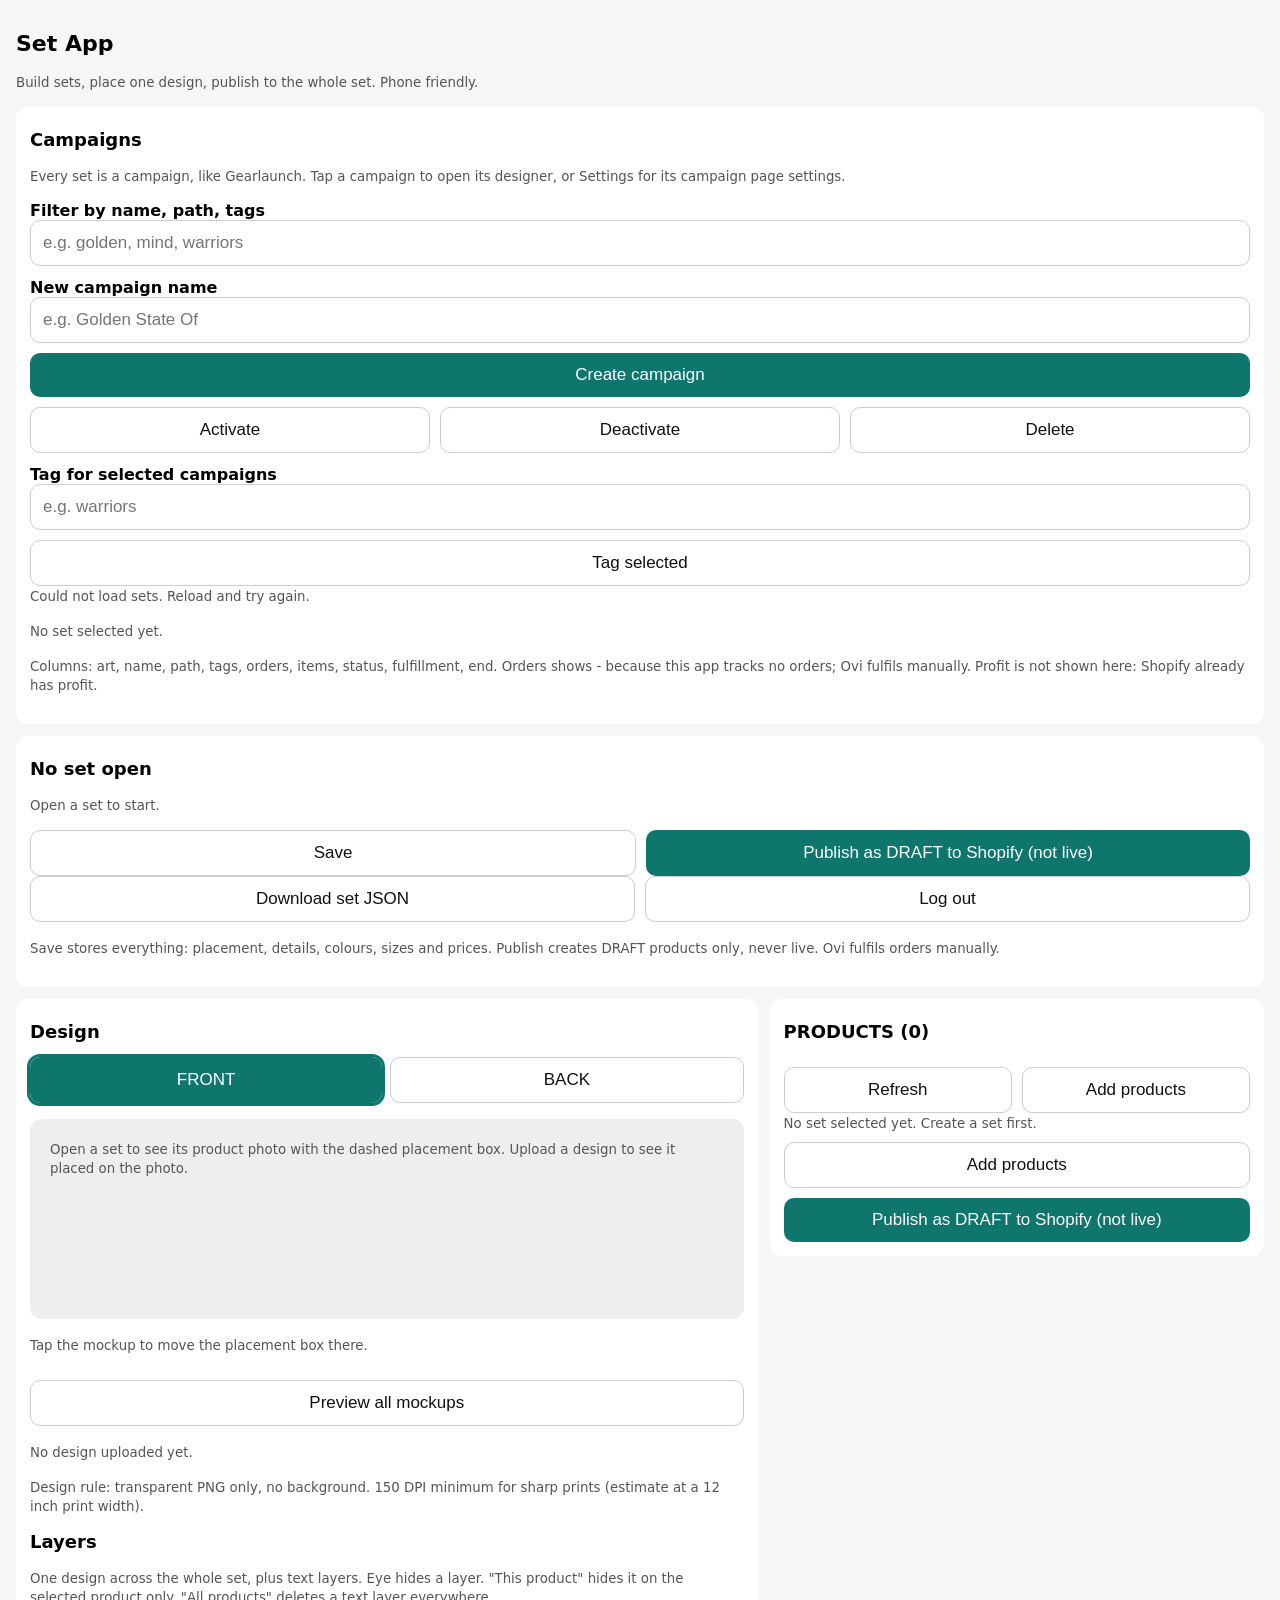
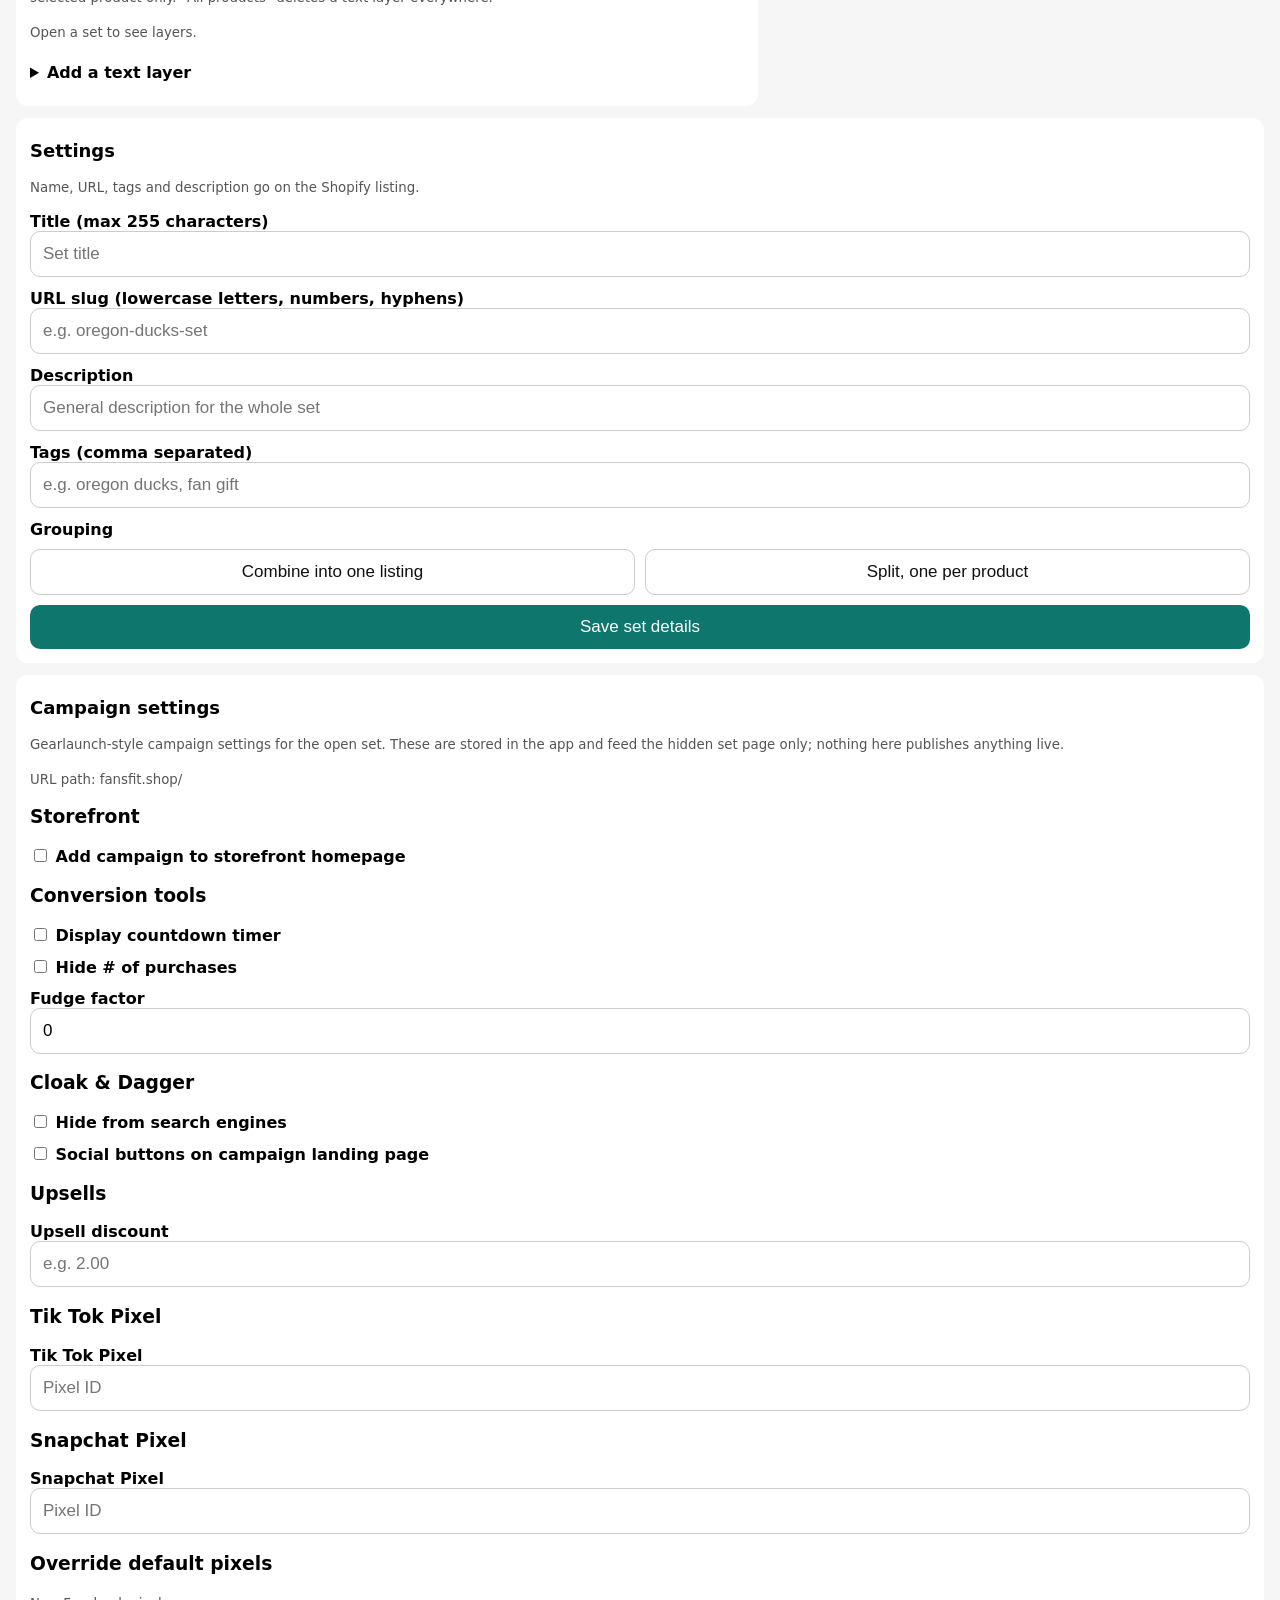
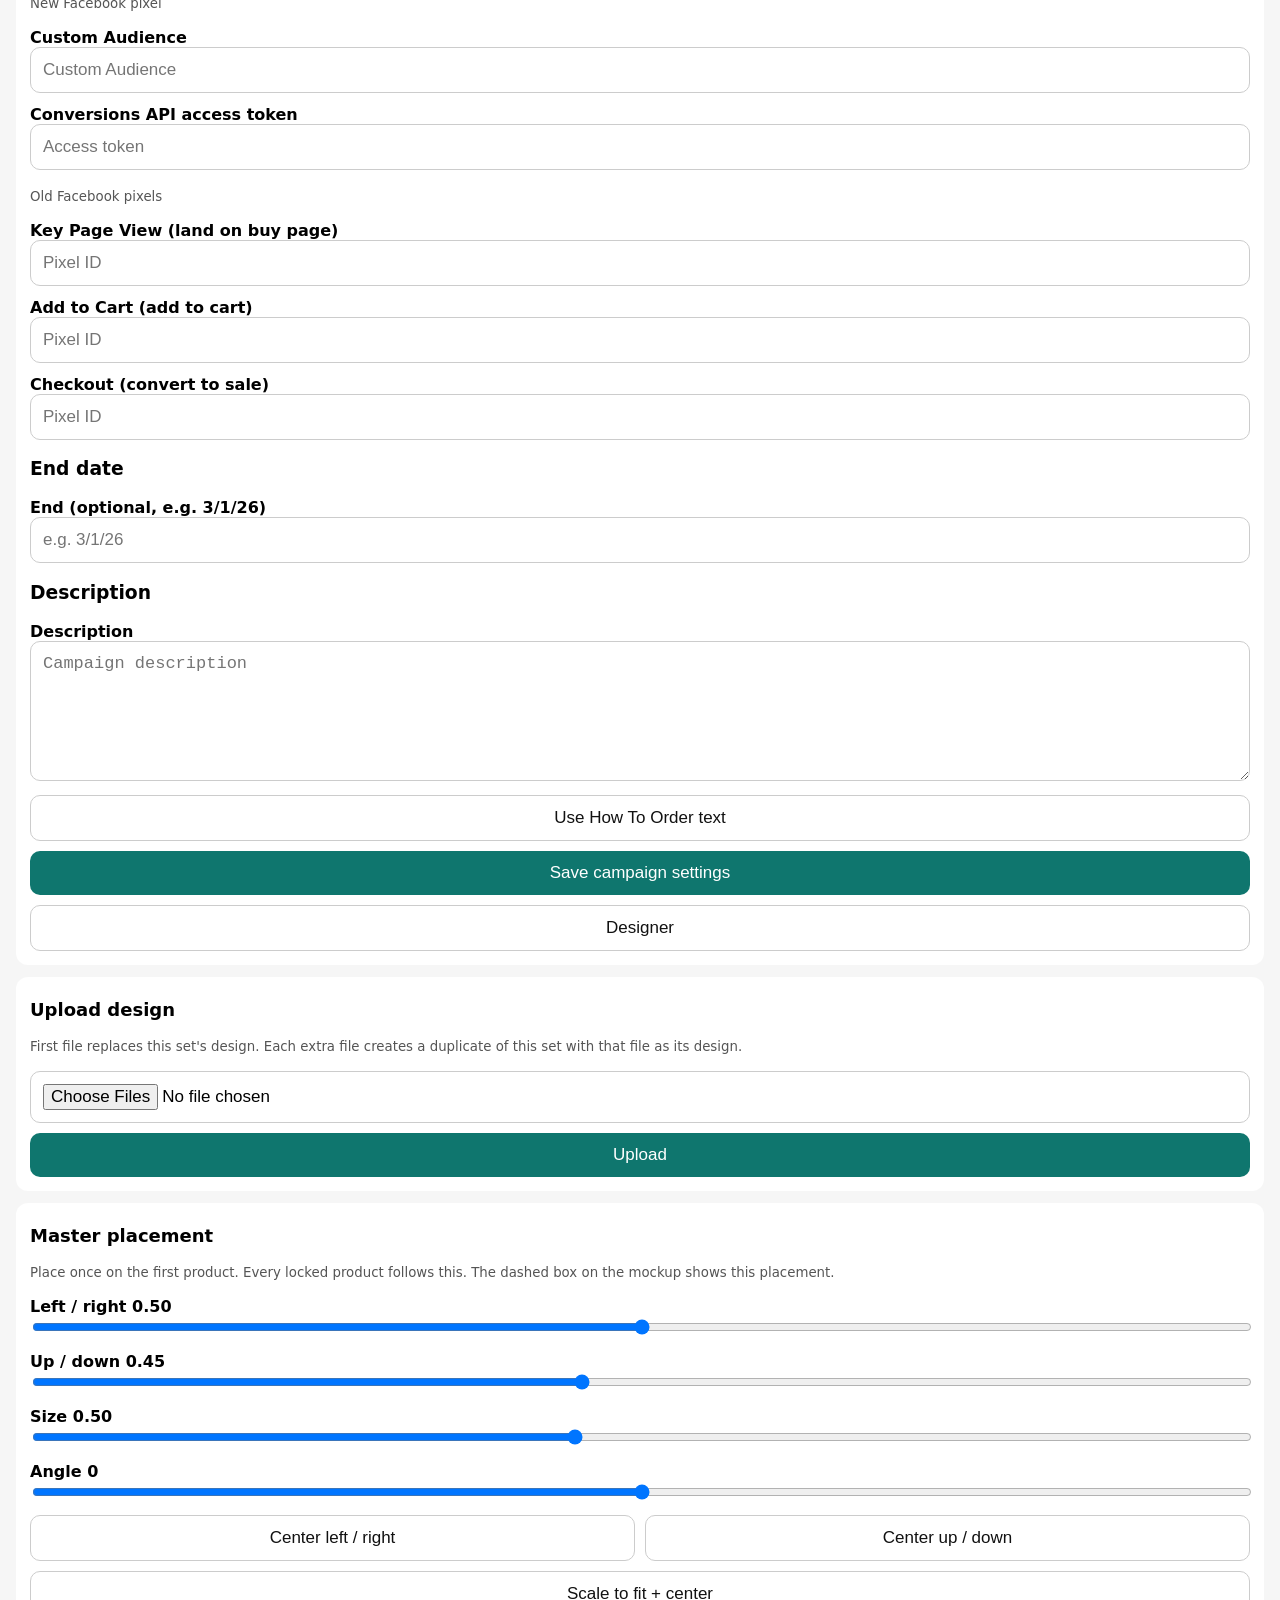
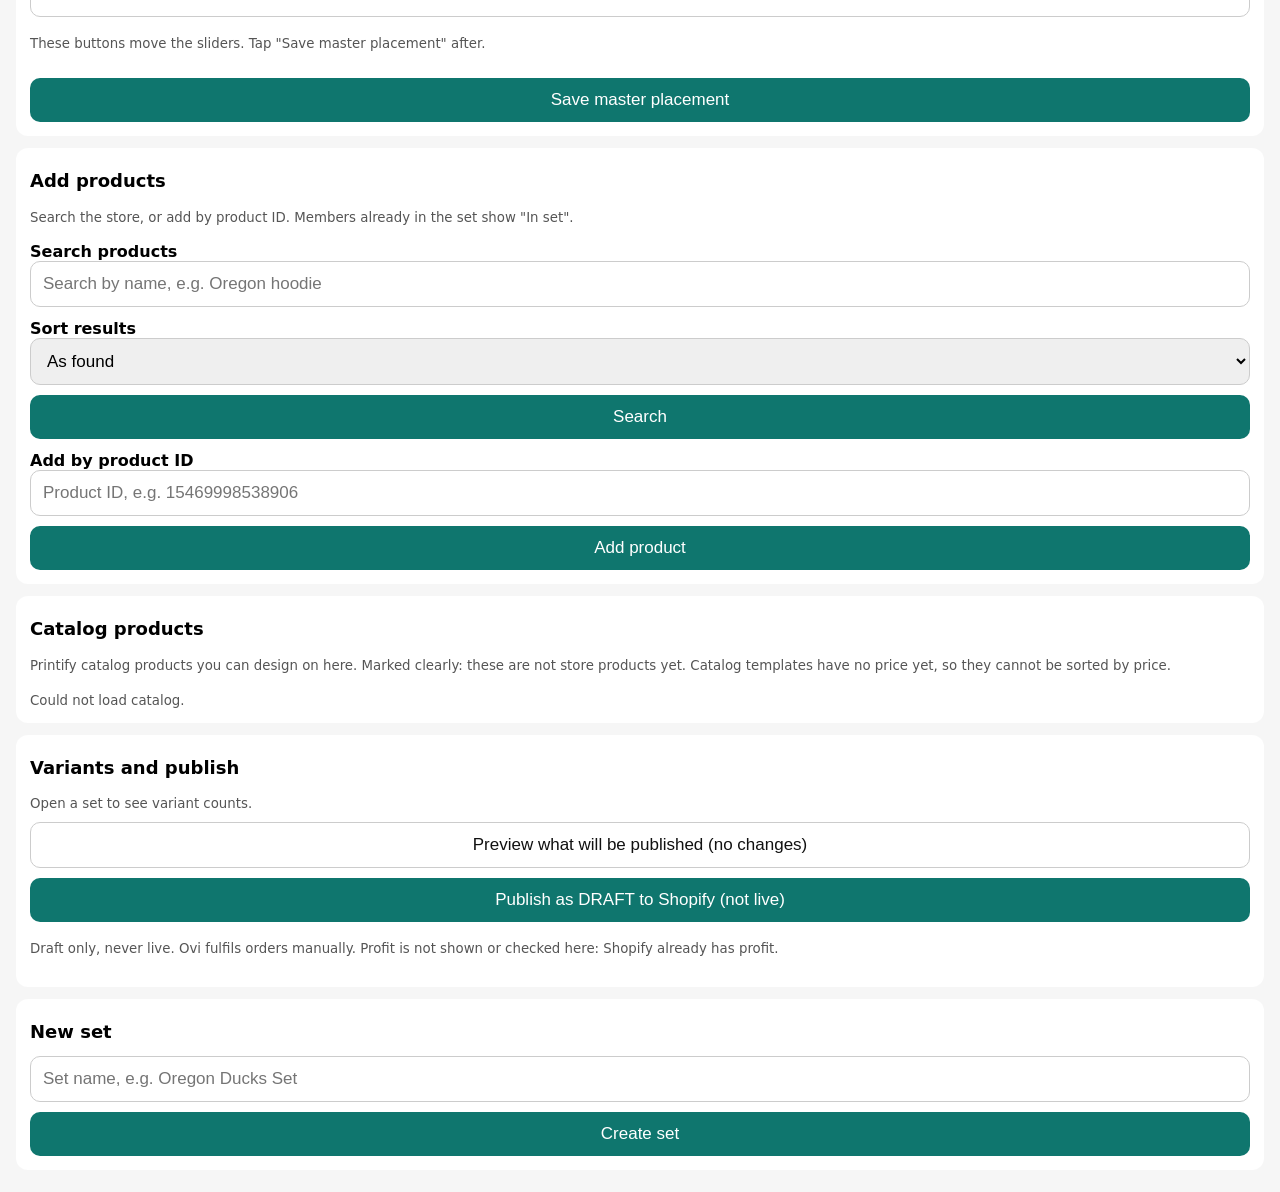
==== commit 7913ccdf: "Gearlaunch-style flow: campaigns list, campaign settings, designer, pick-colors modal, no live profi" ====
--- a/set-app-render/server/templates/index.html
+++ b/set-app-render/server/templates/index.html
@@ -46,6 +46,21 @@
   .layerrow { display: flex; gap: 8px; align-items: center; margin-top: 10px; }
   .layerrow > span { flex: 1; }
   .layerrow button { width: auto; margin-top: 0; padding: 8px 12px; }
+  /* Gearlaunch-style campaigns list: stacked rows on a phone. */
+  .campaignRow { display: flex; gap: 10px; align-items: flex-start; border: 1px solid #e5e5e5; border-radius: 12px; padding: 12px; margin-top: 12px; }
+  .campaignRow input[type=checkbox] { width: 22px; height: 22px; margin-top: 4px; }
+  .campaignRow .thumb { width: 56px; height: 56px; object-fit: cover; border-radius: 8px; background: #eee; }
+  .campaignRow button { width: auto; margin-top: 6px; padding: 8px 12px; }
+  .pill { display: inline-block; background: #e0f2fe; border-radius: 20px; padding: 2px 10px; font-size: 13px; font-weight: 700; }
+  .pill.active { background: #dcfce7; } .pill.inactive { background: #e5e5e5; } .pill.locked { background: #fee2e2; }
+  /* Pick colors modal: full phone width, scrollable, Cancel/Save at bottom. */
+  #pickColorsModal { display: none; position: fixed; inset: 0; z-index: 20; background: rgba(0,0,0,0.5); padding: 16px; box-sizing: border-box; overflow-y: auto; }
+  #pickColorsModal .card { margin-top: 0; max-height: none; }
+  .colorGrid { display: flex; flex-wrap: wrap; gap: 8px; margin-top: 8px; }
+  .colorGrid button { width: auto; margin-top: 0; padding: 10px 14px; }
+  .colorGrid button.sel { outline: 3px solid #0f766e; }
+  .chipX { display: inline-flex; align-items: center; gap: 6px; border: 1px solid #ccc; border-radius: 20px; padding: 8px 12px; margin: 4px 4px 0 0; }
+  .chipX button { width: auto; margin-top: 0; padding: 2px 8px; }
 </style>
 </head>
 <body>
@@ -64,11 +79,39 @@
   <div id="loginResult"></div>
 </div>
 
-<div class="card">
-  <h2>Open a set</h2>
-  <p><small>Tap a set to open it, then design on it below.</small></p>
-  <div id="setList"><small>Loading sets...</small></div>
+<div class="card" id="campaignsCard">
+  <h2>Campaigns</h2>
+  <p><small>Every set is a campaign, like Gearlaunch. Tap a campaign to open its designer, or Settings for its campaign page settings.</small></p>
+  <label>Filter by name, path, tags</label><input id="campaignFilter" placeholder="e.g. golden, mind, warriors" oninput="renderSetList()">
+  <label>New campaign name</label><input id="campaignName" placeholder="e.g. Golden State Of">
+  <button onclick="createCampaign()">Create campaign</button>
+  <div class="row">
+    <button class="secondary" onclick="bulkCampaign('activate')">Activate</button>
+    <button class="secondary" onclick="bulkCampaign('deactivate')">Deactivate</button>
+    <button class="secondary" onclick="bulkCampaign('delete')">Delete</button>
+  </div>
+  <label>Tag for selected campaigns</label><input id="bulkTag" placeholder="e.g. warriors">
+  <button class="secondary" onclick="bulkCampaign('tag')">Tag selected</button>
+  <div id="campaignsList"><small>Loading campaigns...</small></div>
   <p id="currentSetLine"><small>No set selected yet.</small></p>
+  <p><small>Columns: art, name, path, tags, orders, items, status, fulfillment, end. Orders shows - because this app tracks no orders; Ovi fulfils manually. Profit is not shown here: Shopify already has profit.</small></p>
+</div>
+
+<div id="pickColorsModal">
+  <div class="card">
+    <h2 id="pickColorsTitle">Pick colors</h2>
+    <p><small>Available colors</small></p>
+    <button class="secondary" onclick="pickColorsSelectAll()">Select All</button>
+    <div id="pickColorsAvailable" class="colorGrid"></div>
+    <p><small>Selected colors</small></p>
+    <div id="pickColorsSelected"></div>
+    <label>Default color</label><select id="pickColorsDefault"></select>
+    <div class="row">
+      <button class="secondary" onclick="closePickColors()">Cancel</button>
+      <button onclick="savePickColors()">Save</button>
+    </div>
+    <div id="pickColorsResult"></div>
+  </div>
 </div>
 
 <div class="card topbar">
@@ -126,7 +169,10 @@
 
   <div class="card">
     <h2 id="productsHeader">PRODUCTS (0)</h2>
-    <button class="secondary" onclick="scrollToPickers()">Add products</button>
+    <div class="row">
+      <button class="secondary" onclick="refreshSelectedProduct()">Refresh</button>
+      <button class="secondary" onclick="scrollToPickers()">Add products</button>
+    </div>
     <div id="products"><small>No set selected yet. Create a set first.</small></div>
     <button class="secondary" onclick="scrollToPickers()">Add products</button>
     <button onclick="publishDraft()">Publish as DRAFT to Shopify (not live)</button>
@@ -151,6 +197,43 @@
   </div>
   <button onclick="saveDetails()">Save set details</button>
   <div id="detailResult"></div>
+</div>
+
+<div class="card" id="campaignSettingsCard">
+  <h2>Campaign settings</h2>
+  <p><small>Gearlaunch-style campaign settings for the open set. These are stored in the app and feed the hidden set page only; nothing here publishes anything live.</small></p>
+  <p><small>URL path: <span id="campUrlPreview">fansfit.shop/</span></small></p>
+  <h3>Storefront</h3>
+  <label><input type="checkbox" id="campStorefrontHomepage"> Add campaign to storefront homepage</label>
+  <h3>Conversion tools</h3>
+  <label><input type="checkbox" id="campShowCountdown"> Display countdown timer</label>
+  <label><input type="checkbox" id="campHidePurchases"> Hide # of purchases</label>
+  <label>Fudge factor</label><input id="campFudge" inputmode="numeric" value="0">
+  <h3>Cloak &amp; Dagger</h3>
+  <label><input type="checkbox" id="campHideSearch"> Hide from search engines</label>
+  <label><input type="checkbox" id="campSocialButtons"> Social buttons on campaign landing page</label>
+  <h3>Upsells</h3>
+  <label>Upsell discount</label><input id="campUpsell" inputmode="decimal" placeholder="e.g. 2.00">
+  <h3>Tik Tok Pixel</h3>
+  <label>Tik Tok Pixel</label><input id="campTiktok" placeholder="Pixel ID">
+  <h3>Snapchat Pixel</h3>
+  <label>Snapchat Pixel</label><input id="campSnapchat" placeholder="Pixel ID">
+  <h3>Override default pixels</h3>
+  <p><small>New Facebook pixel</small></p>
+  <label>Custom Audience</label><input id="campFbAudience" placeholder="Custom Audience">
+  <label>Conversions API access token</label><input id="campFbCapi" placeholder="Access token">
+  <p><small>Old Facebook pixels</small></p>
+  <label>Key Page View (land on buy page)</label><input id="campFbPageView" placeholder="Pixel ID">
+  <label>Add to Cart (add to cart)</label><input id="campFbAddToCart" placeholder="Pixel ID">
+  <label>Checkout (convert to sale)</label><input id="campFbCheckout" placeholder="Pixel ID">
+  <h3>End date</h3>
+  <label>End (optional, e.g. 3/1/26)</label><input id="campEnd" placeholder="e.g. 3/1/26">
+  <h3>Description</h3>
+  <label>Description</label><textarea id="campDesc" rows="6" placeholder="Campaign description"></textarea>
+  <button class="secondary" onclick="useHowToOrder()">Use How To Order text</button>
+  <button onclick="saveCampaignSettings()">Save campaign settings</button>
+  <div id="campaignSettingsResult"></div>
+  <button class="secondary" onclick="scrollToDesigner()">Designer</button>
 </div>
 
 <div class="card">
@@ -203,12 +286,12 @@
 </div>
 
 <div class="card">
-  <h2>Variants, profit, publish</h2>
+  <h2>Variants and publish</h2>
   <div id="variantCount"><small>Open a set to see variant counts.</small></div>
   <button class="secondary" onclick="previewPublish()">Preview what will be published (no changes)</button>
   <button onclick="publishDraft()">Publish as DRAFT to Shopify (not live)</button>
   <div id="publishResult"></div>
-  <p><small>Draft only, never live. Ovi fulfils orders manually. A draft with negative profit is blocked: raise the price first.</small></p>
+  <p><small>Draft only, never live. Ovi fulfils orders manually. Profit is not shown or checked here: Shopify already has profit.</small></p>
 </div>
 
 <div class="card">
@@ -337,18 +420,150 @@
     if (allSets[i].id === currentSet.id) { allSets[i] = currentSet; break; }
   }
 }
+function campaignOf(s) { return (s && s.campaign) || {}; }
 function renderSetList() {
-  const box = document.getElementById('setList');
-  if (!allSets.length) { box.innerHTML = '<small>No sets yet. Create one below.</small>'; return; }
-  box.innerHTML = allSets.map(function(s) {
+  const box = document.getElementById('campaignsList');
+  if (!box) return;
+  const q = (document.getElementById('campaignFilter') ? document.getElementById('campaignFilter').value : '').trim().toLowerCase();
+  const rows = allSets.filter(function(s) {
+    if (!q) return true;
+    const hay = ((s.name || '') + ' /' + (s.slug || '') + ' ' + (s.tags || []).join(' ')).toLowerCase();
+    return hay.indexOf(q) !== -1;
+  });
+  if (!rows.length) { box.innerHTML = '<small>No campaigns yet. Create one above.</small>'; return; }
+  box.innerHTML = rows.map(function(s) {
     const n = s.products.length;
-    const label = esc(s.name) + ' (' + n + (n === 1 ? ' product' : ' products') + ')';
-    const cls = currentSet && currentSet.id === s.id ? '' : 'secondary';
+    const camp = campaignOf(s);
+    const status = camp.status || 'draft';
+    const pillCls = status === 'active' ? 'pill active' : status === 'inactive' ? 'pill inactive' : status === 'locked' ? 'pill locked' : 'pill';
+    const first = s.products[0];
+    const art = s.design_url || (first && (first.hero_image || (first.mockups && first.mockups[0]) || (first.images && first.images[0]) || first.image)) || '';
+    const artHtml = art ? '<img class="thumb" src="' + esc(art) + '" alt="">' : '<span class="thumb" style="display:inline-block"></span>';
+    const openCls = currentSet && currentSet.id === s.id ? '' : 'secondary';
     const suffix = currentSet && currentSet.id === s.id ? ' (open)' : '';
-    return '<div style="display:flex;gap:8px;margin-top:8px"><button style="flex:1;margin-top:0" class="' + cls + '" onclick="selectSet(\'' + esc(s.id) + '\')">' + label + suffix + '</button>'
-      + '<button class="secondary" style="width:auto;margin-top:0" onclick="duplicateSet(\'' + esc(s.id) + '\')">Duplicate</button>'
-      + '<button class="danger" style="width:auto;margin-top:0" onclick="deleteSet(\'' + esc(s.id) + '\')">Delete</button></div>';
+    return '<div class="campaignRow"><input type="checkbox" class="campaignCheck" value="' + esc(s.id) + '">' + artHtml
+      + '<div style="flex:1;min-width:0"><b style="overflow-wrap:anywhere">' + esc(s.name) + suffix + '</b>'
+      + '<br><small>Path: /' + esc(s.slug || '') + ' | Tags: ' + esc((s.tags || []).join(', ') || '-') + '</small>'
+      + '<br><small>Orders: - | Items: ' + n + ' | Fulfillment: ' + esc(camp.fulfillment || 'LAUNCH_END') + ' | End: ' + esc(camp.end_date || '-') + '</small>'
+      + '<br><span class="' + pillCls + '">' + esc(status.toUpperCase()) + '</span></div>'
+      + '<div><button class="' + openCls + '" onclick="selectSet(\'' + esc(s.id) + '\')">Open</button>'
+      + '<button class="secondary" onclick="openCampaignSettings(\'' + esc(s.id) + '\')">Settings</button>'
+      + '<button class="secondary" onclick="duplicateSet(\'' + esc(s.id) + '\')">Duplicate</button>'
+      + '<button class="danger" onclick="deleteSet(\'' + esc(s.id) + '\')">Delete</button></div></div>';
   }).join('');
+}
+function checkedCampaignIds() {
+  const ids = [];
+  document.querySelectorAll('.campaignCheck').forEach(function(cb) { if (cb.checked) ids.push(cb.value); });
+  return ids;
+}
+async function createCampaign() {
+  const name = document.getElementById('campaignName').value.trim();
+  if (!name) return alert('Type a campaign name first.');
+  try {
+    const r = await fetch('/api/campaigns', { method: 'POST', headers: {'Content-Type': 'application/json'}, body: JSON.stringify({ name: name }) });
+    const j = await r.json();
+    if (!r.ok) throw new Error(j.error || 'Create campaign failed.');
+    document.getElementById('campaignName').value = '';
+    allSets.push(j);
+    selectSet(j.id);
+  } catch (e) { alert(e.message); }
+}
+async function bulkCampaign(action) {
+  const ids = checkedCampaignIds();
+  if (!ids.length) return alert('Tick at least one campaign first.');
+  let body = { action: action, ids: ids };
+  if (action === 'tag') {
+    const tag = document.getElementById('bulkTag').value.trim();
+    if (!tag) return alert('Type a tag first.');
+    body.tag = tag;
+  }
+  if (action === 'delete' && !confirm('Delete the selected campaigns? This cannot be undone.')) return;
+  try {
+    const r = await fetch('/api/sets/bulk-campaign', { method: 'POST', headers: {'Content-Type': 'application/json'}, body: JSON.stringify(body) });
+    const j = await r.json();
+    if (!r.ok) throw new Error(j.error || 'Bulk action failed.');
+    if (currentSet && ids.indexOf(currentSet.id) !== -1 && action === 'delete') {
+      currentSet = null; selectedPid = null;
+      document.getElementById('topSetName').textContent = 'No set open';
+      document.getElementById('productsHeader').textContent = 'PRODUCTS (0)';
+    }
+    await loadSetList();
+    if (j.skipped && j.skipped.length) alert('Skipped locked campaigns: ' + j.skipped.join(', '));
+  } catch (e) { alert(e.message); }
+}
+function openCampaignSettings(id) {
+  selectSet(id);
+  const card = document.getElementById('campaignSettingsCard');
+  if (card) card.scrollIntoView();
+}
+function scrollToDesigner() {
+  const el = document.querySelector('.editor');
+  if (el) el.scrollIntoView();
+}
+function fillCampaignSettings() {
+  if (!currentSet) return;
+  const c = campaignOf(currentSet);
+  const fb = c.facebook || {};
+  document.getElementById('campStorefrontHomepage').checked = !!c.storefront_homepage;
+  document.getElementById('campShowCountdown').checked = !!c.show_countdown;
+  document.getElementById('campHidePurchases').checked = !!c.hide_purchases;
+  document.getElementById('campFudge').value = (c.fudge_factor === undefined || c.fudge_factor === null) ? 0 : c.fudge_factor;
+  document.getElementById('campHideSearch').checked = !!c.hide_from_search_engines;
+  document.getElementById('campSocialButtons').checked = !!c.social_buttons;
+  document.getElementById('campUpsell').value = (c.upsell_discount === undefined || c.upsell_discount === null) ? '' : c.upsell_discount;
+  document.getElementById('campTiktok').value = c.tiktok_pixel || '';
+  document.getElementById('campSnapchat').value = c.snapchat_pixel || '';
+  document.getElementById('campFbAudience').value = fb.custom_audience || '';
+  document.getElementById('campFbCapi').value = fb.conversions_api_token || '';
+  document.getElementById('campFbPageView').value = fb.page_view_pixel || '';
+  document.getElementById('campFbAddToCart').value = fb.add_to_cart_pixel || '';
+  document.getElementById('campFbCheckout').value = fb.checkout_pixel || '';
+  document.getElementById('campEnd').value = c.end_date || '';
+  document.getElementById('campDesc').value = currentSet.description || '';
+  document.getElementById('campUrlPreview').textContent = 'fansfit.shop/' + (currentSet.slug || '');
+}
+async function saveCampaignSettings() {
+  if (!currentSet) return alert('Open a campaign first.');
+  const body = {
+    name: document.getElementById('detailName').value.trim(),
+    slug: document.getElementById('detailSlug').value.trim(),
+    description: document.getElementById('campDesc').value,
+    tags: document.getElementById('detailTags').value.trim(),
+    campaign: {
+      storefront_homepage: document.getElementById('campStorefrontHomepage').checked,
+      show_countdown: document.getElementById('campShowCountdown').checked,
+      hide_purchases: document.getElementById('campHidePurchases').checked,
+      fudge_factor: document.getElementById('campFudge').value.trim(),
+      hide_from_search_engines: document.getElementById('campHideSearch').checked,
+      social_buttons: document.getElementById('campSocialButtons').checked,
+      upsell_discount: document.getElementById('campUpsell').value.trim(),
+      end_date: document.getElementById('campEnd').value.trim(),
+      tiktok_pixel: document.getElementById('campTiktok').value.trim(),
+      snapchat_pixel: document.getElementById('campSnapchat').value.trim(),
+      facebook: {
+        custom_audience: document.getElementById('campFbAudience').value.trim(),
+        conversions_api_token: document.getElementById('campFbCapi').value.trim(),
+        page_view_pixel: document.getElementById('campFbPageView').value.trim(),
+        add_to_cart_pixel: document.getElementById('campFbAddToCart').value.trim(),
+        checkout_pixel: document.getElementById('campFbCheckout').value.trim()
+      }
+    }
+  };
+  try {
+    const j = await postSet('/campaign', body);
+    currentSet.name = j.name;
+    currentSet.slug = j.slug;
+    currentSet.tags = j.tags;
+    currentSet.description = j.description;
+    currentSet.campaign = j.campaign;
+    syncCache(); updateCurrentSetLine(); renderSetList(); fillDetails(); fillCampaignSettings(); clearDirty();
+    document.getElementById('campaignSettingsResult').innerHTML = '<p class="ok">Campaign settings saved.</p>';
+  } catch (e) { alert(e.message); }
+}
+function useHowToOrder() {
+  document.getElementById('campDesc').value = 'How To Order:\nSelect Product Color/Size\nClick "Add To Cart"\nClick "Secure Checkout" and Enter Shipping & Billing Information.\n100% Printed and Made in the USA - Shipping Worldwide!\nEnjoy a 100% Secure Checkout experience.';
+  markDirty();
 }
 async function duplicateSet(id) {
   try {
@@ -378,7 +593,7 @@
   } catch (e) { alert(e.message); }
 }
 async function loadSetList() {
-  const box = document.getElementById('setList');
+  const box = document.getElementById('campaignsList');
   let r;
   try {
     r = await fetch('/api/sets');
@@ -422,6 +637,7 @@
   renderSetList();
   renderProducts();
   fillDetails();
+  fillCampaignSettings();
   renderVariantCount();
   renderPublishStatus();
   renderDraftLine();
@@ -449,6 +665,7 @@
   renderSetList();
   renderProducts();
   fillDetails();
+  fillCampaignSettings();
   renderVariantCount();
   renderPublishStatus();
   renderDraftLine();
@@ -459,11 +676,6 @@
 function variantCountOf(p) {
   const c = (p.colours || []).length, s = (p.sizes || []).length;
   return (c && s) ? (c * s) : null;
-}
-function profitOf(p) {
-  if (p.sale_price === undefined || p.sale_price === null || p.sale_price === '') return null;
-  if (p.base_cost === undefined || p.base_cost === null || p.base_cost === '') return null;
-  return (+p.sale_price) - (+p.base_cost);
 }
 function money(v) {
   if (v === undefined || v === null || v === '') return 'not set';
@@ -523,7 +735,6 @@
     const title = esc(p.title || p.product_id);
     const badge = p.kind === 'catalog' ? ' <span class="badge">Catalog template, not a store product yet</span>' : '';
     const vc = variantCountOf(p);
-    const profit = profitOf(p);
     const range = priceRangeOf(p);
     let priceLine;
     if (p.sale_price !== undefined && p.sale_price !== null && p.sale_price !== '') {
@@ -534,12 +745,14 @@
     } else {
       priceLine = '<small>Selling price: not set | Unit cost: ' + money(p.base_cost) + '</small>';
     }
-    const profitLine = profit === null ? '<small>Profit: set sale price and base cost below.</small>'
-      : (profit < 0 ? '<span class="warn">Profit: ' + profit.toFixed(2) + ' (negative, publish blocked)</span>'
-      : '<span class="ok">Profit: ' + profit.toFixed(2) + ' per item</span>');
     const defaultColor = esc(p.default_color || (p.colours && p.colours[0]) || 'not set');
+    const position = p.position || 'front';
+    const positionRadios = '<div onclick="event.stopPropagation()"><small>Position: </small>'
+      + '<label><input type="radio" name="pos-' + sid + '" value="front"' + (position === 'front' ? ' checked' : '') + ' onchange="savePosition(\'' + esc(p.product_id) + '\', \'front\')"> Front</label> '
+      + '<label><input type="radio" name="pos-' + sid + '" value="back"' + (position === 'back' ? ' checked' : '') + ' onchange="savePosition(\'' + esc(p.product_id) + '\', \'back\')"> Back</label>'
+      + (position === 'back' ? '<br><small>Back side is not printed in this app yet. FRONT is the working side.</small>' : '') + '</div>';
     const swatches = (p.colours || []).map(function(c) {
-      return '<span class="swatch" title="' + esc(c) + '" style="background:' + swatchHex(c) + ';cursor:pointer" onclick="event.stopPropagation();toggleSwatch(\'' + esc(p.product_id) + '\', \'' + esc(c) + '\')"></span>';
+      return '<span class="swatch" title="' + esc(c) + '" style="background:' + swatchHex(c) + ';cursor:pointer" onclick="event.stopPropagation();openPickColors(\'' + esc(p.product_id) + '\')"></span>';
     }).join('');
     const colourOpts = p.all_colours || p.colours || [];
     const sizeOpts = p.all_sizes || p.sizes || [];
@@ -588,19 +801,19 @@
     return '<div class="prodcard' + (isSel ? ' selected' : '') + '" onclick="selectProduct(\'' + esc(p.product_id) + '\')">'
       + '<div style="display:flex;gap:10px;align-items:flex-start">' + productThumb(p)
       + '<div style="flex:1;min-width:0"><b style="overflow-wrap:anywhere">' + title + '</b>' + badge
-      + '<br>' + priceLine + ' | ' + profitLine
+      + '<br>' + priceLine
       + '<br><small>Default color: ' + defaultColor + ' | ' + (p.locked ? 'Locked' : 'Unlocked') + ' | Variants: ' + (vc === null ? 'not set' : vc) + '</small>'
-      + '<div class="swatches">' + swatches + '</div></div>'
+      + '<div class="swatches">' + swatches + '</div>' + positionRadios + '</div>'
       + '<button class="secondary iconbtn" title="Remove from set" onclick="event.stopPropagation();removeProduct(\'' + esc(p.product_id) + '\')">X</button></div>'
       + staleNote
       + '<div class="row" onclick="event.stopPropagation()"><button class="secondary" onclick="toggleLock(\'' + esc(p.product_id) + '\', ' + p.locked + ')">' + action + '</button>'
       + '<button class="secondary" onclick="previewMockup(\'' + esc(p.product_id) + '\')">Preview mockup</button></div>'
       + '<div id="preview-' + sid + '"></div>'
       + placementBlock
-      + '<details onclick="event.stopPropagation()"><summary>Pick colors</summary>'
-      + '<p><small>Colours (tick to include, or tap a swatch above):</small></p><div class="chips">' + colourChips + '</div>'
+      + '<div onclick="event.stopPropagation()"><button class="secondary" onclick="openPickColors(\'' + esc(p.product_id) + '\')">Pick colors</button></div>'
+      + '<details onclick="event.stopPropagation()"><summary>Sizes + price</summary>'
       + '<p><small>Sizes (tick to include):</small></p><div class="chips">' + sizeChips + '</div>'
-      + '<button class="secondary" onclick="saveVariants(\'' + esc(p.product_id) + '\')">Save colours + sizes</button>'
+      + '<button class="secondary" onclick="saveVariants(\'' + esc(p.product_id) + '\')">Save sizes</button>'
       + '<label>Default color</label><select id="defcol-' + sid + '" onchange="saveDefaultColor(\'' + esc(p.product_id) + '\')">' + defColOpts + '</select>'
       + '<label>Sale price</label><input id="sale-' + sid + '" inputmode="decimal" placeholder="e.g. 27.99" value="' + (p.sale_price === undefined || p.sale_price === null ? '' : esc(p.sale_price)) + '">'
       + '<label>Compare-at price (optional, must be higher than sale)</label><input id="cmp-' + sid + '" inputmode="decimal" placeholder="e.g. 34.99" value="' + (p.compare_at_price === undefined || p.compare_at_price === null ? '' : esc(p.compare_at_price)) + '">'
@@ -621,25 +834,100 @@
 function refreshAfterSet(j) {
   currentSet = j.set || j;
   syncCache(); updateCurrentSetLine(); renderSetList(); renderProducts();
+  fillDetails(); fillCampaignSettings();
   renderVariantCount(); renderPublishStatus(); renderDraftLine();
   renderCentreMockup(); renderArtworkSpec(); renderLayers();
   clearDirty();
 }
+async function refreshSelectedProduct() {
+  const p = selectedProduct();
+  if (!p) return alert('Open a set with a product first.');
+  try { const j = await postSet('/products/' + encodeURIComponent(p.product_id) + '/refresh', {}); refreshAfterSet(j); }
+  catch (e) { alert(e.message); }
+}
+async function savePosition(pid, position) {
+  if (!currentSet) return;
+  try { const j = await postSet('/products/' + encodeURIComponent(pid) + '/position', { position: position }); refreshAfterSet(j); }
+  catch (e) { alert(e.message); }
+}
+let pickPid = null;
+let pickColours = [];
+let pickAllColours = [];
+function openPickColors(pid) {
+  if (!currentSet) return;
+  const p = currentSet.products.filter(function(x) { return x.product_id === pid; })[0];
+  if (!p) return;
+  pickPid = pid;
+  pickAllColours = (p.all_colours && p.all_colours.length ? p.all_colours : p.colours || []).slice();
+  pickColours = (p.colours || []).slice();
+  document.getElementById('pickColorsTitle').textContent = 'Pick colors: ' + (p.title || pid);
+  document.getElementById('pickColorsResult').innerHTML = '';
+  renderPickColors();
+  document.getElementById('pickColorsModal').style.display = 'block';
+}
+function renderPickColors() {
+  const avail = document.getElementById('pickColorsAvailable');
+  avail.innerHTML = pickAllColours.map(function(c) {
+    const sel = pickColours.indexOf(c) !== -1;
+    return '<button class="' + (sel ? 'sel' : 'secondary') + '" onclick="togglePickColor(\'' + esc(c) + '\')">' + (sel ? '✓ ' : '') + esc(c) + '</button>';
+  }).join('');
+  const selBox = document.getElementById('pickColorsSelected');
+  if (!pickColours.length) { selBox.innerHTML = '<small>No colors selected yet.</small>'; }
+  else {
+    selBox.innerHTML = pickColours.map(function(c) {
+      return '<span class="chipX">' + esc(c) + '<button class="secondary" onclick="togglePickColor(\'' + esc(c) + '\')">x</button></span>';
+    }).join('');
+  }
+  const def = document.getElementById('pickColorsDefault');
+  const cur = currentSet.products.filter(function(x) { return x.product_id === pickPid; })[0];
+  const curDef = (cur && cur.default_color) || pickColours[0] || '';
+  def.innerHTML = pickColours.map(function(c) {
+    return '<option value="' + esc(c) + '"' + (c === curDef ? ' selected' : '') + '>' + esc(c) + '</option>';
+  }).join('');
+}
+function togglePickColor(c) {
+  const i = pickColours.indexOf(c);
+  if (i === -1) pickColours.push(c); else pickColours.splice(i, 1);
+  renderPickColors();
+}
+function pickColorsSelectAll() {
+  pickColours = pickAllColours.slice();
+  renderPickColors();
+}
+function closePickColors() {
+  document.getElementById('pickColorsModal').style.display = 'none';
+  pickPid = null;
+}
+async function savePickColors() {
+  if (!currentSet || !pickPid) return;
+  const def = document.getElementById('pickColorsDefault').value;
+  try {
+    const j = await postSet('/products/' + encodeURIComponent(pickPid) + '/colors', { colours: pickColours, default_color: def });
+    refreshAfterSet(j);
+    closePickColors();
+  } catch (e) { document.getElementById('pickColorsResult').innerHTML = '<p class="warn">' + esc(e.message) + '</p>'; }
+}
 async function saveAll() {
   if (!currentSet) return alert('Create a set first.');
   const products = (currentSet.products || []).map(function(p) {
     const sid = safeId(p.product_id);
     const colours = [], sizes = [];
+    let colourBoxes = 0;
     document.querySelectorAll('input[data-prod="' + p.product_id + '"]').forEach(function(cb) {
+      if (cb.getAttribute('data-kind') === 'colour') colourBoxes++;
       if (!cb.checked) return;
       if (cb.getAttribute('data-kind') === 'colour') colours.push(cb.value); else sizes.push(cb.value);
     });
+    // Colours now live in the Pick colors modal and save immediately
+    // through the API, so when no colour checkboxes are on the page,
+    // keep the saved selection instead of wiping it to empty.
+    const finalColours = colourBoxes ? colours : (p.colours || []).slice();
     const saleEl = document.getElementById('sale-' + sid);
     const cmpEl = document.getElementById('cmp-' + sid);
     const costEl = document.getElementById('cost-' + sid);
     return {
       product_id: p.product_id,
-      colours: colours,
+      colours: finalColours,
       sizes: sizes,
       sale_price: saleEl ? saleEl.value.trim() : '',
       compare_at_price: cmpEl ? cmpEl.value.trim() : '',
@@ -663,8 +951,9 @@
   } catch (e) { alert(e.message); }
 }
 function toggleSwatch(pid, colour) {
-  const cb = document.querySelector('input[data-prod="' + pid + '"][data-kind="colour"][value="' + colour + '"]');
-  if (cb) { cb.checked = !cb.checked; markDirty(); }
+  // Kept for old callers: colour selection now lives in the
+  // Pick colors modal, so a swatch tap opens that modal instead.
+  openPickColors(pid);
 }
 async function saveDefaultColor(pid) {
   if (!currentSet) return;
@@ -698,13 +987,12 @@
 }
 async function saveVariants(pid) {
   if (!currentSet) return alert('Create a set first.');
-  const colours = [], sizes = [];
+  const sizes = [];
   document.querySelectorAll('input[data-prod="' + pid + '"]').forEach(function(cb) {
-    if (!cb.checked) return;
-    if (cb.getAttribute('data-kind') === 'colour') colours.push(cb.value); else sizes.push(cb.value);
+    if (cb.checked && cb.getAttribute('data-kind') === 'size') sizes.push(cb.value);
   });
   try {
-    const j = await postSet('/products/' + encodeURIComponent(pid) + '/variants', { colours: colours, sizes: sizes });
+    const j = await postSet('/products/' + encodeURIComponent(pid) + '/variants', { sizes: sizes });
     refreshAfterSet(j);
   } catch (e) { alert(e.message); }
 }
@@ -1141,7 +1429,7 @@
     const rows = (j.checklist || j.products).map(function(p) {
       const variants = p.variants && p.variants.length !== undefined ? p.variants.length : p.variants;
       const ready = p.ready !== undefined ? p.ready : true;
-      return '<div class="layerrow"><span>' + esc(p.title) + ' (' + variants + ' variants, profit ' + (p.profit === null || p.profit === undefined ? 'not set' : p.profit) + ')</span><span>' + (ready ? '<span class="ok">Ready</span>' : '<span class="warn">Not ready</span>') + '</span></div>';
+      return '<div class="layerrow"><span>' + esc(p.title) + ' (' + variants + ' variants)</span><span>' + (ready ? '<span class="ok">Ready</span>' : '<span class="warn">Not ready</span>') + '</span></div>';
     }).join('');
     const warns = (j.warnings || []).map(function(w) { return '<p><small class="warn">' + esc(w) + '</small></p>'; }).join('');
     box.innerHTML = '<p class="ok">Preview only, nothing created.</p>' + rows + warns + '<p><small>' + esc(j.note) + '</small></p>';
